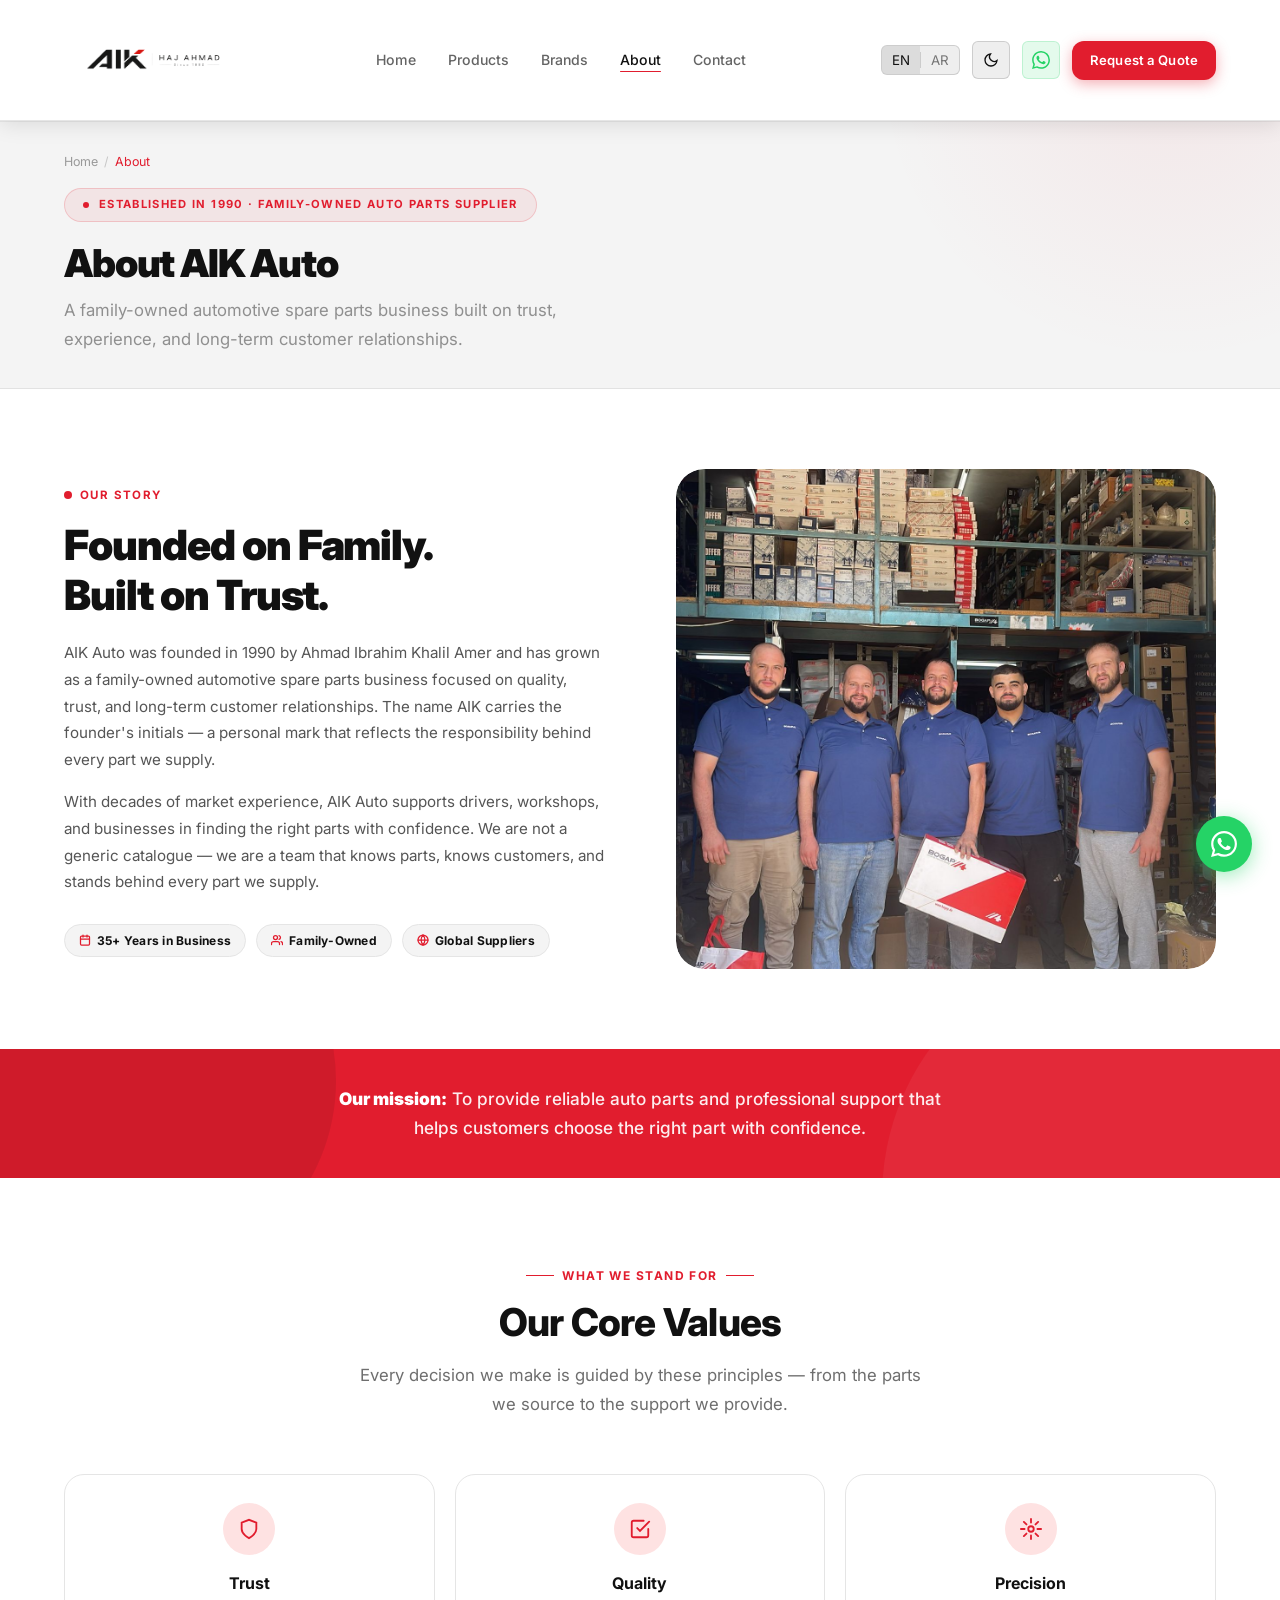
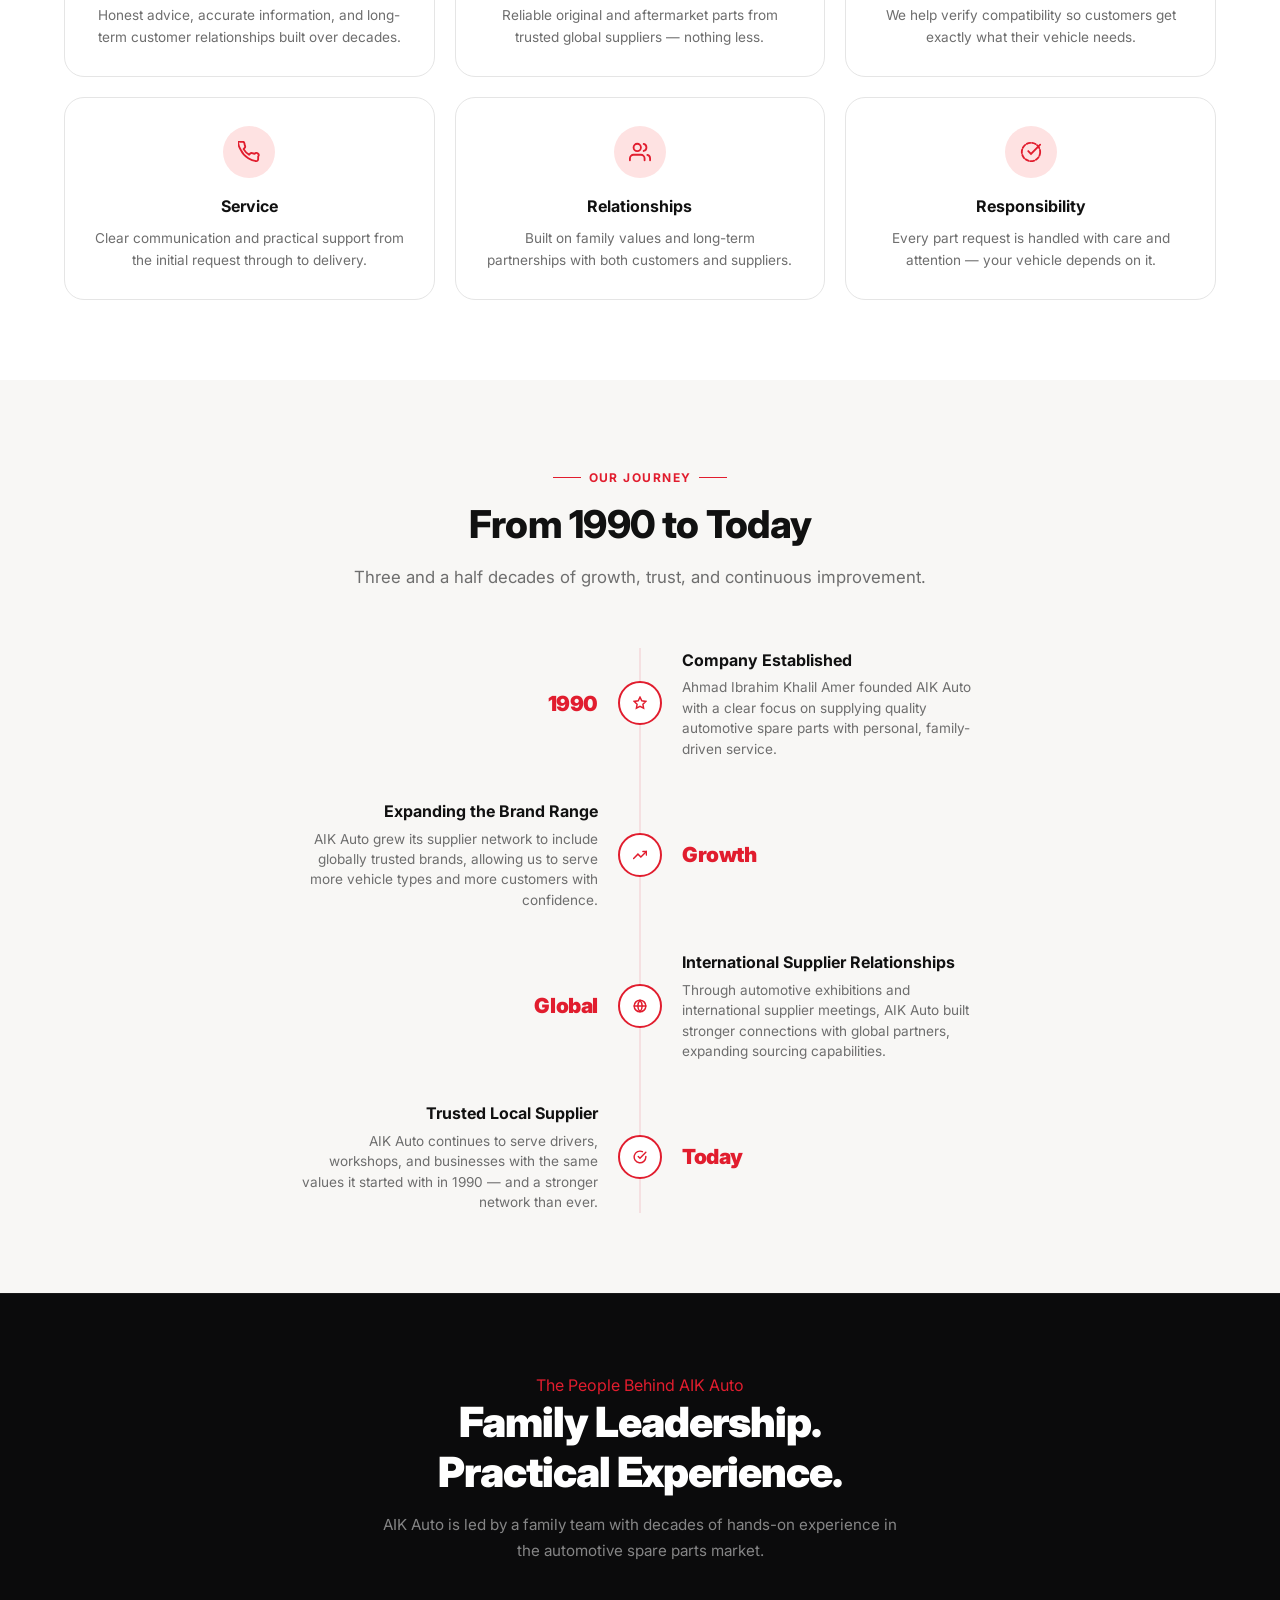
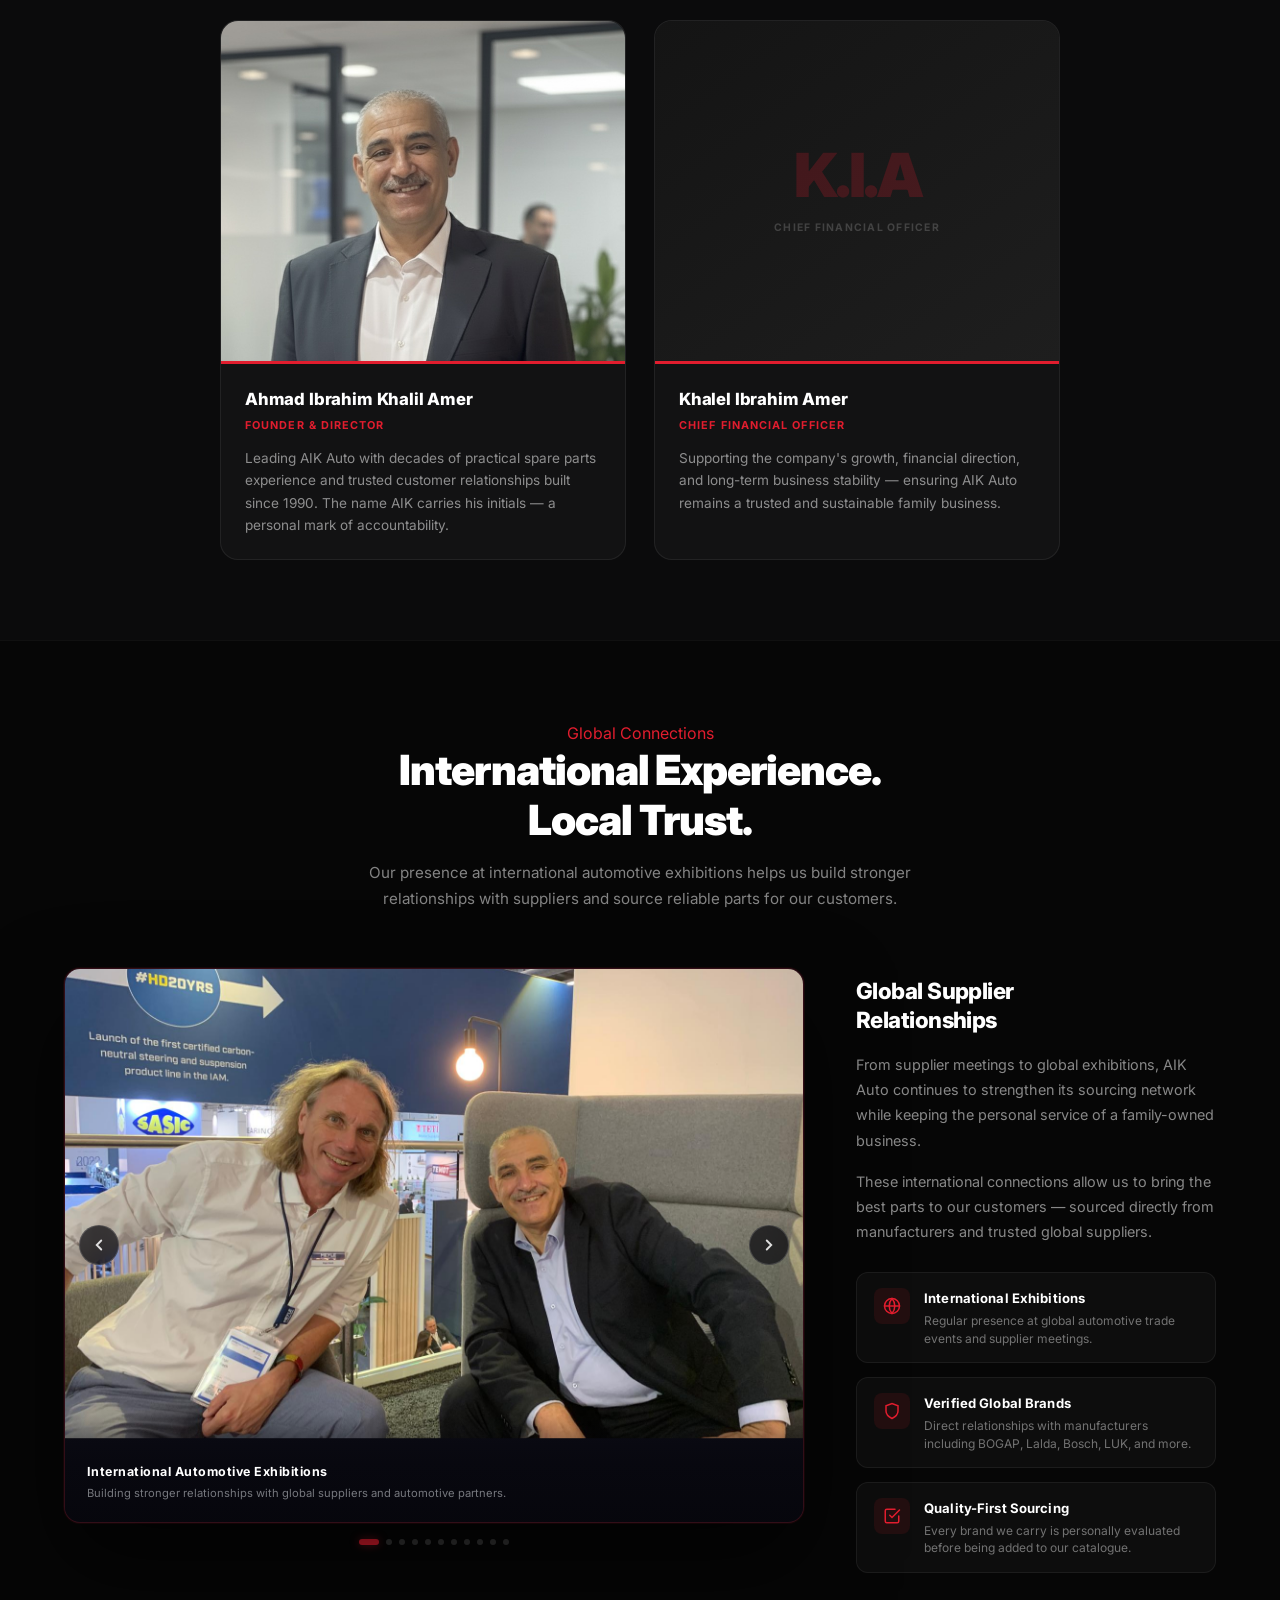
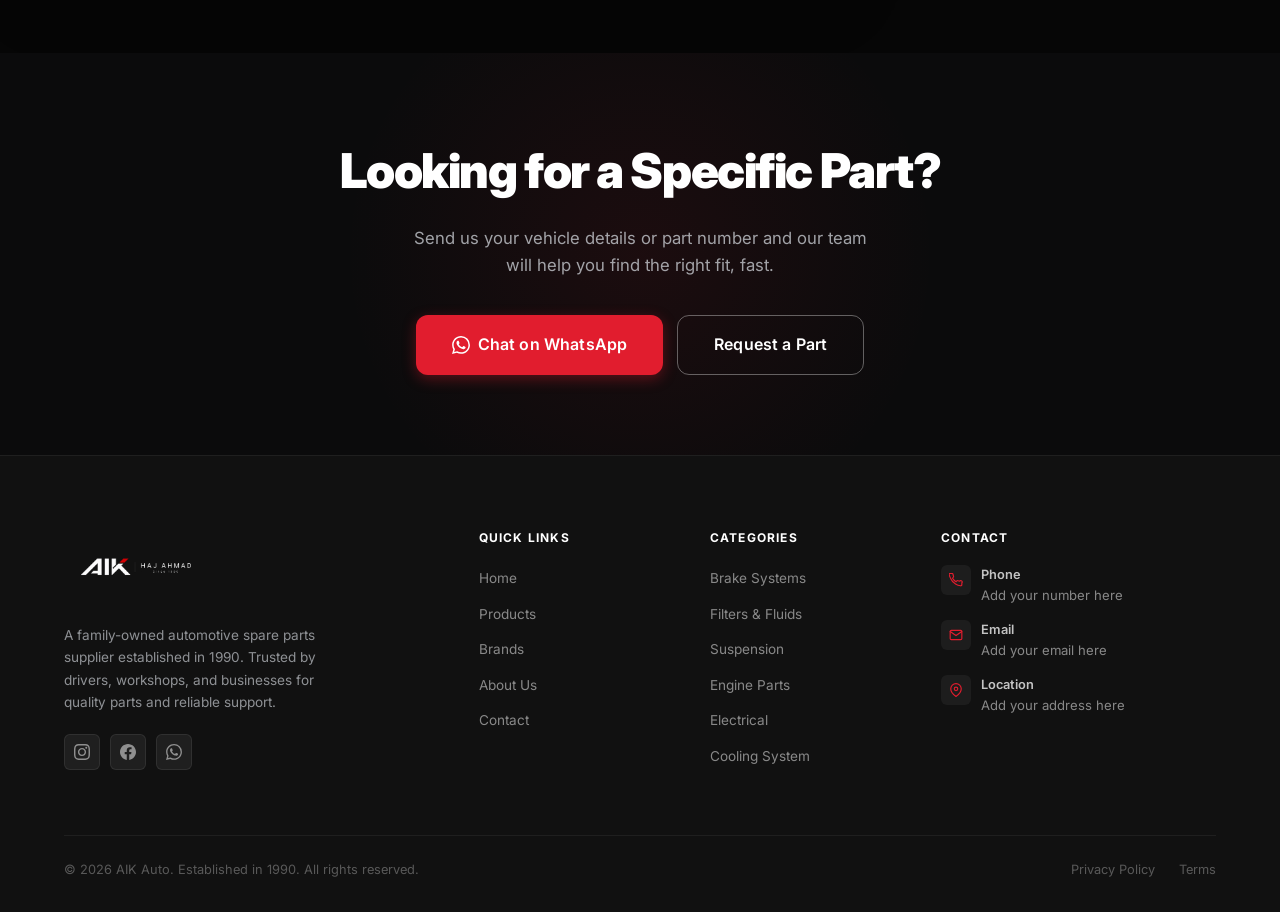
==== about.html @ 3410ae35 "Initial commit" ====
<!DOCTYPE html>
<html lang="en">
<head>
  <meta charset="UTF-8" />
  <meta name="viewport" content="width=device-width, initial-scale=1.0" />
  <title>About AIK Auto — Family-Owned Since 1990</title>
  <meta name="description" content="Founded in 1990 by Ahmad Ibrahim Khalil Amer, AIK Auto is a family-owned automotive spare parts business built on trust, experience, and reliable service." />
  <script>
    (function(){var t=localStorage.getItem('aik-theme')||(window.matchMedia('(prefers-color-scheme:dark)').matches?'dark':'light');document.documentElement.setAttribute('data-theme',t);})();
  </script>
  <link rel="stylesheet" href="css/styles.css" />
  <link rel="preconnect" href="https://fonts.googleapis.com" />
  <link rel="preconnect" href="https://fonts.gstatic.com" crossorigin />
</head>
<body>

<!-- NAVBAR -->
<nav class="navbar scrolled" role="navigation" aria-label="Main navigation">
  <div class="container">
    <div class="nav-inner">
      <a href="index.html" class="nav-logo" aria-label="AIK Auto Home">
        <img src="assets/aikdarklogo.png" alt="AIK Auto" class="nav-logo-img logo-dark" />
        <img src="assets/aiklightlogo.png" alt="AIK Auto" class="nav-logo-img logo-light" />
      </a>
      <ul class="nav-links" role="list">
        <li><a href="index.html" data-i18n="nav.home">Home</a></li>
        <li><a href="products.html" data-i18n="nav.products">Products</a></li>
        <li><a href="brands.html" data-i18n="nav.brands">Brands</a></li>
        <li><a href="about.html" class="active" data-i18n="nav.about">About</a></li>
        <li><a href="contact.html" data-i18n="nav.contact">Contact</a></li>
      </ul>
      <div class="nav-right">
        <div class="lang-toggle" role="group" aria-label="Language selector"><button class="active">EN</button><div class="sep"></div><button>AR</button></div>
        <button class="theme-toggle" id="themeToggle" aria-label="Switch to dark mode">
          <svg class="icon-sun" width="16" height="16" viewBox="0 0 24 24" fill="none" stroke="currentColor" stroke-width="2" stroke-linecap="round"><circle cx="12" cy="12" r="5"/><line x1="12" y1="1" x2="12" y2="3"/><line x1="12" y1="21" x2="12" y2="23"/><line x1="4.22" y1="4.22" x2="5.64" y2="5.64"/><line x1="18.36" y1="18.36" x2="19.78" y2="19.78"/><line x1="1" y1="12" x2="3" y2="12"/><line x1="21" y1="12" x2="23" y2="12"/><line x1="4.22" y1="19.78" x2="5.64" y2="18.36"/><line x1="18.36" y1="5.64" x2="19.78" y2="4.22"/></svg>
          <svg class="icon-moon" width="16" height="16" viewBox="0 0 24 24" fill="none" stroke="currentColor" stroke-width="2" stroke-linecap="round"><path d="M21 12.79A9 9 0 1 1 11.21 3 7 7 0 0 0 21 12.79z"/></svg>
        </button>
        <a href="#" class="nav-wa" aria-label="WhatsApp" data-wa="Hello AIK Auto, I need help finding a spare part."><svg width="18" height="18" viewBox="0 0 24 24" fill="currentColor"><path d="M17.472 14.382c-.297-.149-1.758-.867-2.03-.967-.273-.099-.471-.148-.67.15-.197.297-.767.966-.94 1.164-.173.199-.347.223-.644.075-.297-.15-1.255-.463-2.39-1.475-.883-.788-1.48-1.761-1.653-2.059-.173-.297-.018-.458.13-.606.134-.133.298-.347.446-.52.149-.174.198-.298.298-.497.099-.198.05-.371-.025-.52-.075-.149-.669-1.612-.916-2.207-.242-.579-.487-.5-.669-.51-.173-.008-.371-.01-.57-.01-.198 0-.52.074-.792.372-.272.297-1.04 1.016-1.04 2.479 0 1.462 1.065 2.875 1.213 3.074.149.198 2.096 3.2 5.077 4.487.709.306 1.262.489 1.694.625.712.227 1.36.195 1.871.118.571-.085 1.758-.719 2.006-1.413.248-.694.248-1.289.173-1.413-.074-.124-.272-.198-.57-.347m-5.421 7.403h-.004a9.87 9.87 0 01-5.031-1.378l-.361-.214-3.741.982.998-3.648-.235-.374a9.86 9.86 0 01-1.51-5.26c.001-5.45 4.436-9.884 9.888-9.884 2.64 0 5.122 1.03 6.988 2.898a9.825 9.825 0 012.893 6.994c-.003 5.45-4.437 9.884-9.885 9.884m8.413-18.297A11.815 11.815 0 0012.05 0C5.495 0 .16 5.335.157 11.892c0 2.096.547 4.142 1.588 5.945L.057 24l6.305-1.654a11.882 11.882 0 005.683 1.448h.005c6.554 0 11.89-5.335 11.893-11.893a11.821 11.821 0 00-3.48-8.413z"/></svg></a>
        <a href="contact.html" class="btn btn-primary btn-sm" data-i18n="nav.request_quote">Request a Quote</a>
      </div>
      <button class="hamburger" aria-label="Toggle menu"><span></span><span></span><span></span></button>
    </div>
  </div>
</nav>

<div class="mobile-menu">
  <a href="index.html" data-i18n="nav.home">Home</a><a href="products.html" data-i18n="nav.products">Products</a><a href="brands.html" data-i18n="nav.brands">Brands</a><a href="about.html" data-i18n="nav.about">About</a><a href="contact.html" data-i18n="nav.contact">Contact</a>
  <div class="mobile-menu-actions"><a href="contact.html" class="btn btn-primary" data-i18n="nav.request_quote">Request a Quote</a><a href="#" class="btn btn-secondary" data-wa="Hello AIK Auto, I need a spare part." data-i18n="mob.whatsapp">WhatsApp</a></div>
</div>

<!-- ============================================================
     1. ABOUT HERO
     ============================================================ -->
<section class="page-hero" aria-labelledby="about-page-heading">
  <div class="container page-hero-content">
    <nav class="breadcrumb" aria-label="Breadcrumb">
      <a href="index.html" data-i18n="nav.home">Home</a><span class="sep">/</span><span class="current" aria-current="page" data-i18n="ab.bc">About</span>
    </nav>
    <div class="about-hero-badge">
      <span class="ahb-dot" aria-hidden="true"></span>
      <span data-i18n="ab.badge">Established in 1990 &middot; Family-Owned Auto Parts Supplier</span>
    </div>
    <h1 id="about-page-heading" data-i18n="ab.h">About AIK Auto</h1>
    <p data-i18n="ab.p">A family-owned automotive spare parts business built on trust, experience, and long-term customer relationships.</p>
  </div>
</section>

<!-- ============================================================
     2. OUR STORY — Light
     ============================================================ -->
<section class="section section-always-light about-story" aria-labelledby="story-heading">
  <div class="container">
    <div class="story-grid">

      <div class="story-content reveal">
        <span class="eyebrow" style="display:inline-flex;align-items:center;gap:8px;font-size:0.72rem;font-weight:700;letter-spacing:0.12em;text-transform:uppercase;color:var(--red);margin-bottom:16px;">
          <svg width="8" height="8" viewBox="0 0 8 8" fill="currentColor" aria-hidden="true"><circle cx="4" cy="4" r="4"/></svg>
          Our Story
        </span>
        <h2 id="story-heading" data-i18n-html="ab.s.h">Founded on Family.<br>Built on Trust.</h2>
        <p data-i18n="ab.s.p1">AIK Auto was founded in 1990 by Ahmad Ibrahim Khalil Amer and has grown as a family-owned automotive spare parts business focused on quality, trust, and long-term customer relationships. The name AIK carries the founder's initials — a personal mark that reflects the responsibility behind every part we supply.</p>
        <p data-i18n="ab.s.p2">With decades of market experience, AIK Auto supports drivers, workshops, and businesses in finding the right parts with confidence. We are not a generic catalogue — we are a team that knows parts, knows customers, and stands behind every part we supply.</p>
        <div class="about-story-pills">
          <span class="asp-pill"><svg width="12" height="12" viewBox="0 0 24 24" fill="none" stroke="currentColor" stroke-width="2.5" stroke-linecap="round" aria-hidden="true"><rect x="3" y="4" width="18" height="18" rx="2"/><line x1="16" y1="2" x2="16" y2="6"/><line x1="8" y1="2" x2="8" y2="6"/><line x1="3" y1="10" x2="21" y2="10"/></svg><span data-i18n="ab.s.pl1">35+ Years in Business</span></span>
          <span class="asp-pill"><svg width="12" height="12" viewBox="0 0 24 24" fill="none" stroke="currentColor" stroke-width="2.5" stroke-linecap="round" aria-hidden="true"><path d="M17 21v-2a4 4 0 00-4-4H5a4 4 0 00-4 4v2"/><circle cx="9" cy="7" r="4"/><path d="M23 21v-2a4 4 0 00-3-3.87"/><path d="M16 3.13a4 4 0 010 7.75"/></svg><span data-i18n="ab.s.pl2">Family-Owned</span></span>
          <span class="asp-pill"><svg width="12" height="12" viewBox="0 0 24 24" fill="none" stroke="currentColor" stroke-width="2.5" stroke-linecap="round" aria-hidden="true"><circle cx="12" cy="12" r="10"/><line x1="2" y1="12" x2="22" y2="12"/><path d="M12 2a15.3 15.3 0 010 20M12 2a15.3 15.3 0 000 20"/></svg><span data-i18n="ab.s.pl3">Global Suppliers</span></span>
        </div>
      </div>

      <div class="story-img reveal reveal-delay-2">
        <img src="assets/team-warehouse-group.jpg" alt="AIK Auto team at the warehouse" class="about-story-real-img" />
      </div>

    </div>
  </div>
</section>

<!-- ============================================================
     3. MISSION BAND — Red accent
     ============================================================ -->
<div class="about-mission-band" role="complementary">
  <div class="container">
    <div class="amb-inner">
      <p data-i18n-html="ab.mission"><strong>Our mission:</strong> To provide reliable auto parts and professional support that helps customers choose the right part with confidence.</p>
    </div>
  </div>
</div>

<!-- ============================================================
     4. CORE VALUES — Light
     ============================================================ -->
<section class="section section-always-light" aria-labelledby="values-heading">
  <div class="container">
    <div class="section-header reveal">
      <span class="eyebrow" data-i18n="ab.v.eye">What We Stand For</span>
      <h2 id="values-heading" data-i18n="ab.v.h">Our Core Values</h2>
      <p data-i18n="ab.v.p">Every decision we make is guided by these principles — from the parts we source to the support we provide.</p>
    </div>

    <div class="values-grid">

      <div class="value-card reveal">
        <div class="icon">
          <svg width="22" height="22" viewBox="0 0 24 24" fill="none" stroke="currentColor" stroke-width="2" stroke-linecap="round" aria-hidden="true"><path d="M12 22s8-4 8-10V5l-8-3-8 3v7c0 6 8 10 8 10z"/></svg>
        </div>
        <h3 data-i18n="ab.v1h">Trust</h3>
        <p data-i18n="ab.v1p">Honest advice, accurate information, and long-term customer relationships built over decades.</p>
      </div>

      <div class="value-card reveal reveal-delay-1">
        <div class="icon">
          <svg width="22" height="22" viewBox="0 0 24 24" fill="none" stroke="currentColor" stroke-width="2" stroke-linecap="round" aria-hidden="true"><polyline points="9 11 12 14 22 4"/><path d="M21 12v7a2 2 0 01-2 2H5a2 2 0 01-2-2V5a2 2 0 012-2h11"/></svg>
        </div>
        <h3 data-i18n="ab.v2h">Quality</h3>
        <p data-i18n="ab.v2p">Reliable original and aftermarket parts from trusted global suppliers — nothing less.</p>
      </div>

      <div class="value-card reveal reveal-delay-2">
        <div class="icon">
          <svg width="22" height="22" viewBox="0 0 24 24" fill="none" stroke="currentColor" stroke-width="2" stroke-linecap="round" aria-hidden="true"><circle cx="12" cy="12" r="3"/><path d="M12 1v4M12 19v4M4.22 4.22l2.83 2.83M16.95 16.95l2.83 2.83M1 12h4M19 12h4M4.22 19.78l2.83-2.83M16.95 7.05l2.83-2.83"/></svg>
        </div>
        <h3 data-i18n="ab.v3h">Precision</h3>
        <p data-i18n="ab.v3p">We help verify compatibility so customers get exactly what their vehicle needs.</p>
      </div>

      <div class="value-card reveal">
        <div class="icon">
          <svg width="22" height="22" viewBox="0 0 24 24" fill="none" stroke="currentColor" stroke-width="2" stroke-linecap="round" aria-hidden="true"><path d="M22 16.92v3a2 2 0 01-2.18 2 19.79 19.79 0 01-8.63-3.07A19.5 19.5 0 013.07 9.81a19.79 19.79 0 01-3.07-8.68A2 2 0 012 .82h3a2 2 0 012 1.72 12.84 12.84 0 00.7 2.81 2 2 0 01-.45 2.11L6.09 8.91a16 16 0 006 6l1.27-1.27a2 2 0 012.11-.45 12.84 12.84 0 002.81.7A2 2 0 0122 16.92z"/></svg>
        </div>
        <h3 data-i18n="ab.v4h">Service</h3>
        <p data-i18n="ab.v4p">Clear communication and practical support from the initial request through to delivery.</p>
      </div>

      <div class="value-card reveal reveal-delay-1">
        <div class="icon">
          <svg width="22" height="22" viewBox="0 0 24 24" fill="none" stroke="currentColor" stroke-width="2" stroke-linecap="round" aria-hidden="true"><path d="M17 21v-2a4 4 0 00-4-4H5a4 4 0 00-4 4v2"/><circle cx="9" cy="7" r="4"/><path d="M23 21v-2a4 4 0 00-3-3.87"/><path d="M16 3.13a4 4 0 010 7.75"/></svg>
        </div>
        <h3 data-i18n="ab.v5h">Relationships</h3>
        <p data-i18n="ab.v5p">Built on family values and long-term partnerships with both customers and suppliers.</p>
      </div>

      <div class="value-card reveal reveal-delay-2">
        <div class="icon">
          <svg width="22" height="22" viewBox="0 0 24 24" fill="none" stroke="currentColor" stroke-width="2" stroke-linecap="round" aria-hidden="true"><polyline points="9 11 12 14 22 4"/><circle cx="12" cy="12" r="10" stroke-dasharray="4 2"/></svg>
        </div>
        <h3 data-i18n="ab.v6h">Responsibility</h3>
        <p data-i18n="ab.v6p">Every part request is handled with care and attention — your vehicle depends on it.</p>
      </div>

    </div>
  </div>
</section>

<!-- ============================================================
     5. TIMELINE — Off-white
     ============================================================ -->
<section class="section about-timeline-section" aria-labelledby="timeline-heading">
  <div class="container">
    <div class="section-header reveal">
      <span class="eyebrow" data-i18n="ab.tl.eye">Our Journey</span>
      <h2 id="timeline-heading" data-i18n="ab.tl.h">From 1990 to Today</h2>
      <p data-i18n="ab.tl.p">Three and a half decades of growth, trust, and continuous improvement.</p>
    </div>

    <div class="timeline reveal">

      <div class="timeline-item">
        <div class="timeline-year">1990</div>
        <div class="timeline-dot">
          <svg width="14" height="14" viewBox="0 0 24 24" fill="none" stroke="currentColor" stroke-width="2.5" stroke-linecap="round" aria-hidden="true"><path d="M12 2l3.09 6.26L22 9.27l-5 4.87 1.18 6.88L12 17.77l-6.18 3.25L7 14.14 2 9.27l6.91-1.01L12 2z"/></svg>
        </div>
        <div class="timeline-body">
          <h4 data-i18n="ab.tl1h">Company Established</h4>
          <p data-i18n="ab.tl1p">Ahmad Ibrahim Khalil Amer founded AIK Auto with a clear focus on supplying quality automotive spare parts with personal, family-driven service.</p>
        </div>
      </div>

      <div class="timeline-item">
        <div class="timeline-year" data-i18n="ab.tl.gy">Growth</div>
        <div class="timeline-dot">
          <svg width="14" height="14" viewBox="0 0 24 24" fill="none" stroke="currentColor" stroke-width="2.5" stroke-linecap="round" aria-hidden="true"><polyline points="23 6 13.5 15.5 8.5 10.5 1 18"/><polyline points="17 6 23 6 23 12"/></svg>
        </div>
        <div class="timeline-body">
          <h4 data-i18n="ab.tl2h">Expanding the Brand Range</h4>
          <p data-i18n="ab.tl2p">AIK Auto grew its supplier network to include globally trusted brands, allowing us to serve more vehicle types and more customers with confidence.</p>
        </div>
      </div>

      <div class="timeline-item">
        <div class="timeline-year" data-i18n="ab.tl.glob">Global</div>
        <div class="timeline-dot">
          <svg width="14" height="14" viewBox="0 0 24 24" fill="none" stroke="currentColor" stroke-width="2.5" stroke-linecap="round" aria-hidden="true"><circle cx="12" cy="12" r="10"/><line x1="2" y1="12" x2="22" y2="12"/><path d="M12 2a15.3 15.3 0 010 20M12 2a15.3 15.3 0 000 20"/></svg>
        </div>
        <div class="timeline-body">
          <h4 data-i18n="ab.tl3h">International Supplier Relationships</h4>
          <p data-i18n="ab.tl3p">Through automotive exhibitions and international supplier meetings, AIK Auto built stronger connections with global partners, expanding sourcing capabilities.</p>
        </div>
      </div>

      <div class="timeline-item">
        <div class="timeline-year" data-i18n="ab.tl.today">Today</div>
        <div class="timeline-dot">
          <svg width="14" height="14" viewBox="0 0 24 24" fill="none" stroke="currentColor" stroke-width="2.5" stroke-linecap="round" aria-hidden="true"><path d="M22 11.08V12a10 10 0 11-5.93-9.14"/><polyline points="22 4 12 14.01 9 11.01"/></svg>
        </div>
        <div class="timeline-body">
          <h4 data-i18n="ab.tl4h">Trusted Local Supplier</h4>
          <p data-i18n="ab.tl4p">AIK Auto continues to serve drivers, workshops, and businesses with the same values it started with in 1990 — and a stronger network than ever.</p>
        </div>
      </div>

    </div>
  </div>
</section>

<!-- ============================================================
     6. LEADERSHIP / TEAM — Dark
     ============================================================ -->
<section class="about-team-section" aria-labelledby="team-heading">
  <div class="container">

    <div class="about-team-header reveal">
      <span class="eyebrow" style="color:var(--red);">The People Behind AIK Auto</span>
      <h2 id="team-heading" data-i18n-html="ab.tm.h">Family Leadership.<br>Practical Experience.</h2>
      <p data-i18n="ab.tm.p">AIK Auto is led by a family team with decades of hands-on experience in the automotive spare parts market.</p>
    </div>

    <div class="team-portraits-wrap">

      <!-- Founder -->
      <div class="team-portrait-card reveal">
        <div class="tpc-photo">
          <img src="assets/founder-portrait-ahmad.jpg" alt="Ahmad Ibrahim Khalil Amer, Founder and Director of AIK Auto" />
        </div>
        <div class="tpc-accent" aria-hidden="true"></div>
        <div class="tpc-info">
          <div class="tpc-name" data-i18n="ab.f.name">Ahmad Ibrahim Khalil Amer</div>
          <span class="tpc-role" data-i18n="ab.f.role">Founder &amp; Director</span>
          <p class="tpc-desc" data-i18n="ab.f.desc">Leading AIK Auto with decades of practical spare parts experience and trusted customer relationships built since 1990. The name AIK carries his initials — a personal mark of accountability.</p>
        </div>
      </div>

      <!-- CFO -->
      <div class="team-portrait-card reveal reveal-delay-1">
        <div class="tpc-photo">
          <div class="tpc-placeholder">
            <div class="tpc-initials">K.I.A</div>
            <span class="tpc-placeholder-label" data-i18n="ab.c.title">Chief Financial Officer</span>
          </div>
        </div>
        <div class="tpc-accent" aria-hidden="true"></div>
        <div class="tpc-info">
          <div class="tpc-name" data-i18n="ab.c.name">Khalel Ibrahim Amer</div>
          <span class="tpc-role" data-i18n="ab.c.role">Chief Financial Officer</span>
          <p class="tpc-desc" data-i18n="ab.c.desc">Supporting the company's growth, financial direction, and long-term business stability — ensuring AIK Auto remains a trusted and sustainable family business.</p>
        </div>
      </div>

    </div>

  </div>
</section>

<!-- ============================================================
     7. INTERNATIONAL EXHIBITIONS — Dark (carousel)
     ============================================================ -->
<section class="about-exh-section" aria-labelledby="exh-heading">
  <div class="container">

    <div class="about-exh-header reveal">
      <span class="eyebrow" style="color:var(--red);">Global Connections</span>
      <h2 id="exh-heading" data-i18n-html="ab.ex.h">International Experience.<br>Local Trust.</h2>
      <p data-i18n="ab.ex.p">Our presence at international automotive exhibitions helps us build stronger relationships with suppliers and source reliable parts for our customers.</p>
    </div>

    <div class="about-exh-layout">

      <!-- Carousel (left / main) -->
      <div class="story-carousel reveal">
        <div class="story-carousel-frame" id="storyCarousel" tabindex="0">
          <div class="story-slides">
            <div class="story-slide active"><img src="assets/internationalplaces/Ahmad1.jpeg"     alt="Ahmad at international automotive exhibition" /></div>
            <div class="story-slide"><img src="assets/internationalplaces/Ahmad2.jpeg"     alt="Ahmad at international automotive exhibition" /></div>
            <div class="story-slide"><img src="assets/internationalplaces/Ahmad3.jpeg"     alt="Ahmad at international automotive exhibition" /></div>
            <div class="story-slide"><img src="assets/internationalplaces/Ahmad4.jpeg"     alt="Ahmad at international automotive exhibition" /></div>
            <div class="story-slide"><img src="assets/internationalplaces/Ahmad5.jpeg"     alt="Ahmad at international automotive exhibition" /></div>
            <div class="story-slide"><img src="assets/internationalplaces/Ahmad6.jpeg"     alt="Ahmad at international automotive exhibition" /></div>
            <div class="story-slide"><img src="assets/internationalplaces/Ahmad7.jpeg"     alt="Ahmad at international automotive exhibition" /></div>
            <div class="story-slide"><img src="assets/internationalplaces/Ahmad8.jpeg"     alt="Ahmad at international automotive exhibition" /></div>
            <div class="story-slide"><img src="assets/internationalplaces/autoahmad9.jpeg" alt="Ahmad at international automotive exhibition" /></div>
            <div class="story-slide"><img src="assets/internationalplaces/Ahmad10.jpg"    alt="Ahmad at international automotive exhibition" /></div>
            <div class="story-slide"><img src="assets/internationalplaces/Ahmad11.jpg"    alt="Ahmad at international automotive exhibition" /></div>
          </div>
          <div class="story-caption" aria-live="polite">
            <p class="sc-title" data-i18n="ab.ex.ct">International Automotive Exhibitions</p>
            <p class="sc-sub" data-i18n="ab.ex.cs">Building stronger relationships with global suppliers and automotive partners.</p>
          </div>
          <button class="story-arrow story-arrow-prev" aria-label="Previous image">
            <svg width="18" height="18" viewBox="0 0 24 24" fill="none" stroke="currentColor" stroke-width="2.5" stroke-linecap="round" aria-hidden="true"><polyline points="15 18 9 12 15 6"/></svg>
          </button>
          <button class="story-arrow story-arrow-next" aria-label="Next image">
            <svg width="18" height="18" viewBox="0 0 24 24" fill="none" stroke="currentColor" stroke-width="2.5" stroke-linecap="round" aria-hidden="true"><polyline points="9 6 15 12 9 18"/></svg>
          </button>
        </div>
        <div class="story-dots" role="list" aria-label="Carousel navigation"></div>
      </div>

      <!-- Side text (right) -->
      <div class="about-exh-text reveal reveal-delay-1">
        <h3 data-i18n-html="ab.ex.th">Global Supplier<br>Relationships</h3>
        <p data-i18n="ab.ex.tp1">From supplier meetings to global exhibitions, AIK Auto continues to strengthen its sourcing network while keeping the personal service of a family-owned business.</p>
        <p data-i18n="ab.ex.tp2">These international connections allow us to bring the best parts to our customers — sourced directly from manufacturers and trusted global suppliers.</p>

        <div class="about-exh-stats">
          <div class="about-exh-stat">
            <div class="aes-icon" aria-hidden="true">
              <svg width="18" height="18" viewBox="0 0 24 24" fill="none" stroke="currentColor" stroke-width="2" stroke-linecap="round"><circle cx="12" cy="12" r="10"/><line x1="2" y1="12" x2="22" y2="12"/><path d="M12 2a15.3 15.3 0 010 20M12 2a15.3 15.3 0 000 20"/></svg>
            </div>
            <div class="aes-body">
              <span class="aes-label" data-i18n="ab.ex.s1l">International Exhibitions</span>
              <span class="aes-desc" data-i18n="ab.ex.s1d">Regular presence at global automotive trade events and supplier meetings.</span>
            </div>
          </div>
          <div class="about-exh-stat">
            <div class="aes-icon" aria-hidden="true">
              <svg width="18" height="18" viewBox="0 0 24 24" fill="none" stroke="currentColor" stroke-width="2" stroke-linecap="round"><path d="M12 22s8-4 8-10V5l-8-3-8 3v7c0 6 8 10 8 10z"/></svg>
            </div>
            <div class="aes-body">
              <span class="aes-label" data-i18n="ab.ex.s2l">Verified Global Brands</span>
              <span class="aes-desc" data-i18n="ab.ex.s2d">Direct relationships with manufacturers including BOGAP, Lalda, Bosch, LUK, and more.</span>
            </div>
          </div>
          <div class="about-exh-stat">
            <div class="aes-icon" aria-hidden="true">
              <svg width="18" height="18" viewBox="0 0 24 24" fill="none" stroke="currentColor" stroke-width="2" stroke-linecap="round"><polyline points="9 11 12 14 22 4"/><path d="M21 12v7a2 2 0 01-2 2H5a2 2 0 01-2-2V5a2 2 0 012-2h11"/></svg>
            </div>
            <div class="aes-body">
              <span class="aes-label" data-i18n="ab.ex.s3l">Quality-First Sourcing</span>
              <span class="aes-desc" data-i18n="ab.ex.s3d">Every brand we carry is personally evaluated before being added to our catalogue.</span>
            </div>
          </div>
        </div>
      </div>

    </div>
  </div>
</section>

<!-- ============================================================
     8. FINAL CTA — Dark
     ============================================================ -->
<section class="section cta-section" aria-labelledby="cta-heading">
  <div class="container">
    <h2 id="cta-heading" class="reveal" data-i18n="ab.cta.h">Looking for a Specific Part?</h2>
    <p class="reveal reveal-delay-1" data-i18n="ab.cta.p">Send us your vehicle details or part number and our team will help you find the right fit, fast.</p>
    <div class="cta-actions reveal reveal-delay-2">
      <a href="#" class="btn btn-primary btn-lg" data-wa="Hello AIK Auto, I need a spare part. My vehicle details are:">
        <svg width="18" height="18" viewBox="0 0 24 24" fill="currentColor" aria-hidden="true"><path d="M17.472 14.382c-.297-.149-1.758-.867-2.03-.967-.273-.099-.471-.148-.67.15-.197.297-.767.966-.94 1.164-.173.199-.347.223-.644.075-.297-.15-1.255-.463-2.39-1.475-.883-.788-1.48-1.761-1.653-2.059-.173-.297-.018-.458.13-.606.134-.133.298-.347.446-.52.149-.174.198-.298.298-.497.099-.198.05-.371-.025-.52-.075-.149-.669-1.612-.916-2.207-.242-.579-.487-.5-.669-.51-.173-.008-.371-.01-.57-.01-.198 0-.52.074-.792.372-.272.297-1.04 1.016-1.04 2.479 0 1.462 1.065 2.875 1.213 3.074.149.198 2.096 3.2 5.077 4.487.709.306 1.262.489 1.694.625.712.227 1.36.195 1.871.118.571-.085 1.758-.719 2.006-1.413.248-.694.248-1.289.173-1.413-.074-.124-.272-.198-.57-.347m-5.421 7.403h-.004a9.87 9.87 0 01-5.031-1.378l-.361-.214-3.741.982.998-3.648-.235-.374a9.86 9.86 0 01-1.51-5.26c.001-5.45 4.436-9.884 9.888-9.884 2.64 0 5.122 1.03 6.988 2.898a9.825 9.825 0 012.893 6.994c-.003 5.45-4.437 9.884-9.885 9.884m8.413-18.297A11.815 11.815 0 0012.05 0C5.495 0 .16 5.335.157 11.892c0 2.096.547 4.142 1.588 5.945L.057 24l6.305-1.654a11.882 11.882 0 005.683 1.448h.005c6.554 0 11.89-5.335 11.893-11.893a11.821 11.821 0 00-3.48-8.413z"/></svg>
        <span data-i18n="ab.cta.wa">Chat on WhatsApp</span>
      </a>
      <a href="contact.html" class="btn btn-secondary btn-lg" data-i18n="ab.cta.req">Request a Part</a>
    </div>
  </div>
</section>

<!-- FOOTER -->
<footer class="footer" role="contentinfo">
  <div class="container">
    <div class="footer-grid">
      <div class="footer-brand">
        <a href="index.html" class="nav-logo"><img src="assets/aikdarklogo.png" alt="AIK Auto" class="footer-logo" /></a>
        <p data-i18n="ft.tagline">A family-owned automotive spare parts supplier established in 1990. Trusted by drivers, workshops, and businesses for quality parts and reliable support.</p>
        <div class="footer-social">
          <a href="#" aria-label="Instagram"><svg width="16" height="16" viewBox="0 0 24 24" fill="currentColor"><path d="M12 2.163c3.204 0 3.584.012 4.85.07 3.252.148 4.771 1.691 4.919 4.919.058 1.265.069 1.645.069 4.849 0 3.205-.012 3.584-.069 4.849-.149 3.225-1.664 4.771-4.919 4.919-1.266.058-1.644.07-4.85.07-3.204 0-3.584-.012-4.849-.07-3.26-.149-4.771-1.699-4.919-4.92-.058-1.265-.07-1.644-.07-4.849 0-3.204.013-3.583.07-4.849.149-3.227 1.664-4.771 4.919-4.919 1.266-.057 1.645-.069 4.849-.069zm0-2.163c-3.259 0-3.667.014-4.947.072-4.358.2-6.78 2.618-6.98 6.98-.059 1.281-.073 1.689-.073 4.948 0 3.259.014 3.668.072 4.948.2 4.358 2.618 6.78 6.98 6.98 1.281.058 1.689.072 4.948.072 3.259 0 3.668-.014 4.948-.072 4.354-.2 6.782-2.618 6.979-6.98.059-1.28.073-1.689.073-4.948 0-3.259-.014-3.667-.072-4.947-.196-4.354-2.617-6.78-6.979-6.98-1.281-.059-1.69-.073-4.949-.073zm0 5.838c-3.403 0-6.162 2.759-6.162 6.162s2.759 6.163 6.162 6.163 6.162-2.759 6.162-6.163c0-3.403-2.759-6.162-6.162-6.162zm0 10.162c-2.209 0-4-1.79-4-4 0-2.209 1.791-4 4-4s4 1.791 4 4c0 2.21-1.791 4-4 4zm6.406-11.845c-.796 0-1.441.645-1.441 1.44s.645 1.44 1.441 1.44c.795 0 1.439-.645 1.439-1.44s-.644-1.44-1.439-1.44z"/></svg></a>
          <a href="#" aria-label="Facebook"><svg width="16" height="16" viewBox="0 0 24 24" fill="currentColor"><path d="M24 12.073c0-6.627-5.373-12-12-12s-12 5.373-12 12c0 5.99 4.388 10.954 10.125 11.854v-8.385H7.078v-3.47h3.047V9.43c0-3.007 1.792-4.669 4.533-4.669 1.312 0 2.686.235 2.686.235v2.953H15.83c-1.491 0-1.956.925-1.956 1.874v2.25h3.328l-.532 3.47h-2.796v8.385C19.612 23.027 24 18.062 24 12.073z"/></svg></a>
          <a href="#" aria-label="WhatsApp" data-wa="Hello AIK Auto!"><svg width="16" height="16" viewBox="0 0 24 24" fill="currentColor"><path d="M17.472 14.382c-.297-.149-1.758-.867-2.03-.967-.273-.099-.471-.148-.67.15-.197.297-.767.966-.94 1.164-.173.199-.347.223-.644.075-.297-.15-1.255-.463-2.39-1.475-.883-.788-1.48-1.761-1.653-2.059-.173-.297-.018-.458.13-.606.134-.133.298-.347.446-.52.149-.174.198-.298.298-.497.099-.198.05-.371-.025-.52-.075-.149-.669-1.612-.916-2.207-.242-.579-.487-.5-.669-.51-.173-.008-.371-.01-.57-.01-.198 0-.52.074-.792.372-.272.297-1.04 1.016-1.04 2.479 0 1.462 1.065 2.875 1.213 3.074.149.198 2.096 3.2 5.077 4.487.709.306 1.262.489 1.694.625.712.227 1.36.195 1.871.118.571-.085 1.758-.719 2.006-1.413.248-.694.248-1.289.173-1.413-.074-.124-.272-.198-.57-.347m-5.421 7.403h-.004a9.87 9.87 0 01-5.031-1.378l-.361-.214-3.741.982.998-3.648-.235-.374a9.86 9.86 0 01-1.51-5.26c.001-5.45 4.436-9.884 9.888-9.884 2.64 0 5.122 1.03 6.988 2.898a9.825 9.825 0 012.893 6.994c-.003 5.45-4.437 9.884-9.885 9.884m8.413-18.297A11.815 11.815 0 0012.05 0C5.495 0 .16 5.335.157 11.892c0 2.096.547 4.142 1.588 5.945L.057 24l6.305-1.654a11.882 11.882 0 005.683 1.448h.005c6.554 0 11.89-5.335 11.893-11.893a11.821 11.821 0 00-3.48-8.413z"/></svg></a>
        </div>
      </div>
      <div class="footer-col"><h4 data-i18n="ft.quick">Quick Links</h4><ul><li><a href="index.html" data-i18n="nav.home">Home</a></li><li><a href="products.html" data-i18n="nav.products">Products</a></li><li><a href="brands.html" data-i18n="nav.brands">Brands</a></li><li><a href="about.html" data-i18n="ft.about_us">About Us</a></li><li><a href="contact.html" data-i18n="nav.contact">Contact</a></li></ul></div>
      <div class="footer-col"><h4 data-i18n="ft.categories">Categories</h4><ul><li><a href="products.html" data-i18n="ft.brakes">Brake Systems</a></li><li><a href="products.html" data-i18n="ft.filters">Filters &amp; Fluids</a></li><li><a href="products.html" data-i18n="ft.susp">Suspension</a></li><li><a href="products.html" data-i18n="ft.engine">Engine Parts</a></li><li><a href="products.html" data-i18n="ft.elec">Electrical</a></li><li><a href="products.html" data-i18n="ft.cooling">Cooling System</a></li></ul></div>
      <div class="footer-col"><h4 data-i18n="ft.contact">Contact</h4>
        <div class="footer-contact-item"><div class="fc-icon"><svg width="14" height="14" viewBox="0 0 24 24" fill="none" stroke="currentColor" stroke-width="2" stroke-linecap="round"><path d="M22 16.92v3a2 2 0 01-2.18 2 19.79 19.79 0 01-8.63-3.07A19.5 19.5 0 013.07 9.81a19.79 19.79 0 01-3.07-8.68A2 2 0 012 .82h3a2 2 0 012 1.72 12.84 12.84 0 00.7 2.81 2 2 0 01-.45 2.11L6.09 8.91a16 16 0 006 6l1.27-1.27a2 2 0 012.11-.45 12.84 12.84 0 002.81.7A2 2 0 0122 16.92z"/></svg></div><p><strong data-i18n="ft.phone_lbl">Phone</strong>Add your number here</p></div>
        <div class="footer-contact-item"><div class="fc-icon"><svg width="14" height="14" viewBox="0 0 24 24" fill="none" stroke="currentColor" stroke-width="2" stroke-linecap="round"><path d="M4 4h16c1.1 0 2 .9 2 2v12c0 1.1-.9 2-2 2H4c-1.1 0-2-.9-2-2V6c0-1.1.9-2 2-2z"/><polyline points="22,6 12,13 2,6"/></svg></div><p><strong data-i18n="ft.email_lbl">Email</strong>Add your email here</p></div>
        <div class="footer-contact-item"><div class="fc-icon"><svg width="14" height="14" viewBox="0 0 24 24" fill="none" stroke="currentColor" stroke-width="2" stroke-linecap="round"><path d="M21 10c0 7-9 13-9 13s-9-6-9-13a9 9 0 0118 0z"/><circle cx="12" cy="10" r="3"/></svg></div><p><strong data-i18n="ft.loc_lbl">Location</strong>Add your address here</p></div>
      </div>
    </div>
    <div class="footer-bottom">
      <p>© 2026 AIK Auto. Established in 1990. All rights reserved.</p>
      <div class="footer-bottom-links"><a href="#">Privacy Policy</a><a href="#">Terms</a></div>
    </div>
  </div>
</footer>

<div class="wa-float">
  <span class="wa-float-tooltip">Chat with us on WhatsApp</span>
  <a href="#" class="wa-float-btn" aria-label="Chat on WhatsApp" data-wa="Hello AIK Auto, I need help finding a spare part."><svg width="26" height="26" viewBox="0 0 24 24" fill="currentColor"><path d="M17.472 14.382c-.297-.149-1.758-.867-2.03-.967-.273-.099-.471-.148-.67.15-.197.297-.767.966-.94 1.164-.173.199-.347.223-.644.075-.297-.15-1.255-.463-2.39-1.475-.883-.788-1.48-1.761-1.653-2.059-.173-.297-.018-.458.13-.606.134-.133.298-.347.446-.52.149-.174.198-.298.298-.497.099-.198.05-.371-.025-.52-.075-.149-.669-1.612-.916-2.207-.242-.579-.487-.5-.669-.51-.173-.008-.371-.01-.57-.01-.198 0-.52.074-.792.372-.272.297-1.04 1.016-1.04 2.479 0 1.462 1.065 2.875 1.213 3.074.149.198 2.096 3.2 5.077 4.487.709.306 1.262.489 1.694.625.712.227 1.36.195 1.871.118.571-.085 1.758-.719 2.006-1.413.248-.694.248-1.289.173-1.413-.074-.124-.272-.198-.57-.347m-5.421 7.403h-.004a9.87 9.87 0 01-5.031-1.378l-.361-.214-3.741.982.998-3.648-.235-.374a9.86 9.86 0 01-1.51-5.26c.001-5.45 4.436-9.884 9.888-9.884 2.64 0 5.122 1.03 6.988 2.898a9.825 9.825 0 012.893 6.994c-.003 5.45-4.437 9.884-9.885 9.884m8.413-18.297A11.815 11.815 0 0012.05 0C5.495 0 .16 5.335.157 11.892c0 2.096.547 4.142 1.588 5.945L.057 24l6.305-1.654a11.882 11.882 0 005.683 1.448h.005c6.554 0 11.89-5.335 11.893-11.893a11.821 11.821 0 00-3.48-8.413z"/></svg></a>
</div>

<script src="js/translations.js"></script>
<script src="js/main.js"></script>
</body>
</html>
---- css/styles.css ----
/* ============================================
   AIK AUTO — GLOBAL STYLES
   ============================================ */

@import url('https://fonts.googleapis.com/css2?family=Inter:wght@300;400;500;600;700;800;900&family=Manrope:wght@300;400;500;600;700;800&family=Cairo:wght@300;400;500;600;700;800;900&display=swap');

/* ---- Arabic / RTL ---- */
html[lang="ar"] {
  font-family: 'Cairo', 'Inter', system-ui, sans-serif;
}
html[dir="rtl"] body { direction: rtl; text-align: right; }
html[dir="rtl"] .nav-inner { flex-direction: row-reverse; }
html[dir="rtl"] .nav-links { flex-direction: row-reverse; }
html[dir="rtl"] .nav-right { flex-direction: row-reverse; }
html[dir="rtl"] .hero-content { text-align: right; }
html[dir="rtl"] .hero-actions { flex-direction: row-reverse; }
html[dir="rtl"] .hero-trust { flex-direction: row-reverse; flex-wrap: wrap; }
html[dir="rtl"] .hero-float-card { left: auto; right: 2%; }
html[dir="rtl"] .section-header { text-align: right; }
html[dir="rtl"] .section-header .eyebrow { justify-content: flex-start; }
html[dir="rtl"] .footer-grid { direction: rtl; }
html[dir="rtl"] .footer-col ul { padding: 0; }
html[dir="rtl"] .footer-bottom { flex-direction: row-reverse; }
html[dir="rtl"] .footer-contact-item { flex-direction: row-reverse; text-align: right; }
html[dir="rtl"] .breadcrumb { flex-direction: row-reverse; }
html[dir="rtl"] .why-split { direction: rtl; }
html[dir="rtl"] .leadership-split { flex-direction: row-reverse; }
html[dir="rtl"] .process-card { flex-direction: row-reverse; }
html[dir="rtl"] .contact-grid { direction: rtl; }
html[dir="rtl"] .form-row { direction: rtl; }
html[dir="rtl"] input, html[dir="rtl"] textarea, html[dir="rtl"] select { text-align: right; direction: rtl; }
html[dir="rtl"] .mobile-menu { direction: rtl; text-align: right; }
html[dir="rtl"] .about-exh-layout { direction: rtl; }
html[dir="rtl"] .story-grid { direction: rtl; }
html[dir="rtl"] .timeline-item { flex-direction: row-reverse; text-align: right; }
html[dir="rtl"] .wc-body { text-align: right; }
html[dir="rtl"] .why-card { flex-direction: row-reverse; }
html[dir="rtl"] .lt-item { flex-direction: row-reverse; }
html[dir="rtl"] .leadership-trust { padding: 0; }
html[dir="rtl"] .leadership-cta { flex-direction: row-reverse; }
html[dir="rtl"] .btn svg:last-child { transform: scaleX(-1); }
html[dir="rtl"] .leadership-cta svg { transform: scaleX(-1); }
html[dir="rtl"] .process-eyebrow-wrap { flex-direction: row-reverse; }
html[dir="rtl"] .pc-left { order: 2; }
html[dir="rtl"] .pc-body { order: 1; text-align: right; }
html[dir="rtl"] .pc-image { order: 0; }
html[dir="rtl"] .team-portraits-wrap { direction: rtl; }
html[dir="rtl"] .tpc-info { text-align: right; }
html[dir="rtl"] .about-exh-text { text-align: right; }
html[dir="rtl"] .about-exh-stat { flex-direction: row-reverse; text-align: right; }
html[dir="rtl"] .contact-info-item { flex-direction: row-reverse; text-align: right; }
html[dir="rtl"] .ci-text { text-align: right; }
html[dir="rtl"] .about-story-pills { justify-content: flex-start; flex-direction: row-reverse; flex-wrap: wrap; }
html[dir="rtl"] .hero-badge .badge { flex-direction: row-reverse; }
html[dir="rtl"] .fgc-body { text-align: right; }
html[dir="rtl"] .fgc-portrait-overlay { text-align: right; }
html[dir="rtl"] .wa-contact-card { text-align: right; }
html[dir="rtl"] .about-team-header { text-align: right; }
html[dir="rtl"] .about-exh-header { text-align: right; }

/* ---- Reset & Base ---- */
*, *::before, *::after {
  box-sizing: border-box;
  margin: 0;
  padding: 0;
}

:root {
  --black:     #0B0B0C;
  --charcoal:  #111111;
  --charcoal2: #1c1c1c;
  --gray-dark: #3d3d3d;
  --gray-mid:  #6e6e6e;
  --gray-light:#D1D5DB;
  --gray-pale: #f4f4f4;
  --white:     #FFFFFF;
  --red:       #E11D2E;
  --red-dark:  #B91C1C;
  --red-light: #FEE2E2;

  --font-main: 'Inter', 'Manrope', system-ui, sans-serif;

  --radius-sm: 6px;
  --radius-md: 12px;
  --radius-lg: 20px;
  --radius-xl: 28px;

  --shadow-sm:  0 1px 3px rgba(0,0,0,.12), 0 1px 2px rgba(0,0,0,.08);
  --shadow-md:  0 4px 16px rgba(0,0,0,.12);
  --shadow-lg:  0 12px 40px rgba(0,0,0,.18);
  --shadow-card:0 2px 12px rgba(0,0,0,.07), 0 1px 3px rgba(0,0,0,.05);

  --transition: 0.22s cubic-bezier(0.4,0,0.2,1);
  --transition-slow: 0.38s cubic-bezier(0.4,0,0.2,1);

  --max-w: 1200px;
  --section-py: 80px;

  /* ---- Theme tokens (light = default) ---- */
  --t-bg:               #FFFFFF;
  --t-bg-alt:           #f4f4f4;
  --t-card:             #FFFFFF;
  --t-card-border:      #e5e5e5;
  --t-h:                #111111;
  --t-p:                #6e6e6e;
  --t-input:            #f4f4f4;
  --t-input-border:     #e5e5e5;
  --t-input-text:       #111111;
  --t-tag:              #f4f4f4;
  --t-tag-text:         #6e6e6e;
  --t-chip:             #FFFFFF;
  --t-chip-border:      #e5e5e5;
  --t-chip-text:        #3d3d3d;
  --t-strip-bg:         #111111;
  --t-strip-top:        rgba(255,255,255,.06);
  --t-strip-bot:        rgba(255,255,255,.06);
  --t-strip-h:          #FFFFFF;
  --t-strip-p:          rgba(255,255,255,.65);
  --t-strip-sep:        rgba(255,255,255,.08);
  --t-strip-icon:       rgba(225,29,46,.1);
  --t-strip-icon-b:     rgba(225,29,46,.2);
  --t-nav:              rgba(255,255,255,.97);
  --t-nav-border:       rgba(17,17,17,.1);
  --t-nav-shadow:       0 1px 0 rgba(0,0,0,.06), 0 4px 20px rgba(0,0,0,.1);
  --t-nav-link:         rgba(17,17,17,.65);
  --t-nav-link-hover:   #111111;
  --t-nav-logo:         #111111;
  --t-ctrl-bg:          rgba(17,17,17,.07);
  --t-ctrl-border:      rgba(17,17,17,.15);
  --t-ctrl-text:        rgba(17,17,17,.55);
  --t-ctrl-active:      #111111;
  --t-ctrl-hover:       rgba(17,17,17,.08);
  --t-ham:              #111111;
  --t-map:              #111111;
  --t-map-border:       rgba(255,255,255,.08);
  --t-hours-border:     #e5e5e5;
  --t-brand-ph:         #f4f4f4;
  --t-brand-ph-border:  #e5e5e5;
  --t-brand-ph-text:    #6e6e6e;
  --t-divider:          #e5e5e5;
  --t-footer-link:      rgba(255,255,255,.5);
  --t-mob-link:         rgba(255,255,255,.75);
  /* hero */
  --t-hero-bg:          #f5f5f5;
  --t-hero-img:         linear-gradient(125deg, #f5f5f5 0%, #ebebeb 40%, #fafafa 70%, #f5f5f5 100%);
  --t-hero-overlay:     linear-gradient(to top, rgba(255,255,255,.82) 0%, transparent 18%), linear-gradient(90deg, rgba(255,255,255,.96) 0%, rgba(255,255,255,.88) 38%, rgba(255,255,255,.68) 55%, rgba(255,255,255,.16) 78%, transparent 100%);
  --t-hero-ph:          linear-gradient(135deg, #cccccc 0%, #9a9a9a 50%, #cccccc 100%);
  --t-hero-ph-fade:     linear-gradient(90deg, rgba(255,255,255,.98) 0%, rgba(255,255,255,.72) 22%, rgba(255,255,255,.28) 42%, transparent 62%);
  --t-hero-h:           #111111;
  --t-hero-sub:         #555555;
  --t-hero-trust:       rgba(17,17,17,.5);
  --t-hero-card:        rgba(255,255,255,.97);
  --t-hero-card-b:      rgba(17,17,17,.12);
  --t-hero-card-h:      #111111;
  --t-hero-card-p:      #6e6e6e;
  /* page-hero */
  --t-ph-bg:            #f4f4f4;
  --t-ph-sep:           rgba(17,17,17,.08);
  --t-ph-h:             #111111;
  --t-ph-p:             #6e6e6e;
  --t-ph-bc:            rgba(17,17,17,.4);
  --t-ph-bc-sep:        rgba(17,17,17,.2);
}

/* ---- Dark theme overrides ---- */
html[data-theme="dark"] {
  --t-bg:               #0B0B0C;
  --t-bg-alt:           #111111;
  --t-card:             #1c1c1c;
  --t-card-border:      rgba(255,255,255,.08);
  --t-h:                #F9FAFB;
  --t-p:                #9d9d9d;
  --t-input:            #111111;
  --t-input-border:     rgba(255,255,255,.1);
  --t-input-text:       #F9FAFB;
  --t-tag:              rgba(255,255,255,.07);
  --t-tag-text:         #9d9d9d;
  --t-chip:             #1c1c1c;
  --t-chip-border:      rgba(255,255,255,.1);
  --t-chip-text:        #D1D5DB;
  --t-strip-bg:         #0B0B0C;
  --t-strip-top:        rgba(255,255,255,.06);
  --t-strip-bot:        rgba(255,255,255,.06);
  --t-strip-h:          #F9FAFB;
  --t-strip-p:          rgba(255,255,255,.5);
  --t-strip-sep:        rgba(255,255,255,.06);
  --t-strip-icon:       rgba(225,29,46,.1);
  --t-strip-icon-b:     rgba(225,29,46,.2);
  --t-nav:              rgba(11,11,12,.97);
  --t-nav-border:       rgba(255,255,255,.06);
  --t-nav-shadow:       0 1px 0 rgba(255,255,255,.05), 0 8px 28px rgba(0,0,0,.55);
  --t-nav-link:         rgba(255,255,255,.72);
  --t-nav-link-hover:   #FFFFFF;
  --t-nav-logo:         #FFFFFF;
  --t-ctrl-bg:          rgba(255,255,255,.06);
  --t-ctrl-border:      rgba(255,255,255,.1);
  --t-ctrl-text:        rgba(255,255,255,.5);
  --t-ctrl-active:      #FFFFFF;
  --t-ctrl-hover:       rgba(255,255,255,.1);
  --t-ham:              #FFFFFF;
  --t-map:              #1c1c1c;
  --t-map-border:       rgba(255,255,255,.08);
  --t-hours-border:     rgba(255,255,255,.08);
  --t-brand-ph:         rgba(255,255,255,.05);
  --t-brand-ph-border:  rgba(255,255,255,.08);
  --t-brand-ph-text:    #9d9d9d;
  --t-divider:          rgba(255,255,255,.07);
  --t-footer-link:      rgba(255,255,255,.45);
  --t-mob-link:         rgba(255,255,255,.75);
  /* hero */
  --t-hero-bg:          #0B0B0C;
  --t-hero-img:         linear-gradient(125deg, #0B0B0C 0%, #111111 40%, #1a1a1a 70%, #0B0B0C 100%);
  --t-hero-overlay:     linear-gradient(to top, rgba(11,11,12,.75) 0%, transparent 18%), linear-gradient(90deg, rgba(11,11,12,.95) 0%, rgba(11,11,12,.70) 50%, rgba(11,11,12,.40) 100%);
  --t-hero-ph:          linear-gradient(135deg, #1a1a1a 0%, #1e1e1e 50%, #1a1a1a 100%);
  --t-hero-ph-fade:     linear-gradient(90deg, #0B0B0C 0%, transparent 40%);
  --t-hero-h:           #FFFFFF;
  --t-hero-sub:         #D1D5DB;
  --t-hero-trust:       rgba(255,255,255,.55);
  --t-hero-card:        rgba(28,28,28,.9);
  --t-hero-card-b:      rgba(255,255,255,.1);
  --t-hero-card-h:      #FFFFFF;
  --t-hero-card-p:      #D1D5DB;
  /* page-hero */
  --t-ph-bg:            #111111;
  --t-ph-sep:           rgba(255,255,255,.06);
  --t-ph-h:             #FFFFFF;
  --t-ph-p:             #D1D5DB;
  --t-ph-bc:            rgba(255,255,255,.4);
  --t-ph-bc-sep:        rgba(255,255,255,.2);
}

html { scroll-behavior: smooth; font-size: 16px; }

/* ============================================
   ALWAYS-LIGHT SECTIONS (stay white in dark mode)
   ============================================ */
.section-always-light {
  background: #ffffff;
}

html[data-theme="dark"] .section-always-light {
  background: #ffffff;
}

/* Section header text */
html[data-theme="dark"] .section-always-light .section-header h2   { color: #111111; }
html[data-theme="dark"] .section-always-light .section-header p     { color: #6e6e6e; }
html[data-theme="dark"] .section-always-light .section-header .eyebrow { color: var(--red); }

/* Category cards */
html[data-theme="dark"] .section-always-light .category-card {
  background: #ffffff;
  border-color: #e5e5e5;
}
html[data-theme="dark"] .section-always-light .category-card-body h3 { color: #111111; }
html[data-theme="dark"] .section-always-light .category-card-body p  { color: #6e6e6e; }
html[data-theme="dark"] .section-always-light .category-card-img .cat-icon {
  background: #ffffff;
  border-color: #e5e5e5;
}

/* Product cards */
html[data-theme="dark"] .section-always-light .product-card {
  background: #ffffff;
  border-color: #e5e5e5;
}
html[data-theme="dark"] .section-always-light .product-card-body h3 { color: #111111; }
html[data-theme="dark"] .section-always-light .product-card-body p  { color: #6e6e6e; }
html[data-theme="dark"] .section-always-light .tag {
  background: #f4f4f4;
  color: #6e6e6e;
}

/* ============================================
   DARK MODE — EXPLICIT SECTION OVERRIDES
   ============================================ */

/* Partners strip: logos display in their original colors in all modes */

/* Process section (dark bg) — lock text white */
html[data-theme="dark"] .process-headline,
html[data-theme="dark"] .pc-title,
html[data-theme="dark"] .pc-text,
html[data-theme="dark"] .process-subtitle,
html[data-theme="dark"] .process-cta-text {
  color: inherit;
}

/* Why section (light bg) — force all text to stay dark in dark mode */
html[data-theme="dark"] .why-headline     { color: #111111 !important; }
html[data-theme="dark"] .why-story        { color: #555555 !important; }
html[data-theme="dark"] .why-year-meta p  { color: #6e6e6e !important; }
html[data-theme="dark"] .why-stat-num     { color: #111111 !important; }
html[data-theme="dark"] .why-stat-label   { color: #9d9d9d !important; }
html[data-theme="dark"] .wc-body h3       { color: #111111 !important; }
html[data-theme="dark"] .wc-body p        { color: #6e6e6e !important; }
html[data-theme="dark"] .why-card         { background: #ffffff !important; color: #111111 !important; }

/* Leadership section (dark bg) — lock text white */
html[data-theme="dark"] .leadership-headline { color: #ffffff !important; }
html[data-theme="dark"] .leadership-sub      { color: rgba(209,213,219,.58) !important; }
html[data-theme="dark"] .leadership-body     { color: rgba(209,213,219,.45) !important; }
html[data-theme="dark"] .lt-item             { color: rgba(209,213,219,.72) !important; }
html[data-theme="dark"] .fgc-name            { color: #ffffff !important; }
html[data-theme="dark"] .fgc-quote           { color: rgba(209,213,219,.45) !important; }

body {
  font-family: var(--font-main);
  background: var(--t-bg);
  color: var(--t-h);
  line-height: 1.6;
  -webkit-font-smoothing: antialiased;
  -moz-osx-font-smoothing: grayscale;
  overflow-x: hidden;
  transition: background 0.25s ease, color 0.25s ease;
}

a { color: inherit; text-decoration: none; }
img { display: block; max-width: 100%; }
button { cursor: pointer; border: none; background: none; font-family: inherit; }
ul, ol { list-style: none; }

/* ---- Container ---- */
.container {
  width: 100%;
  max-width: var(--max-w);
  margin-inline: auto;
  padding-inline: 24px;
}

/* ---- Section ---- */
.section { padding-block: var(--section-py); }
.section-sm { padding-block: 64px; }
.section-dark { background: var(--black); color: var(--white); }
.section-charcoal { background: var(--charcoal); color: var(--white); }
.section-light { background: var(--t-bg-alt); }

/* ---- Section Header ---- */
.section-header {
  text-align: center;
  margin-bottom: 56px;
}
.section-header .eyebrow {
  display: inline-flex;
  align-items: center;
  gap: 8px;
  font-size: 0.75rem;
  font-weight: 700;
  letter-spacing: 0.12em;
  text-transform: uppercase;
  color: var(--red);
  margin-bottom: 14px;
}
.section-header .eyebrow::before,
.section-header .eyebrow::after {
  content: '';
  display: block;
  width: 28px;
  height: 1.5px;
  background: var(--red);
  flex-shrink: 0;
}
.section-header h2 {
  font-size: clamp(1.75rem, 3vw, 2.5rem);
  font-weight: 800;
  line-height: 1.2;
  letter-spacing: -0.02em;
  margin-bottom: 16px;
}
.section-header p {
  font-size: 1.05rem;
  color: var(--t-p);
  max-width: 580px;
  margin-inline: auto;
  line-height: 1.7;
}
.section-dark .section-header p,
.section-charcoal .section-header p { color: var(--gray-light); }

/* ---- Buttons ---- */
.btn {
  display: inline-flex;
  align-items: center;
  gap: 8px;
  padding: 13px 26px;
  border-radius: var(--radius-md);
  font-size: 0.9rem;
  font-weight: 600;
  letter-spacing: 0.01em;
  transition: var(--transition);
  white-space: nowrap;
  position: relative;
  overflow: hidden;
}
.btn::after {
  content: '';
  position: absolute;
  inset: 0;
  background: rgba(255,255,255,.06);
  opacity: 0;
  transition: var(--transition);
}
.btn:hover::after { opacity: 1; }

.btn-primary {
  background: var(--red);
  color: var(--white);
  box-shadow: 0 4px 14px rgba(225,29,46,.35);
}
.btn-primary:hover {
  background: var(--red-dark);
  box-shadow: 0 6px 20px rgba(225,29,46,.45);
  transform: translateY(-1px);
}

.btn-secondary {
  background: transparent;
  color: var(--white);
  border: 1.5px solid rgba(255,255,255,.35);
}
.btn-secondary:hover {
  border-color: var(--white);
  background: rgba(255,255,255,.06);
  transform: translateY(-1px);
}

.btn-outline {
  background: transparent;
  color: var(--red);
  border: 1.5px solid var(--red);
}
.btn-outline:hover {
  background: var(--red);
  color: var(--white);
  transform: translateY(-1px);
}

.btn-dark {
  background: var(--charcoal);
  color: var(--white);
}
.btn-dark:hover {
  background: var(--charcoal2);
  transform: translateY(-1px);
}

.btn-outline-white {
  background: transparent;
  color: rgba(255,255,255,.8);
  border: 1px solid rgba(255,255,255,.25);
}
.btn-outline-white:hover {
  background: rgba(255,255,255,.08);
  color: #ffffff;
  border-color: rgba(255,255,255,.5);
  transform: translateY(-1px);
}

.btn-white {
  background: var(--white);
  color: var(--charcoal);
}
.btn-white:hover {
  background: var(--gray-light);
  transform: translateY(-1px);
}

.btn-sm { padding: 9px 18px; font-size: 0.82rem; }
.btn-lg { padding: 16px 36px; font-size: 1rem; }

/* ---- Badge ---- */
.badge {
  display: inline-flex;
  align-items: center;
  gap: 6px;
  background: rgba(225,29,46,.12);
  color: var(--red);
  border: 1px solid rgba(225,29,46,.25);
  border-radius: 100px;
  padding: 6px 14px;
  font-size: 0.78rem;
  font-weight: 600;
  letter-spacing: 0.04em;
}
.badge-dark {
  background: rgba(255,255,255,.08);
  color: var(--gray-light);
  border-color: rgba(255,255,255,.15);
}

/* ---- Placeholder Images ---- */
.placeholder-img {
  background: linear-gradient(135deg, var(--charcoal2) 0%, var(--gray-dark) 100%);
  border-radius: var(--radius-md);
  display: flex;
  flex-direction: column;
  align-items: center;
  justify-content: center;
  gap: 10px;
  color: var(--gray-mid);
  font-size: 0.78rem;
  font-weight: 500;
  letter-spacing: 0.05em;
  text-transform: uppercase;
  text-align: center;
  padding: 16px;
  position: relative;
  overflow: hidden;
}
.placeholder-img::before {
  content: '';
  position: absolute;
  inset: 0;
  background: repeating-linear-gradient(
    -45deg,
    transparent,
    transparent 8px,
    rgba(255,255,255,.015) 8px,
    rgba(255,255,255,.015) 16px
  );
}
.placeholder-img svg {
  opacity: 0.35;
  flex-shrink: 0;
}
.placeholder-img span { position: relative; z-index: 1; }

/* ---- Divider ---- */
.divider {
  width: 48px;
  height: 3px;
  background: var(--red);
  border-radius: 2px;
  margin-bottom: 20px;
}

/* ---- Tag ---- */
.tag {
  display: inline-block;
  padding: 3px 10px;
  background: var(--t-tag);
  color: var(--t-tag-text);
  border-radius: 4px;
  font-size: 0.72rem;
  font-weight: 600;
  letter-spacing: 0.06em;
  text-transform: uppercase;
}
.tag-red {
  background: var(--red-light);
  color: var(--red);
}

/* ============================================
   NAVBAR
   ============================================ */
.navbar {
  position: fixed;
  top: 0;
  left: 0;
  right: 0;
  z-index: 1000;
  transition: background var(--transition), box-shadow var(--transition), border-color var(--transition);
  padding-block: 0;
}
.navbar.transparent { background: transparent; }
.navbar.scrolled {
  background: var(--t-nav);
  backdrop-filter: blur(20px);
  -webkit-backdrop-filter: blur(20px);
  box-shadow: var(--t-nav-shadow);
  border-bottom: 1px solid var(--t-nav-border);
}

.nav-inner {
  display: flex;
  align-items: center;
  height: 120px;
  gap: 24px;
}

/* Logo */
.nav-logo {
  flex-shrink: 0;
  display: flex;
  align-items: center;
  text-decoration: none;
}
.nav-logo-img {
  height: 100px;
  width: auto;
  max-width: 320px;
  object-fit: contain;
  display: block;
  background: transparent;
  transition: opacity var(--transition);
}
.nav-logo-img:hover { opacity: 0.85; }

/* Remove baked-in logo backgrounds via blend modes */
.nav-logo-img.logo-light { mix-blend-mode: multiply; }
.nav-logo-img.logo-dark  { mix-blend-mode: screen; }

@media (max-width: 900px) {
  .nav-logo-img { height: 72px; max-width: 240px; }
  .nav-inner    { height: 96px; }
}

/* Nav links */
.nav-links {
  display: flex;
  align-items: center;
  gap: 4px;
  margin-inline: auto;
}
.nav-links a {
  padding: 8px 14px;
  border-radius: var(--radius-sm);
  font-size: 0.88rem;
  font-weight: 500;
  color: rgba(255,255,255,.75);
  transition: color var(--transition);
  position: relative;
}
/* Adapt to scrolled state theme */
.navbar.scrolled .nav-links a { color: var(--t-nav-link); }
.nav-links a::after {
  content: '';
  position: absolute;
  bottom: 4px;
  left: 14px;
  right: 14px;
  height: 1.5px;
  background: var(--red);
  transform: scaleX(0);
  transition: var(--transition);
  border-radius: 1px;
}
.nav-links a:hover,
.nav-links a.active {
  color: #FFFFFF;
}
.navbar.scrolled .nav-links a:hover,
.navbar.scrolled .nav-links a.active { color: var(--t-nav-link-hover); }
.nav-links a:hover::after,
.nav-links a.active::after {
  transform: scaleX(1);
}

/* Nav right */
.nav-right {
  display: flex;
  align-items: center;
  gap: 12px;
  flex-shrink: 0;
}

.lang-toggle {
  display: flex;
  align-items: center;
  background: var(--t-ctrl-bg);
  border: 1px solid var(--t-ctrl-border);
  border-radius: var(--radius-sm);
  overflow: hidden;
  font-size: 0.78rem;
  font-weight: 600;
}
.lang-toggle button {
  padding: 6px 10px;
  color: var(--t-ctrl-text);
  transition: var(--transition);
}
.lang-toggle button.active,
.lang-toggle button:hover {
  background: var(--t-ctrl-hover);
  color: var(--t-ctrl-active);
}
.lang-toggle .sep {
  width: 1px;
  height: 16px;
  background: var(--t-ctrl-border);
}

.nav-wa {
  display: flex;
  align-items: center;
  justify-content: center;
  width: 38px;
  height: 38px;
  border-radius: var(--radius-sm);
  background: rgba(37,211,102,.12);
  border: 1px solid rgba(37,211,102,.2);
  color: #25D366;
  transition: var(--transition);
}
.nav-wa:hover {
  background: rgba(37,211,102,.2);
  transform: translateY(-1px);
}

/* Hamburger */
.hamburger {
  display: none;
  flex-direction: column;
  gap: 5px;
  padding: 8px;
  border-radius: var(--radius-sm);
  transition: var(--transition);
}
.hamburger span {
  display: block;
  width: 22px;
  height: 2px;
  background: #FFFFFF;
  border-radius: 1px;
  transition: var(--transition);
}
.navbar.scrolled .hamburger span { background: var(--t-ham); }
.hamburger.open span:nth-child(1) { transform: translateY(7px) rotate(45deg); }
.hamburger.open span:nth-child(2) { opacity: 0; transform: scaleX(0); }
.hamburger.open span:nth-child(3) { transform: translateY(-7px) rotate(-45deg); }

/* Mobile menu */
.mobile-menu {
  display: none;
  position: fixed;
  top: 72px;
  left: 0;
  right: 0;
  background: rgba(11,11,12,.98);
  backdrop-filter: blur(20px);
  border-top: 1px solid rgba(255,255,255,.06);
  padding: 20px 24px 32px;
  z-index: 999;
  transform: translateY(-8px);
  opacity: 0;
  pointer-events: none;
  transition: var(--transition);
}
.mobile-menu.open {
  display: block;
  transform: translateY(0);
  opacity: 1;
  pointer-events: all;
}
.mobile-menu a {
  display: block;
  padding: 14px 0;
  font-size: 1.05rem;
  font-weight: 500;
  color: rgba(255,255,255,.75);
  border-bottom: 1px solid rgba(255,255,255,.06);
  transition: var(--transition);
}
.mobile-menu a:last-of-type { border-bottom: none; }
.mobile-menu a:hover { color: var(--white); padding-left: 6px; }
.mobile-menu .mobile-menu-actions {
  display: flex;
  gap: 12px;
  margin-top: 24px;
  flex-wrap: wrap;
}

/* ============================================
   HERO
   ============================================ */
.hero {
  position: relative;
  min-height: 100svh;
  min-height: 100vh;
  display: flex;
  align-items: center;
  overflow: hidden;
  background: var(--t-hero-bg);
  padding-top: 120px;
  transition: background var(--transition-slow);
}

.hero-bg {
  position: absolute;
  inset: 0;
  z-index: 0;
}
.hero-bg-img {
  width: 100%;
  height: 100%;
  background: var(--t-hero-img);
  position: relative;
  transition: background var(--transition-slow);
}
.hero-bg-img::after {
  content: '';
  position: absolute;
  inset: 0;
  background: url("data:image/svg+xml,%3Csvg width='24' height='24' viewBox='0 0 24 24' xmlns='http://www.w3.org/2000/svg'%3E%3Ccircle cx='1' cy='1' r='1.1' fill='%23111111' fill-opacity='0.028'/%3E%3C/svg%3E");
}
html[data-theme="dark"] .hero-bg-img::after {
  background: url("data:image/svg+xml,%3Csvg width='24' height='24' viewBox='0 0 24 24' xmlns='http://www.w3.org/2000/svg'%3E%3Ccircle cx='1' cy='1' r='1.1' fill='%23ffffff' fill-opacity='0.025'/%3E%3C/svg%3E");
}
.hero-bg-overlay {
  position: absolute;
  inset: 0;
  background: var(--t-hero-overlay);
  transition: background var(--transition-slow);
}

.hero-placeholder {
  position: absolute;
  top: 0;
  right: 0;
  width: 62%;
  height: 100%;
  overflow: hidden;
}
.hero-shot-img {
  width: 100%;
  height: 100%;
  object-fit: cover;
  object-position: right center;
  display: block;
}
.hero-placeholder::after {
  content: '';
  position: absolute;
  inset: 0;
  background: var(--t-hero-ph-fade);
  pointer-events: none;
}

.hero-inner {
  position: relative;
  z-index: 1;
  width: 100%;
}
.hero-content {
  max-width: 580px;
  padding-block: 48px;
}

.hero-badge {
  margin-bottom: 28px;
}

.hero-title {
  font-size: clamp(2.4rem, 5.5vw, 4.2rem);
  font-weight: 900;
  line-height: 1.08;
  letter-spacing: -0.03em;
  color: var(--t-hero-h);
  margin-bottom: 22px;
  transition: color var(--transition-slow);
}
.hero-title .accent { color: var(--red); }

.hero-sub {
  font-size: clamp(1rem, 1.6vw, 1.15rem);
  color: var(--t-hero-sub);
  line-height: 1.7;
  margin-bottom: 38px;
  max-width: 500px;
  opacity: 0.85;
  transition: color var(--transition-slow);
}

.hero-actions {
  display: flex;
  gap: 14px;
  flex-wrap: wrap;
  margin-bottom: 44px;
}

.hero-trust {
  display: flex;
  flex-wrap: wrap;
  gap: 20px;
}
.hero-trust-item {
  display: flex;
  align-items: center;
  gap: 7px;
  font-size: 0.82rem;
  color: var(--t-hero-trust);
  font-weight: 500;
  transition: color var(--transition-slow);
}
.hero-trust-item svg { color: var(--red); flex-shrink: 0; }

/* Floating card */
.hero-float-card {
  position: absolute;
  right: 48px;
  bottom: 80px;
  background: var(--t-hero-card);
  backdrop-filter: blur(20px);
  border: 1px solid var(--t-hero-card-b);
  border-radius: var(--radius-lg);
  padding: 20px 24px;
  max-width: 260px;
  z-index: 2;
  transition: background var(--transition-slow), border-color var(--transition-slow);
}
.hero-float-card .card-label {
  font-size: 0.72rem;
  font-weight: 700;
  letter-spacing: 0.1em;
  text-transform: uppercase;
  color: var(--red);
  margin-bottom: 6px;
}
.hero-float-card h4 {
  font-size: 0.95rem;
  font-weight: 700;
  color: var(--t-hero-card-h);
  margin-bottom: 6px;
  transition: color var(--transition-slow);
}
.hero-float-card p {
  font-size: 0.8rem;
  color: var(--t-hero-card-p);
  line-height: 1.5;
  margin-bottom: 14px;
  opacity: 0.8;
  transition: color var(--transition-slow);
}
.hero-float-card .btn { width: 100%; justify-content: center; }

/* ============================================
   TRUST STRIP
   ============================================ */
.trust-strip {
  background: var(--t-strip-bg);
  border-top: 1px solid var(--t-strip-top);
  border-bottom: 1px solid var(--t-strip-bot);
  padding-block: 48px;
  transition: background 0.25s ease;
}
.trust-strip-grid {
  display: grid;
  grid-template-columns: repeat(4, 1fr);
  gap: 0;
}
.trust-strip-item {
  display: flex;
  flex-direction: column;
  align-items: center;
  text-align: center;
  padding: 24px 20px;
  position: relative;
}
.trust-strip-item + .trust-strip-item::before {
  content: '';
  position: absolute;
  left: 0;
  top: 20%;
  height: 60%;
  width: 1px;
  background: var(--t-strip-sep);
}
.trust-strip-item .icon-wrap {
  width: 48px;
  height: 48px;
  border-radius: var(--radius-md);
  background: var(--t-strip-icon);
  border: 1px solid var(--t-strip-icon-b);
  display: flex;
  align-items: center;
  justify-content: center;
  margin-bottom: 14px;
  color: var(--red);
  flex-shrink: 0;
}
.trust-strip-item h3 {
  font-size: 1.15rem;
  font-weight: 800;
  color: var(--t-strip-h);
  margin-bottom: 4px;
  letter-spacing: -0.01em;
}
.trust-strip-item p {
  font-size: 0.8rem;
  color: var(--t-strip-p);
  font-weight: 500;
}

/* ============================================
   BRANDS SECTION
   ============================================ */
/* ---- Partners Strip (directly under hero) ---- */
.partners-strip {
  background: var(--charcoal);
  padding-block: 72px;
  border-bottom: 1px solid rgba(255,255,255,.06);
}

/* Text inside the always-dark partners strip */
.partners-strip .section-header h2 { color: #ffffff; }
.partners-strip .section-header p   { color: rgba(255,255,255,.5); }
.partners-strip .section-header .eyebrow { color: var(--red); }
.partners-strip .section-header .eyebrow::after { background: var(--red); }

/* ---- Brands Carousel ---- */
.brands-carousel-wrap {
  overflow: hidden;
  -webkit-mask-image: linear-gradient(90deg, transparent 0%, #000 8%, #000 92%, transparent 100%);
  mask-image: linear-gradient(90deg, transparent 0%, #000 8%, #000 92%, transparent 100%);
  margin-bottom: 40px;
}
.brands-carousel-track {
  display: flex;
  gap: 18px;
  width: max-content;
  animation: brand-scroll 40s linear infinite;
}
.brands-carousel-track:hover { animation-play-state: paused; }
@keyframes brand-scroll {
  0%   { transform: translateX(0); }
  100% { transform: translateX(-50%); }
}
.brand-cc {
  position: relative;
  flex-shrink: 0;
  width: 240px;
  height: 150px;
  background: #ffffff;
  border: 1px solid #e5e5e5;
  border-radius: var(--radius-xl);
  display: flex;
  align-items: center;
  justify-content: center;
  padding: 24px 28px;
  transition: transform var(--transition), box-shadow var(--transition);
  overflow: hidden;
}
.brand-cc:hover {
  transform: translateY(-4px);
  background: #f9f9f9;
  box-shadow: 0 8px 28px rgba(0,0,0,.15);
  border-color: #d1d1d1;
}
.brand-cc img {
  height: 90px;
  width: auto;
  max-width: 190px;
  object-fit: contain;
}

/* Exclusive — gold glitter */
.brand-cc.exclusive {
  border-color: #c9a227;
  box-shadow: 0 0 0 1px rgba(201,162,39,.3), 0 4px 20px rgba(201,162,39,.2);
}
.brand-cc.exclusive::before {
  content: '';
  position: absolute;
  inset: 0;
  background: linear-gradient(
    115deg,
    transparent 35%,
    rgba(255,215,0,.18) 47%,
    rgba(255,255,255,.25) 50%,
    rgba(255,215,0,.18) 53%,
    transparent 65%
  );
  background-size: 250% 250%;
  animation: gold-shimmer 2.8s ease-in-out infinite;
  pointer-events: none;
}
@keyframes gold-shimmer {
  0%   { background-position: 200% 50%; }
  100% { background-position: -200% 50%; }
}
.excl-badge {
  position: absolute;
  top: 9px;
  right: 9px;
  background: linear-gradient(135deg, #b8860b 0%, #ffd700 50%, #b8860b 100%);
  background-size: 200% 200%;
  animation: gold-badge 3s linear infinite;
  color: #000;
  font-size: 0.58rem;
  font-weight: 800;
  letter-spacing: 0.1em;
  text-transform: uppercase;
  padding: 3px 8px;
  border-radius: 100px;
  z-index: 1;
}
@keyframes gold-badge {
  0%   { background-position: 0% 50%; }
  50%  { background-position: 100% 50%; }
  100% { background-position: 0% 50%; }
}

.brands-grid {
  display: grid;
  grid-template-columns: repeat(6, 1fr);
  gap: 12px;
  margin-bottom: 40px;
}
.brand-card {
  background: var(--t-card);
  border: 1px solid var(--t-card-border);
  border-radius: var(--radius-md);
  padding: 20px 12px;
  display: flex;
  flex-direction: column;
  align-items: center;
  justify-content: center;
  gap: 10px;
  transition: var(--transition);
  cursor: pointer;
  min-height: 90px;
}
.brand-card:hover {
  border-color: var(--red);
  box-shadow: 0 4px 20px rgba(225,29,46,.1);
  transform: translateY(-2px);
}
.brand-card .brand-logo {
  width: auto;
  height: 48px;
  max-width: 110px;
  object-fit: contain;
}
.brand-card span {
  font-size: 0.72rem;
  font-weight: 600;
  color: var(--t-h);
  letter-spacing: 0.04em;
  text-align: center;
}

/* ============================================
   PRODUCT CATEGORIES
   ============================================ */
.categories-grid {
  display: grid;
  grid-template-columns: repeat(4, 1fr);
  gap: 20px;
}
.category-card {
  background: var(--t-card);
  border: 1px solid var(--t-card-border);
  border-radius: var(--radius-lg);
  overflow: hidden;
  transition: var(--transition-slow);
  position: relative;
  group: true;
}
.category-card:hover {
  border-color: transparent;
  box-shadow: var(--shadow-lg);
  transform: translateY(-4px);
}
.category-card-img {
  height: 180px;
  position: relative;
  overflow: hidden;
  border-radius: var(--radius-md) var(--radius-md) 0 0;
}
.cat-photo {
  width: 100%;
  height: 100%;
  object-fit: cover;
  display: block;
  transition: transform 0.5s ease;
}
.category-card:hover .cat-photo { transform: scale(1.05); }

/* Accessories — charcoal blur + "Coming Soon" */
.cat-soon .cat-photo {
  filter: blur(3px) brightness(0.45) grayscale(0.3);
  transform: scale(1.06);
}
.cat-soon:hover .cat-photo {
  filter: blur(3px) brightness(0.45) grayscale(0.3);
  transform: scale(1.06);
}
.soon-overlay {
  position: absolute;
  inset: 0;
  display: flex;
  align-items: center;
  justify-content: center;
  background: linear-gradient(
    135deg,
    rgba(17,17,17,.6) 0%,
    rgba(28,28,28,.4) 50%,
    rgba(17,17,17,.6) 100%
  );
  background-size: 200% 200%;
  animation: charcoal-shimmer 4s ease-in-out infinite;
}
@keyframes charcoal-shimmer {
  0%   { background-position: 0% 50%; }
  50%  { background-position: 100% 50%; }
  100% { background-position: 0% 50%; }
}
.soon-badge {
  background: linear-gradient(135deg, #3d3d3d 0%, #6e6e6e 40%, #9d9d9d 60%, #6e6e6e 80%, #3d3d3d 100%);
  background-size: 200% 200%;
  animation: silver-glitter 2.5s linear infinite;
  color: #fff;
  font-size: 0.75rem;
  font-weight: 800;
  letter-spacing: 0.14em;
  text-transform: uppercase;
  padding: 8px 20px;
  border-radius: 100px;
  border: 1px solid rgba(255,255,255,.25);
  box-shadow: 0 0 20px rgba(156,163,175,.3), 0 0 40px rgba(156,163,175,.1);
}
@keyframes silver-glitter {
  0%   { background-position: 200% 50%; }
  100% { background-position: -200% 50%; }
}

.category-card-img .placeholder-img {
  height: 100%;
  border-radius: 0;
}
.category-card-img .cat-icon {
  position: absolute;
  bottom: -14px;
  left: 20px;
  width: 44px;
  height: 44px;
  background: var(--t-card);
  border-radius: var(--radius-md);
  border: 1px solid var(--t-card-border);
  display: flex;
  align-items: center;
  justify-content: center;
  color: var(--red);
  box-shadow: var(--shadow-sm);
  z-index: 1;
}
.category-card-body {
  padding: 28px 20px 20px;
}
.category-card-body h3 {
  font-size: 1rem;
  font-weight: 700;
  color: var(--t-h);
  margin-bottom: 6px;
}
.category-card-body p {
  font-size: 0.82rem;
  color: var(--t-p);
  line-height: 1.55;
  margin-bottom: 16px;
}
.category-card-body .btn { font-size: 0.8rem; padding: 9px 16px; }

/* ============================================
   HOW IT WORKS
   ============================================ */
/* ============================================
   THE PROCESS — PREMIUM SECTION
   ============================================ */
.process-section {
  position: relative;
  background: #050505;
  padding-block: 80px 72px;
  overflow: hidden;
  isolation: isolate;
}

.process-section::before {
  content: '';
  position: absolute;
  top: 0;
  left: 50%;
  transform: translateX(-50%);
  width: 800px;
  height: 420px;
  background: radial-gradient(ellipse, rgba(225,29,46,.055) 0%, transparent 68%);
  pointer-events: none;
  z-index: 0;
}

.process-bg-layer {
  position: absolute;
  inset: 0;
  background-image:
    linear-gradient(rgba(225,29,46,.022) 1px, transparent 1px),
    linear-gradient(90deg, rgba(225,29,46,.022) 1px, transparent 1px);
  background-size: 48px 48px;
  z-index: 0;
  pointer-events: none;
}

.process-bg-layer::after {
  content: '';
  position: absolute;
  inset: 0;
  background: radial-gradient(ellipse 90% 75% at 50% 50%, transparent 15%, #050505 100%);
}

.process-section > .container {
  position: relative;
  z-index: 1;
}

/* ---- Header ---- */
.process-top {
  text-align: center;
  margin-bottom: 48px;
}

.process-eyebrow-wrap {
  display: flex;
  align-items: center;
  justify-content: center;
  gap: 16px;
  margin-bottom: 22px;
}

.process-rule {
  height: 1px;
  width: 56px;
  background: linear-gradient(90deg, transparent, rgba(225,29,46,.7), transparent);
}

.process-label {
  font-size: 0.68rem;
  font-weight: 700;
  letter-spacing: 0.26em;
  color: var(--red);
  text-transform: uppercase;
}

.process-headline {
  font-size: clamp(1.85rem, 3.5vw, 2.7rem);
  font-weight: 800;
  color: #ffffff;
  letter-spacing: -0.03em;
  line-height: 1.15;
  margin-bottom: 12px;
}

.process-subtitle {
  font-size: 0.92rem;
  color: rgba(209,213,219,.48);
  max-width: 460px;
  margin: 0 auto;
  line-height: 1.7;
}

/* ---- Cards grid ---- */
.process-cards {
  display: grid;
  grid-template-columns: repeat(3, 1fr);
  gap: 14px;
  margin-bottom: 48px;
}

/* Horizontal 3-column panel card */
.process-card {
  position: relative;
  overflow: hidden;
  background: rgba(8, 8, 8, 0.96);
  border: 1px solid rgba(225,29,46,.18);
  clip-path: polygon(0 0, calc(100% - 18px) 0, 100% 18px, 100% 100%, 0 100%);
  height: 186px;
  display: grid;
  grid-template-columns: 72px 1fr 165px;
  align-items: center;
  transition: transform 0.35s ease, box-shadow 0.35s ease, border-color 0.35s ease;
}

/* Top-right angled corner accent */
.process-card::after {
  content: '';
  position: absolute;
  top: 0;
  right: 0;
  width: 18px;
  height: 18px;
  background: linear-gradient(135deg, transparent 50%, rgba(225,29,46,.4) 50%);
  z-index: 4;
  pointer-events: none;
}

/* Bottom red glow line */
.process-card::before {
  content: '';
  position: absolute;
  bottom: 0;
  left: 10%;
  right: 10%;
  height: 1px;
  background: linear-gradient(90deg, transparent, rgba(225,29,46,.4), transparent);
  z-index: 3;
  pointer-events: none;
}

.process-card:hover {
  transform: translateY(-5px);
  border-color: rgba(225,29,46,.42);
  box-shadow:
    0 0 0 1px rgba(225,29,46,.1),
    0 18px 50px rgba(225,29,46,.1),
    0 6px 24px rgba(0,0,0,.5);
}

/* Column 1: step number */
.pc-left {
  display: flex;
  align-items: center;
  justify-content: center;
  height: 100%;
  position: relative;
  z-index: 2;
}

/* Thin red vertical separator */
.pc-left::after {
  content: '';
  position: absolute;
  right: 0;
  top: 18%;
  bottom: 18%;
  width: 1px;
  background: linear-gradient(to bottom, transparent, rgba(225,29,46,.32), transparent);
}

.pc-num {
  font-size: 1.95rem;
  font-weight: 900;
  color: var(--red);
  letter-spacing: -0.04em;
  text-shadow: 0 0 28px rgba(225,29,46,.7), 0 0 6px rgba(225,29,46,.3);
  line-height: 1;
}

/* Column 2: text */
.pc-body {
  padding: 0 14px 0 20px;
  position: relative;
  z-index: 2;
}

.pc-title {
  font-size: 0.9rem;
  font-weight: 700;
  color: #ffffff;
  margin-bottom: 8px;
  letter-spacing: -0.01em;
}

.pc-text {
  font-size: 0.77rem;
  color: rgba(209,213,219,.52);
  line-height: 1.6;
}

/* Column 3: image with diagonal mask */
.pc-image {
  height: 100%;
  position: relative;
  z-index: 1;
  overflow: hidden;
  -webkit-mask-image: linear-gradient(
    130deg,
    transparent 0%,
    transparent 12%,
    rgba(0,0,0,.18) 28%,
    rgba(0,0,0,.72) 44%,
    rgba(0,0,0,1) 58%
  );
  mask-image: linear-gradient(
    130deg,
    transparent 0%,
    transparent 12%,
    rgba(0,0,0,.18) 28%,
    rgba(0,0,0,.72) 44%,
    rgba(0,0,0,1) 58%
  );
}

/* Soft red radial glow behind image */
.pc-image::before {
  content: '';
  position: absolute;
  inset: 0;
  background: radial-gradient(ellipse 78% 65% at 62% 50%, rgba(225,29,46,.13) 0%, transparent 65%);
  z-index: 0;
  pointer-events: none;
}

.pc-image img {
  width: 100%;
  height: 100%;
  object-fit: cover;
  object-position: center;
  position: relative;
  z-index: 1;
  filter: brightness(1.18) contrast(1.12) saturate(0.9) drop-shadow(0 4px 18px rgba(225,29,46,.22));
  transition: transform 0.5s cubic-bezier(0.4,0,0.2,1), filter 0.5s ease;
  animation: pc-float 5s ease-in-out infinite;
}

@keyframes pc-float {
  0%, 100% { transform: translateY(0px); }
  50%       { transform: translateY(-7px); }
}

.process-card:hover .pc-image img {
  animation: none;
  transform: scale(1.06) translateX(-4px);
  filter: brightness(1.28) contrast(1.12) saturate(0.95) drop-shadow(0 6px 26px rgba(225,29,46,.38));
}

/* Legacy fallback */
.pc-glow-line { display: none; }

/* ---- Divider with glowing center dot ---- */
.process-divider {
  display: flex;
  align-items: center;
  margin-bottom: 40px;
}

.pd-line {
  flex: 1;
  height: 1px;
  background: rgba(255,255,255,.05);
}

.pd-node {
  width: 32px;
  height: 32px;
  display: flex;
  align-items: center;
  justify-content: center;
  flex-shrink: 0;
}

.pd-dot {
  width: 6px;
  height: 6px;
  border-radius: 50%;
  background: var(--red);
  box-shadow: 0 0 0 4px rgba(225,29,46,.14), 0 0 18px rgba(225,29,46,.5);
  animation: dot-pulse 2.6s ease-in-out infinite;
}

@keyframes dot-pulse {
  0%, 100% { box-shadow: 0 0 0 4px rgba(225,29,46,.14), 0 0 18px rgba(225,29,46,.5); }
  50%       { box-shadow: 0 0 0 9px rgba(225,29,46,.07), 0 0 30px rgba(225,29,46,.7); }
}

/* ---- CTA ---- */
.process-cta {
  text-align: center;
}

.process-cta-text {
  font-size: 0.9rem;
  color: rgba(209,213,219,.46);
  margin-bottom: 22px;
  letter-spacing: 0.01em;
}

.process-wa-btn {
  display: inline-flex;
  align-items: center;
  gap: 10px;
  padding: 13px 36px;
  border: none;
  background: linear-gradient(
    90deg,
    #7a0a14 0%,
    #c0162a 18%,
    #E11D2E 32%,
    #ff4560 46%,
    #fff0f1 52%,
    #ff4560 58%,
    #E11D2E 72%,
    #c0162a 86%,
    #7a0a14 100%
  );
  background-size: 300% 100%;
  animation: wa-glitter 3.5s ease-in-out infinite;
  color: #ffffff;
  font-size: 0.88rem;
  font-weight: 700;
  letter-spacing: 0.06em;
  text-transform: uppercase;
  text-decoration: none;
  text-shadow: 0 1px 4px rgba(0,0,0,.4);
  clip-path: polygon(0 0, calc(100% - 13px) 0, 100% 13px, 100% 100%, 0 100%);
  box-shadow: 0 0 18px rgba(225,29,46,.45), 0 4px 24px rgba(225,29,46,.3);
  transition: transform 0.28s ease, box-shadow 0.28s ease;
  position: relative;
}

/* Shimmer sweep overlay */
.process-wa-btn::before {
  content: '';
  position: absolute;
  inset: 0;
  background: linear-gradient(
    110deg,
    transparent 25%,
    rgba(255,255,255,.22) 45%,
    rgba(255,255,255,.08) 50%,
    transparent 65%
  );
  background-size: 200% 100%;
  animation: wa-sweep 2.4s ease-in-out infinite;
  pointer-events: none;
}

@keyframes wa-glitter {
  0%   { background-position: 0% 50%; }
  50%  { background-position: 100% 50%; }
  100% { background-position: 0% 50%; }
}

@keyframes wa-sweep {
  0%   { background-position: 200% 0; }
  100% { background-position: -200% 0; }
}

.process-wa-btn:hover {
  transform: translateY(-2px) scale(1.02);
  box-shadow: 0 0 32px rgba(225,29,46,.65), 0 6px 32px rgba(225,29,46,.4);
}

/* ============================================
   WHY CHOOSE — PREMIUM LIGHT SECTION
   ============================================ */
.why-section {
  position: relative;
  background: linear-gradient(135deg, #F9F8F6 0%, #F3F2EF 55%, #F8F6F3 100%);
  padding-block: 80px;
  overflow: hidden;
  isolation: isolate;
}

/* Subtle dot-grid background */
.why-section-bg {
  position: absolute;
  inset: 0;
  background-image: radial-gradient(circle, rgba(17,17,17,.055) 1px, transparent 1px);
  background-size: 28px 28px;
  pointer-events: none;
  z-index: 0;
}

.why-section-bg::after {
  content: '';
  position: absolute;
  inset: 0;
  background: radial-gradient(ellipse 88% 72% at 50% 50%, transparent 18%, #F3F2EF 100%);
}

.why-section > .container {
  position: relative;
  z-index: 1;
}

/* ---- Split layout ---- */
.why-split {
  display: grid;
  grid-template-columns: 390px 1fr;
  gap: 72px;
  align-items: start;
}

/* ---- Left feature block ---- */
.why-feature { position: relative; }

.why-eyebrow-wrap {
  display: flex;
  align-items: center;
  gap: 8px;
  margin-bottom: 20px;
}

.why-eyebrow-dot {
  width: 6px;
  height: 6px;
  border-radius: 50%;
  background: var(--red);
  flex-shrink: 0;
  box-shadow: 0 0 8px rgba(225,29,46,.4);
}

.why-eyebrow-label {
  font-size: 0.68rem;
  font-weight: 700;
  letter-spacing: 0.22em;
  color: var(--red);
  text-transform: uppercase;
}

.why-headline {
  font-size: clamp(1.9rem, 3vw, 2.55rem);
  font-weight: 800;
  color: #111111;
  letter-spacing: -0.03em;
  line-height: 1.18;
  margin-bottom: 18px;
}

.why-story {
  font-size: 0.92rem;
  color: #555555;
  line-height: 1.72;
  max-width: 340px;
  margin-bottom: 36px;
}

/* Large "1990" outline year */
.why-year-block {
  padding: 22px 0;
  border-top: 1px solid rgba(17,17,17,.1);
  border-bottom: 1px solid rgba(17,17,17,.1);
  margin-bottom: 32px;
}

.why-year {
  display: block;
  font-size: 5.2rem;
  font-weight: 900;
  letter-spacing: -0.07em;
  line-height: 0.85;
  background: linear-gradient(
    90deg,
    #7a0a14 0%,
    #c0162a 12%,
    #E11D2E 24%,
    #ff4560 34%,
    #ffd0d6 42%,
    #ffffff 48%,
    #ffd0d6 54%,
    #ff4560 62%,
    #E11D2E 74%,
    #c0162a 88%,
    #7a0a14 100%
  );
  background-size: 300% 100%;
  -webkit-background-clip: text;
  background-clip: text;
  -webkit-text-fill-color: transparent;
  color: transparent;
  animation: year-glitter 4s ease-in-out infinite;
  margin-bottom: 18px;
  user-select: none;
}

@keyframes year-glitter {
  0%   { background-position: 0% 50%; }
  50%  { background-position: 100% 50%; }
  100% { background-position: 0% 50%; }
}

.why-year-meta {
  display: flex;
  align-items: flex-start;
  gap: 14px;
}

.why-year-rule {
  width: 3px;
  min-height: 44px;
  background: var(--red);
  border-radius: 2px;
  flex-shrink: 0;
  margin-top: 2px;
}

.why-year-meta p {
  font-size: 0.81rem;
  color: #6e6e6e;
  line-height: 1.65;
}

/* Stats row */
.why-stats {
  display: flex;
  align-items: center;
  gap: 24px;
}

.why-stat {
  display: flex;
  flex-direction: column;
  gap: 2px;
}

.why-stat-num {
  font-size: 1.75rem;
  font-weight: 900;
  color: #111111;
  letter-spacing: -0.04em;
  line-height: 1;
}

.why-stat-label {
  font-size: 0.7rem;
  color: #9d9d9d;
  letter-spacing: 0.06em;
  text-transform: uppercase;
  font-weight: 500;
}

.why-stat-sep {
  width: 1px;
  height: 34px;
  background: rgba(17,17,17,.12);
  flex-shrink: 0;
}

/* ---- Right cards (2×3 grid) ---- */
.why-cards {
  display: grid;
  grid-template-columns: 1fr 1fr;
  gap: 12px;
  align-content: start;
  padding-top: 4px;
}

.why-card {
  background: #ffffff;
  border: 1px solid rgba(17,17,17,.07);
  border-radius: 10px;
  padding: 18px 18px 18px 22px;
  display: flex;
  align-items: flex-start;
  gap: 13px;
  position: relative;
  overflow: hidden;
  box-shadow: 0 1px 3px rgba(0,0,0,.04), 0 2px 8px rgba(0,0,0,.04);
  transition: transform 0.25s ease, box-shadow 0.25s ease, border-color 0.25s ease;
}

/* Red left bar grows in on hover */
.why-card::before {
  content: '';
  position: absolute;
  left: 0;
  top: 0;
  bottom: 0;
  width: 3px;
  background: var(--red);
  border-radius: 0 2px 2px 0;
  transform: scaleY(0);
  transform-origin: bottom;
  transition: transform 0.3s ease;
}

.why-card:hover::before { transform: scaleY(1); }

.why-card:hover {
  transform: translateY(-3px);
  border-color: rgba(225,29,46,.16);
  box-shadow: 0 4px 20px rgba(0,0,0,.07), 0 2px 8px rgba(225,29,46,.06);
}

/* Small red icon box */
.wc-icon {
  width: 34px;
  height: 34px;
  border-radius: 8px;
  background: rgba(225,29,46,.06);
  border: 1px solid rgba(225,29,46,.1);
  display: flex;
  align-items: center;
  justify-content: center;
  color: var(--red);
  flex-shrink: 0;
  transition: background 0.25s ease, border-color 0.25s ease, box-shadow 0.25s ease;
}

.why-card:hover .wc-icon {
  background: rgba(225,29,46,.1);
  border-color: rgba(225,29,46,.22);
  box-shadow: 0 0 10px rgba(225,29,46,.14);
}

.wc-body h3 {
  font-size: 0.84rem;
  font-weight: 700;
  color: #111111;
  margin-bottom: 4px;
  letter-spacing: -0.01em;
}

.wc-body p {
  font-size: 0.75rem;
  color: #6e6e6e;
  line-height: 1.55;
}

/* ============================================
   FAMILY LEADERSHIP
   ============================================ */
.leadership-section {
  position: relative;
  background: linear-gradient(155deg, #050505 0%, #0a0a0a 50%, #050505 100%);
  padding-block: 80px;
  overflow: hidden;
  isolation: isolate;
}

/* Diagonal line texture */
.leadership-bg {
  position: absolute;
  inset: 0;
  background-image: repeating-linear-gradient(
    -55deg,
    transparent,
    transparent 60px,
    rgba(225,29,46,.013) 60px,
    rgba(225,29,46,.013) 61px
  );
  pointer-events: none;
  z-index: 0;
}
.leadership-bg::before {
  content: '';
  position: absolute;
  inset: 0;
  background: radial-gradient(ellipse 70% 60% at 72% 50%, rgba(225,29,46,.055) 0%, transparent 58%);
}
.leadership-bg::after {
  content: '';
  position: absolute;
  inset: 0;
  background: radial-gradient(ellipse 90% 85% at 50% 50%, transparent 10%, #050505 100%);
}

.leadership-section > .container {
  position: relative;
  z-index: 1;
}

/* ---- Split ---- */
.leadership-split {
  display: grid;
  grid-template-columns: 1fr 420px;
  gap: 72px;
  align-items: center;
}

/* ---- Left ---- */
.leadership-content { position: relative; }

.leadership-eyebrow-wrap {
  display: flex;
  align-items: center;
  gap: 12px;
  margin-bottom: 24px;
}
.leadership-eyebrow-line {
  width: 28px;
  height: 1px;
  background: var(--red);
  flex-shrink: 0;
}
.leadership-eyebrow-label {
  font-size: 0.66rem;
  font-weight: 700;
  letter-spacing: 0.26em;
  color: var(--red);
  text-transform: uppercase;
}

.leadership-headline {
  font-size: clamp(1.9rem, 3vw, 2.65rem);
  font-weight: 800;
  color: #ffffff;
  letter-spacing: -0.03em;
  line-height: 1.16;
  margin-bottom: 16px;
}

.leadership-sub {
  font-size: 0.93rem;
  color: rgba(209,213,219,.58);
  line-height: 1.75;
  margin-bottom: 14px;
  max-width: 440px;
}

.leadership-body {
  font-size: 0.88rem;
  color: rgba(209,213,219,.45);
  line-height: 1.72;
  margin-bottom: 32px;
  max-width: 440px;
}

/* Trust bullets */
.leadership-trust {
  list-style: none;
  display: flex;
  flex-direction: column;
  gap: 11px;
  margin-bottom: 28px;
}
.lt-item {
  display: flex;
  align-items: center;
  gap: 10px;
  font-size: 0.86rem;
  color: rgba(209,213,219,.72);
  font-weight: 500;
}
.lt-dot {
  width: 5px;
  height: 5px;
  border-radius: 50%;
  background: var(--red);
  flex-shrink: 0;
  box-shadow: 0 0 8px rgba(225,29,46,.55);
}

/* Global hint teaser */
.leadership-global-hint {
  font-size: 0.81rem;
  color: rgba(255,255,255,.32);
  font-style: italic;
  line-height: 1.55;
  margin-bottom: 24px;
  padding-left: 14px;
  border-left: 2px solid rgba(225,29,46,.32);
}

/* CTA link */
.leadership-cta {
  display: inline-flex;
  align-items: center;
  gap: 8px;
  padding: 11px 26px;
  border: 1px solid rgba(255,255,255,.13);
  background: transparent;
  color: rgba(255,255,255,.78);
  font-size: 0.85rem;
  font-weight: 600;
  text-decoration: none;
  border-radius: 6px;
  letter-spacing: 0.01em;
  transition: border-color 0.25s ease, color 0.25s ease, background 0.25s ease;
}
.leadership-cta:hover {
  border-color: rgba(225,29,46,.5);
  color: #ffffff;
  background: rgba(225,29,46,.08);
}

/* ---- Right: single founder showcase ---- */
.founder-showcase {
  position: relative;
  display: flex;
  justify-content: center;
  align-items: center;
}

.fgc-glow {
  position: absolute;
  inset: -50px;
  background: radial-gradient(ellipse 75% 65% at 50% 48%, rgba(225,29,46,.13) 0%, transparent 62%);
  pointer-events: none;
  z-index: 0;
}

.founder-glass-card {
  position: relative;
  z-index: 1;
  width: 100%;
  max-width: 400px;
  border-radius: 20px;
  overflow: hidden;
  background: rgba(255,255,255,.028);
  backdrop-filter: blur(14px);
  -webkit-backdrop-filter: blur(14px);
  border: 1px solid rgba(255,255,255,.075);
  box-shadow:
    0 0 0 1px rgba(225,29,46,.14),
    0 32px 72px rgba(0,0,0,.65),
    inset 0 1px 0 rgba(255,255,255,.055);
  transition: transform 0.4s cubic-bezier(0.4,0,0.2,1), box-shadow 0.4s ease;
}
.founder-glass-card:hover {
  transform: translateY(-10px);
  box-shadow:
    0 0 0 1px rgba(225,29,46,.35),
    0 44px 88px rgba(0,0,0,.7),
    0 0 64px rgba(225,29,46,.1),
    inset 0 1px 0 rgba(255,255,255,.055);
}

/* Top red accent line */
.founder-glass-card::before {
  content: '';
  position: absolute;
  top: 0;
  left: 12%;
  right: 12%;
  height: 1px;
  background: linear-gradient(90deg, transparent, rgba(225,29,46,.75), transparent);
  z-index: 3;
  pointer-events: none;
}

/* Portrait */
.fgc-portrait {
  position: relative;
  height: 400px;
  overflow: hidden;
}
.fgc-portrait img {
  width: 100%;
  height: 100%;
  object-fit: cover;
  object-position: top center;
  display: block;
  filter: brightness(1.04) contrast(1.04) saturate(0.95);
  transition: transform 0.65s cubic-bezier(0.4,0,0.2,1);
}
.founder-glass-card:hover .fgc-portrait img { transform: scale(1.04); }

/* Gradient overlay at bottom of portrait */
.fgc-portrait::after {
  content: '';
  position: absolute;
  bottom: 0;
  left: 0;
  right: 0;
  height: 62%;
  background: linear-gradient(to bottom, transparent 0%, rgba(5,5,5,.96) 100%);
  z-index: 1;
  pointer-events: none;
}

/* Name / role overlay */
.fgc-portrait-overlay {
  position: absolute;
  bottom: 0;
  left: 0;
  right: 0;
  padding: 22px 24px;
  z-index: 2;
}
.fgc-name {
  display: block;
  font-size: 1.08rem;
  font-weight: 700;
  color: #ffffff;
  letter-spacing: -0.01em;
  margin-bottom: 5px;
}
.fgc-role {
  font-size: 0.68rem;
  font-weight: 700;
  color: var(--red);
  text-transform: uppercase;
  letter-spacing: 0.13em;
}

/* Card body */
.fgc-body {
  padding: 18px 24px 22px;
  background: rgba(255,255,255,.018);
  border-top: 1px solid rgba(255,255,255,.05);
}
.fgc-quote {
  font-size: 0.81rem;
  color: rgba(209,213,219,.45);
  line-height: 1.68;
  font-style: italic;
}

/* ---- Responsive ---- */
@media (max-width: 1024px) {
  .leadership-split { grid-template-columns: 1fr 360px; gap: 52px; }
}
@media (max-width: 860px) {
  .leadership-split { grid-template-columns: 1fr; gap: 52px; }
  .leadership-section { padding-block: 64px; }
  .founder-showcase { justify-content: flex-start; }
  .founder-glass-card { max-width: 380px; }
}
@media (max-width: 480px) {
  .leadership-section { padding-block: 48px; }
  .founder-glass-card { max-width: 100%; border-radius: 14px; }
  .fgc-portrait { height: 340px; }
}

/* ============================================
   SHOP COMING SOON OVERLAY
   ============================================ */

/* Wrapper that holds the grid + overlay */
.shop-preview-wrap {
  position: relative;
  border-radius: 16px;
  overflow: hidden;
}

/* Dim and slightly fade the grid behind the overlay */
.shop-preview-wrap .products-grid,
.shop-browse-row {
  opacity: 0.45;
  pointer-events: none;
  user-select: none;
}

.shop-browse-row {
  text-align: center;
  margin-top: 48px;
}

/* Full overlay — backdrop-filter blurs the cards underneath */
.shop-coming-overlay {
  position: absolute;
  inset: 0;
  display: flex;
  align-items: center;
  justify-content: center;
  backdrop-filter: blur(6px);
  -webkit-backdrop-filter: blur(6px);
  background: rgba(250,249,247,.18);
  padding: 24px;
  z-index: 10;
}

/* Frosted glass panel */
.sco-panel {
  background: rgba(255,255,255,.92);
  border: 1px solid rgba(225,29,46,.18);
  border-radius: 18px;
  padding: 44px 52px;
  text-align: center;
  max-width: 480px;
  width: 100%;
  box-shadow:
    0 2px 0 0 rgba(225,29,46,.1) inset,
    0 12px 48px rgba(0,0,0,.1),
    0 0 0 1px rgba(255,255,255,.6);
}

/* "COMING SOON" badge */
.sco-badge {
  display: inline-block;
  font-size: 0.68rem;
  font-weight: 800;
  letter-spacing: 0.3em;
  text-transform: uppercase;
  color: var(--red);
  background: rgba(225,29,46,.07);
  border: 1px solid rgba(225,29,46,.2);
  border-radius: 100px;
  padding: 6px 18px;
  margin-bottom: 20px;
}

/* Descriptive text */
.sco-desc {
  font-size: 0.9rem;
  color: #555555;
  line-height: 1.7;
  margin-bottom: 28px;
  max-width: 360px;
  margin-inline: auto;
}

/* WhatsApp CTA button */
.sco-btn {
  display: inline-flex;
  align-items: center;
  gap: 9px;
  padding: 12px 28px;
  background: var(--red);
  color: #ffffff;
  font-size: 0.88rem;
  font-weight: 700;
  border-radius: 8px;
  text-decoration: none;
  letter-spacing: 0.01em;
  cursor: pointer;
  transition: background 0.22s ease, transform 0.22s ease, box-shadow 0.22s ease;
  box-shadow: 0 4px 18px rgba(225,29,46,.32);
}
.sco-btn:hover {
  background: #c9182a;
  transform: translateY(-2px);
  box-shadow: 0 8px 28px rgba(225,29,46,.42);
}

/* Responsive */
@media (max-width: 640px) {
  .sco-panel {
    padding: 32px 24px;
    border-radius: 14px;
  }
  .sco-badge { font-size: 0.62rem; letter-spacing: 0.22em; }
  .sco-desc { font-size: 0.85rem; }
  .sco-btn { font-size: 0.84rem; padding: 11px 22px; }
}

/* ============================================
   FOUNDER STORY & GLOBAL PRESENCE
   ============================================ */
.story-section {
  position: relative;
  background: #060606;
  padding-block: 80px;
  overflow: hidden;
  isolation: isolate;
}

/* Blueprint grid bg */
.story-bg-layer {
  position: absolute;
  inset: 0;
  background-image:
    linear-gradient(rgba(225,29,46,.018) 1px, transparent 1px),
    linear-gradient(90deg, rgba(225,29,46,.018) 1px, transparent 1px);
  background-size: 52px 52px;
  z-index: 0;
  pointer-events: none;
}
.story-bg-layer::before {
  content: '';
  position: absolute;
  inset: 0;
  background: radial-gradient(ellipse 75% 60% at 20% 50%, rgba(225,29,46,.05) 0%, transparent 65%);
}
.story-bg-layer::after {
  content: '';
  position: absolute;
  inset: 0;
  background: radial-gradient(ellipse 90% 80% at 50% 50%, transparent 10%, #060606 100%);
}

.story-section > .container {
  position: relative;
  z-index: 1;
}

/* ---- Split layout ---- */
.story-split {
  display: grid;
  grid-template-columns: 1fr 1fr;
  gap: 64px;
  align-items: center;
}

/* ---- Left content ---- */
.story-content { position: relative; }

.story-eyebrow-wrap {
  display: flex;
  align-items: center;
  gap: 12px;
  margin-bottom: 24px;
}

.story-eyebrow-line {
  width: 32px;
  height: 1px;
  background: var(--red);
  flex-shrink: 0;
}

.story-eyebrow-label {
  font-size: 0.66rem;
  font-weight: 700;
  letter-spacing: 0.26em;
  color: var(--red);
  text-transform: uppercase;
}

.story-headline {
  font-size: clamp(1.9rem, 3vw, 2.6rem);
  font-weight: 800;
  color: #ffffff;
  letter-spacing: -0.03em;
  line-height: 1.18;
  margin-bottom: 18px;
}

.story-para {
  font-size: 0.92rem;
  color: rgba(209,213,219,.6);
  line-height: 1.75;
  margin-bottom: 36px;
  max-width: 440px;
}

/* Founder card */
.story-founder-card {
  display: flex;
  align-items: center;
  gap: 16px;
  background: rgba(255,255,255,.04);
  border: 1px solid rgba(255,255,255,.08);
  border-radius: 12px;
  padding: 14px 18px;
  margin-bottom: 28px;
  backdrop-filter: blur(8px);
  max-width: 360px;
  transition: border-color 0.3s ease;
}
.story-founder-card:hover { border-color: rgba(225,29,46,.3); }

.story-founder-img {
  width: 52px;
  height: 52px;
  border-radius: 50%;
  overflow: hidden;
  border: 2px solid rgba(225,29,46,.4);
  flex-shrink: 0;
  box-shadow: 0 0 14px rgba(225,29,46,.2);
}
.story-founder-img img {
  width: 100%;
  height: 100%;
  object-fit: cover;
  object-position: top center;
}

.story-founder-name {
  display: block;
  font-size: 0.88rem;
  font-weight: 700;
  color: #ffffff;
  letter-spacing: -0.01em;
  margin-bottom: 2px;
}
.story-founder-role {
  font-size: 0.73rem;
  color: rgba(209,213,219,.5);
  letter-spacing: 0.01em;
}

/* Stat list */
.story-stats {
  list-style: none;
  display: flex;
  flex-direction: column;
  gap: 10px;
}

.story-stat {
  display: flex;
  align-items: center;
  gap: 10px;
  font-size: 0.83rem;
  color: rgba(209,213,219,.65);
}

.sstat-icon {
  width: 28px;
  height: 28px;
  border-radius: 6px;
  background: rgba(225,29,46,.08);
  border: 1px solid rgba(225,29,46,.15);
  display: flex;
  align-items: center;
  justify-content: center;
  color: var(--red);
  flex-shrink: 0;
}

/* ---- Right carousel ---- */
.story-carousel { position: relative; }

.story-carousel-frame {
  position: relative;
  border-radius: 16px;
  overflow: hidden;
  border: 1px solid rgba(225,29,46,.2);
  box-shadow: 0 0 0 1px rgba(225,29,46,.08), 0 24px 60px rgba(0,0,0,.6);
  background: #0b0b14;
  aspect-ratio: 4 / 3;
  transition: border-color 0.35s ease, box-shadow 0.35s ease;
}
.story-carousel-frame:hover {
  border-color: rgba(225,29,46,.4);
  box-shadow: 0 0 0 1px rgba(225,29,46,.15), 0 24px 60px rgba(0,0,0,.7), 0 0 40px rgba(225,29,46,.08);
}

/* Slides container */
.story-slides {
  position: absolute;
  inset: 0;
}

.story-slide {
  position: absolute;
  inset: 0;
  opacity: 0;
  transition: opacity 0.7s cubic-bezier(0.4,0,0.2,1);
  pointer-events: none;
}
.story-slide.active {
  opacity: 1;
  pointer-events: auto;
}

.story-slide img {
  width: 100%;
  height: 100%;
  object-fit: cover;
  object-position: center;
  transition: transform 6s ease;
  transform: scale(1);
}
.story-slide.active img { transform: scale(1.04); }

/* Bottom gradient caption overlay */
.story-caption {
  position: absolute;
  bottom: 0;
  left: 0;
  right: 0;
  padding: 48px 22px 20px;
  background: linear-gradient(to top, rgba(6,6,12,.92) 0%, rgba(6,6,12,.6) 55%, transparent 100%);
  z-index: 3;
}
.sc-title {
  font-size: 0.78rem;
  font-weight: 700;
  color: #ffffff;
  letter-spacing: 0.04em;
  margin-bottom: 3px;
}
.sc-sub {
  font-size: 0.7rem;
  color: rgba(209,213,219,.55);
  line-height: 1.5;
}

/* Arrow buttons */
.story-arrow {
  position: absolute;
  top: 50%;
  transform: translateY(-50%);
  z-index: 4;
  width: 40px;
  height: 40px;
  border-radius: 50%;
  border: 1px solid rgba(255,255,255,.15);
  background: rgba(6,6,12,.7);
  color: rgba(255,255,255,.85);
  display: flex;
  align-items: center;
  justify-content: center;
  cursor: pointer;
  backdrop-filter: blur(8px);
  transition: border-color 0.25s ease, background 0.25s ease, color 0.25s ease;
}
.story-arrow-prev { left: 14px; }
.story-arrow-next { right: 14px; }
.story-arrow:hover {
  border-color: rgba(225,29,46,.6);
  background: rgba(225,29,46,.15);
  color: #ffffff;
}

/* Dot pagination */
.story-dots {
  display: flex;
  justify-content: center;
  gap: 7px;
  margin-top: 16px;
  flex-wrap: wrap;
}
.story-dot {
  width: 6px;
  height: 6px;
  border-radius: 50%;
  background: rgba(255,255,255,.2);
  border: none;
  cursor: pointer;
  padding: 0;
  transition: background 0.25s ease, transform 0.25s ease, width 0.25s ease;
}
.story-dot.active {
  background: var(--red);
  width: 20px;
  border-radius: 3px;
  box-shadow: 0 0 8px rgba(225,29,46,.5);
}

/* ---- Responsive ---- */
@media (max-width: 900px) {
  .story-split { grid-template-columns: 1fr; gap: 48px; }
  .story-section { padding-block: 60px; }
}
@media (max-width: 640px) {
  .story-section { padding-block: 48px; }
  .story-headline { font-size: 1.85rem; }
}

/* ============================================
   PRODUCTS SECTION
   ============================================ */
.products-grid {
  display: grid;
  grid-template-columns: repeat(4, 1fr);
  gap: 20px;
}
.product-card {
  background: var(--t-card);
  border: 1px solid var(--t-card-border);
  border-radius: var(--radius-lg);
  overflow: hidden;
  transition: var(--transition-slow);
}
.product-card:hover {
  box-shadow: var(--shadow-lg);
  transform: translateY(-4px);
  border-color: transparent;
}
.product-card-img {
  height: 160px;
  position: relative;
}
.product-card-img .placeholder-img {
  height: 100%;
  border-radius: 0;
  background: linear-gradient(135deg, #f8f9fa 0%, #e9ecef 100%);
}
.product-card-img .placeholder-img svg { color: var(--gray-dark); opacity: 0.2; }
.product-card-img .placeholder-img span { color: var(--gray-mid); }
.product-card-body {
  padding: 18px;
}
.product-card-body .tag { margin-bottom: 8px; }
.product-card-body h3 {
  font-size: 0.95rem;
  font-weight: 700;
  color: var(--t-h);
  margin-bottom: 6px;
}
.product-card-body p {
  font-size: 0.8rem;
  color: var(--t-p);
  line-height: 1.55;
  margin-bottom: 14px;
}
.product-card-actions { display: flex; gap: 8px; flex-wrap: wrap; }
.product-card-actions .btn { flex: 1; justify-content: center; font-size: 0.78rem; padding: 9px 10px; }

/* ============================================
   ABOUT PREVIEW
   ============================================ */
.about-preview {
  display: grid;
  grid-template-columns: 1fr 1fr;
  gap: 72px;
  align-items: center;
}
.about-preview-content .eyebrow {
  display: inline-flex;
  align-items: center;
  gap: 8px;
  font-size: 0.75rem;
  font-weight: 700;
  letter-spacing: 0.12em;
  text-transform: uppercase;
  color: var(--red);
  margin-bottom: 16px;
}
.about-preview-content h2 {
  font-size: clamp(1.7rem, 3vw, 2.4rem);
  font-weight: 800;
  letter-spacing: -0.02em;
  line-height: 1.2;
  margin-bottom: 20px;
  color: var(--t-h);
}
.about-preview-content p {
  font-size: 0.95rem;
  color: var(--t-p);
  line-height: 1.75;
  margin-bottom: 32px;
}
.about-preview-img {
  height: 440px;
  border-radius: var(--radius-xl);
  overflow: hidden;
  position: relative;
}
.about-preview-img .placeholder-img {
  height: 100%;
  border-radius: 0;
}
.about-preview-img::before {
  content: '';
  position: absolute;
  inset: -12px;
  border: 2px solid rgba(225,29,46,.15);
  border-radius: calc(var(--radius-xl) + 12px);
  pointer-events: none;
  z-index: -1;
}

/* ============================================
   CTA SECTION
   ============================================ */
.cta-section {
  background: var(--black);
  position: relative;
  overflow: hidden;
  text-align: center;
}
.cta-section::before {
  content: '';
  position: absolute;
  top: 50%;
  left: 50%;
  transform: translate(-50%, -50%);
  width: 600px;
  height: 600px;
  border-radius: 50%;
  background: radial-gradient(circle, rgba(225,29,46,.08) 0%, transparent 70%);
  pointer-events: none;
}
.cta-section h2 {
  font-size: clamp(2rem, 4vw, 3rem);
  font-weight: 900;
  letter-spacing: -0.03em;
  color: var(--white);
  margin-bottom: 16px;
  position: relative;
}
.cta-section > .container > p {
  font-size: 1.05rem;
  color: var(--gray-light);
  max-width: 480px;
  margin: 0 auto 36px;
  opacity: 0.75;
  position: relative;
}
.cta-actions {
  display: flex;
  gap: 14px;
  justify-content: center;
  flex-wrap: wrap;
  position: relative;
}

/* ============================================
   FOOTER
   ============================================ */
.footer {
  background: var(--charcoal);
  border-top: 1px solid rgba(255,255,255,.06);
  padding-top: 72px;
  padding-bottom: 32px;
}
.footer-grid {
  display: grid;
  grid-template-columns: 2fr 1fr 1fr 1.5fr;
  gap: 48px;
  margin-bottom: 56px;
}
.footer-brand .nav-logo { margin-bottom: 16px; }
.footer-logo { height: 80px; width: auto; max-width: 220px; object-fit: contain; display: block; }
.footer-brand p {
  font-size: 0.85rem;
  color: var(--gray-light);
  opacity: 0.65;
  line-height: 1.65;
  margin-bottom: 20px;
  max-width: 280px;
}
.footer-social {
  display: flex;
  gap: 10px;
}
.footer-social a {
  width: 36px;
  height: 36px;
  border-radius: var(--radius-sm);
  background: rgba(255,255,255,.06);
  border: 1px solid rgba(255,255,255,.08);
  display: flex;
  align-items: center;
  justify-content: center;
  color: rgba(255,255,255,.5);
  font-size: 0.8rem;
  transition: var(--transition);
}
.footer-social a:hover {
  background: var(--red);
  border-color: var(--red);
  color: var(--white);
  transform: translateY(-2px);
}
.footer-col h4 {
  font-size: 0.75rem;
  font-weight: 700;
  letter-spacing: 0.1em;
  text-transform: uppercase;
  color: var(--white);
  margin-bottom: 18px;
}
.footer-col ul li {
  margin-bottom: 10px;
}
.footer-col ul li a {
  font-size: 0.85rem;
  color: rgba(255,255,255,.5);
  transition: var(--transition);
}
.footer-col ul li a:hover {
  color: var(--white);
  padding-left: 4px;
}
.footer-contact-item {
  display: flex;
  align-items: flex-start;
  gap: 10px;
  margin-bottom: 14px;
}
.footer-contact-item .fc-icon {
  width: 30px;
  height: 30px;
  background: rgba(255,255,255,.05);
  border-radius: var(--radius-sm);
  display: flex;
  align-items: center;
  justify-content: center;
  color: var(--red);
  flex-shrink: 0;
}
.footer-contact-item p {
  font-size: 0.82rem;
  color: rgba(255,255,255,.5);
  line-height: 1.5;
}
.footer-contact-item p strong {
  display: block;
  color: rgba(255,255,255,.75);
  font-weight: 600;
  font-size: 0.8rem;
  margin-bottom: 2px;
}
.footer-bottom {
  border-top: 1px solid rgba(255,255,255,.06);
  padding-top: 24px;
  display: flex;
  align-items: center;
  justify-content: space-between;
  flex-wrap: wrap;
  gap: 12px;
}
.footer-bottom p {
  font-size: 0.8rem;
  color: rgba(255,255,255,.3);
}
.footer-bottom-links {
  display: flex;
  gap: 24px;
}
.footer-bottom-links a {
  font-size: 0.8rem;
  color: rgba(255,255,255,.3);
  transition: var(--transition);
}
.footer-bottom-links a:hover { color: rgba(255,255,255,.6); }

/* ============================================
   WHATSAPP FLOAT
   ============================================ */
.wa-float {
  position: fixed;
  bottom: 28px;
  right: 28px;
  z-index: 999;
  display: flex;
  flex-direction: column;
  align-items: flex-end;
  gap: 10px;
}
.wa-float-btn {
  width: 56px;
  height: 56px;
  border-radius: 50%;
  background: #25D366;
  box-shadow: 0 4px 20px rgba(37,211,102,.45);
  display: flex;
  align-items: center;
  justify-content: center;
  color: var(--white);
  transition: var(--transition);
  animation: waFloat 3s ease-in-out infinite;
}
.wa-float-btn:hover {
  transform: scale(1.1);
  box-shadow: 0 6px 30px rgba(37,211,102,.55);
}
@keyframes waFloat {
  0%, 100% { transform: translateY(0); }
  50% { transform: translateY(-5px); }
}
.wa-float-tooltip {
  background: var(--charcoal);
  color: var(--white);
  border: 1px solid rgba(255,255,255,.1);
  padding: 6px 14px;
  border-radius: var(--radius-md);
  font-size: 0.78rem;
  font-weight: 500;
  white-space: nowrap;
  opacity: 0;
  transform: translateX(8px);
  transition: var(--transition);
  pointer-events: none;
}
.wa-float:hover .wa-float-tooltip {
  opacity: 1;
  transform: translateX(0);
}

/* ============================================
   PAGE HERO (inner pages)
   ============================================ */
.page-hero {
  background: var(--t-ph-bg);
  padding-top: calc(120px + 32px);
  padding-bottom: 36px;
  position: relative;
  overflow: hidden;
  transition: background var(--transition-slow);
}
.page-hero::before {
  content: '';
  position: absolute;
  top: -60%;
  right: -15%;
  width: 600px;
  height: 600px;
  border-radius: 50%;
  background: radial-gradient(circle, rgba(225,29,46,.06) 0%, transparent 70%);
}
.page-hero::after {
  content: '';
  position: absolute;
  bottom: 0;
  left: 0;
  right: 0;
  height: 1px;
  background: var(--t-ph-sep);
  transition: background var(--transition-slow);
}
.page-hero-content { position: relative; z-index: 1; }
.breadcrumb {
  display: flex;
  align-items: center;
  gap: 6px;
  font-size: 0.78rem;
  color: var(--t-ph-bc);
  margin-bottom: 16px;
  transition: color var(--transition-slow);
}
.breadcrumb a { color: var(--t-ph-bc); transition: var(--transition); }
.breadcrumb a:hover { color: var(--t-ph-h); }
.breadcrumb .sep { color: var(--t-ph-bc-sep); }
.breadcrumb .current { color: var(--red); }
.page-hero h1 {
  font-size: clamp(1.7rem, 3.5vw, 2.4rem);
  font-weight: 900;
  letter-spacing: -0.03em;
  color: var(--t-ph-h);
  margin-bottom: 12px;
  line-height: 1.1;
  transition: color var(--transition-slow);
}
.page-hero p {
  font-size: 1.05rem;
  color: var(--t-ph-p);
  max-width: 540px;
  line-height: 1.7;
  opacity: 0.75;
  transition: color var(--transition-slow);
}

/* ============================================
   PRODUCTS PAGE
   ============================================ */
.search-filter-bar {
  background: var(--t-card);
  border: 1px solid var(--t-card-border);
  border-radius: var(--radius-lg);
  padding: 20px 24px;
  margin-bottom: 40px;
  display: flex;
  gap: 16px;
  align-items: center;
  flex-wrap: wrap;
  box-shadow: var(--shadow-sm);
}
.search-input-wrap {
  flex: 1;
  min-width: 200px;
  position: relative;
}
.search-input-wrap input {
  width: 100%;
  padding: 12px 16px 12px 44px;
  border: 1.5px solid var(--t-input-border);
  border-radius: var(--radius-md);
  font-size: 0.9rem;
  font-family: var(--font-main);
  color: var(--t-input-text);
  background: var(--t-input);
  transition: var(--transition);
  outline: none;
}
.search-input-wrap input:focus {
  border-color: var(--red);
  background: var(--t-card);
}
.search-input-wrap svg {
  position: absolute;
  left: 14px;
  top: 50%;
  transform: translateY(-50%);
  color: var(--t-p);
  pointer-events: none;
}
.filter-chips {
  display: flex;
  gap: 8px;
  flex-wrap: wrap;
}
.filter-chip {
  padding: 8px 16px;
  border-radius: 100px;
  border: 1.5px solid var(--t-chip-border);
  font-size: 0.82rem;
  font-weight: 500;
  color: var(--t-chip-text);
  background: var(--t-chip);
  cursor: pointer;
  transition: var(--transition);
  white-space: nowrap;
}
.filter-chip:hover,
.filter-chip.active {
  border-color: var(--red);
  color: var(--red);
  background: rgba(225,29,46,.05);
}

.products-full-grid {
  display: grid;
  grid-template-columns: repeat(3, 1fr);
  gap: 24px;
}
.product-cat-card {
  background: var(--t-card);
  border: 1px solid var(--t-card-border);
  border-radius: var(--radius-lg);
  overflow: hidden;
  transition: var(--transition-slow);
}
.product-cat-card:hover {
  box-shadow: var(--shadow-lg);
  transform: translateY(-4px);
  border-color: transparent;
}
.product-cat-img {
  height: 200px;
  position: relative;
  overflow: hidden;
  background: #f4f4f4;
}
.product-cat-photo {
  width: 100%;
  height: 100%;
  object-fit: cover;
  object-position: center;
  display: block;
  transition: transform 0.45s cubic-bezier(0.4,0,0.2,1);
}
.product-cat-card:hover .product-cat-photo {
  transform: scale(1.05);
}
.product-cat-body {
  padding: 22px;
}
.product-cat-body h3 {
  font-size: 1.05rem;
  font-weight: 700;
  color: var(--t-h);
  margin-bottom: 8px;
}
.product-cat-body p {
  font-size: 0.85rem;
  color: var(--t-p);
  line-height: 1.6;
  margin-bottom: 18px;
}
.product-unavailable {
  background: linear-gradient(135deg, var(--charcoal) 0%, var(--charcoal2) 100%);
  border-radius: var(--radius-xl);
  padding: 48px;
  text-align: center;
  margin-top: 64px;
  border: 1px solid rgba(255,255,255,.06);
}
.product-unavailable h3 {
  font-size: 1.4rem;
  font-weight: 700;
  color: var(--white);
  margin-bottom: 10px;
}
.product-unavailable p {
  color: var(--gray-light);
  opacity: 0.7;
  margin-bottom: 24px;
  font-size: 0.95rem;
}
.product-unavailable .actions { display: flex; gap: 14px; justify-content: center; flex-wrap: wrap; }

/* ============================================
   BRANDS PAGE
   ============================================ */
.brands-full-grid {
  display: grid;
  grid-template-columns: repeat(4, 1fr);
  gap: 20px;
}
.brand-full-card {
  background: #ffffff;
  border: 1px solid #e5e5e5;
  border-radius: var(--radius-lg);
  padding: 28px 20px;
  text-align: center;
  transition: var(--transition);
  cursor: pointer;
}
.brand-full-card:hover {
  border-color: var(--red);
  box-shadow: 0 4px 20px rgba(225,29,46,.1);
  transform: translateY(-3px);
}
.brand-logo-ph {
  width: 120px;
  height: 70px;
  background: transparent;
  border-radius: var(--radius-md);
  display: flex;
  align-items: center;
  justify-content: center;
  margin: 0 auto 14px;
}
.brand-full-logo {
  width: auto;
  height: 56px;
  max-width: 110px;
  object-fit: contain;
}
.brand-full-card h3 {
  font-size: 0.95rem;
  font-weight: 700;
  color: #111111;
  margin-bottom: 6px;
}
.brand-full-card p {
  font-size: 0.78rem;
  color: #6e6e6e;
  line-height: 1.5;
  margin-bottom: 16px;
}
.brand-full-card .btn { width: 100%; justify-content: center; }
.brand-full-card { position: relative; overflow: hidden; }
.brand-full-card.exclusive {
  border-color: #c9a227;
  box-shadow: 0 0 0 1px rgba(201,162,39,.3), 0 6px 28px rgba(201,162,39,.18);
}
.brand-full-card.exclusive::before {
  content: '';
  position: absolute;
  inset: 0;
  background: linear-gradient(
    115deg,
    transparent 35%,
    rgba(255,215,0,.13) 47%,
    rgba(255,255,255,.2) 50%,
    rgba(255,215,0,.13) 53%,
    transparent 65%
  );
  background-size: 250% 250%;
  animation: gold-shimmer 2.8s ease-in-out infinite;
  pointer-events: none;
  z-index: 0;
}
.brand-full-card.exclusive > * { position: relative; z-index: 1; }

/* ============================================
   ABOUT PAGE
   ============================================ */
.story-grid {
  display: grid;
  grid-template-columns: 1fr 1fr;
  gap: 72px;
  align-items: center;
}
.story-content h2 {
  font-size: clamp(1.8rem, 3.5vw, 2.6rem);
  font-weight: 800;
  letter-spacing: -0.02em;
  color: var(--t-h);
  margin-bottom: 20px;
  line-height: 1.2;
}
.story-content p {
  font-size: 0.95rem;
  color: var(--t-p);
  line-height: 1.75;
  margin-bottom: 16px;
}
.story-img {
  height: 500px;
  border-radius: var(--radius-xl);
  overflow: hidden;
}
.story-img .placeholder-img { height: 100%; border-radius: 0; }

.values-grid {
  display: grid;
  grid-template-columns: repeat(3, 1fr);
  gap: 20px;
}
.value-card {
  background: var(--t-card);
  border: 1px solid var(--t-card-border);
  border-radius: var(--radius-lg);
  padding: 28px;
  text-align: center;
  transition: var(--transition);
}
.value-card:hover {
  box-shadow: var(--shadow-md);
  transform: translateY(-2px);
}
.value-card .icon {
  width: 52px;
  height: 52px;
  background: var(--red-light);
  border-radius: 50%;
  display: flex;
  align-items: center;
  justify-content: center;
  color: var(--red);
  margin: 0 auto 16px;
}
.value-card h3 {
  font-size: 1rem;
  font-weight: 700;
  color: var(--t-h);
  margin-bottom: 8px;
}
.value-card p {
  font-size: 0.85rem;
  color: var(--t-p);
  line-height: 1.6;
}

.timeline {
  position: relative;
  max-width: 680px;
  margin-inline: auto;
}
.timeline::before {
  content: '';
  position: absolute;
  left: 50%;
  top: 0;
  bottom: 0;
  width: 1px;
  background: rgba(225,29,46,.2);
  transform: translateX(-50%);
}
.timeline-item {
  display: grid;
  grid-template-columns: 1fr 44px 1fr;
  gap: 20px;
  align-items: center;
  margin-bottom: 40px;
}
.timeline-item:last-child { margin-bottom: 0; }
.timeline-year {
  font-size: 1.3rem;
  font-weight: 900;
  color: var(--red);
  letter-spacing: -0.02em;
  text-align: right;
}
.timeline-dot {
  width: 44px;
  height: 44px;
  background: var(--white);
  border: 2px solid var(--red);
  border-radius: 50%;
  display: flex;
  align-items: center;
  justify-content: center;
  color: var(--red);
  z-index: 1;
  flex-shrink: 0;
}
.timeline-body h4 {
  font-size: 1rem;
  font-weight: 700;
  color: var(--t-h);
  margin-bottom: 4px;
}
.timeline-body p {
  font-size: 0.85rem;
  color: var(--t-p);
  line-height: 1.5;
}
.timeline-item:nth-child(even) .timeline-year { text-align: left; order: 3; }
.timeline-item:nth-child(even) .timeline-dot { order: 2; }
.timeline-item:nth-child(even) .timeline-body { order: 1; text-align: right; }

/* ============================================
   CONTACT PAGE
   ============================================ */
.contact-grid {
  display: grid;
  grid-template-columns: 1.6fr 1fr;
  gap: 48px;
  align-items: start;
}
.contact-form-card {
  background: var(--t-card);
  border: 1px solid var(--t-card-border);
  border-radius: var(--radius-xl);
  padding: 40px;
  box-shadow: var(--shadow-card);
}
.contact-form-card h2 {
  font-size: 1.5rem;
  font-weight: 800;
  color: var(--t-h);
  margin-bottom: 8px;
  letter-spacing: -0.01em;
}
.contact-form-card > p {
  font-size: 0.88rem;
  color: var(--t-p);
  margin-bottom: 28px;
  line-height: 1.6;
}
.form-row {
  display: grid;
  grid-template-columns: 1fr 1fr;
  gap: 14px;
}
.form-group {
  margin-bottom: 16px;
}
.form-group label {
  display: block;
  font-size: 0.8rem;
  font-weight: 600;
  color: var(--t-h);
  margin-bottom: 6px;
  letter-spacing: 0.02em;
}
.form-group label .required { color: var(--red); margin-left: 2px; }
.form-group input,
.form-group select,
.form-group textarea {
  width: 100%;
  padding: 12px 16px;
  border: 1.5px solid var(--t-input-border);
  border-radius: var(--radius-md);
  font-size: 0.9rem;
  font-family: var(--font-main);
  color: var(--t-input-text);
  background: var(--t-input);
  transition: var(--transition);
  outline: none;
  appearance: none;
}
.form-group input:focus,
.form-group select:focus,
.form-group textarea:focus {
  border-color: var(--red);
  background: var(--t-card);
  box-shadow: 0 0 0 3px rgba(225,29,46,.08);
}
.form-group textarea { resize: vertical; min-height: 110px; line-height: 1.55; }
.form-group select { cursor: pointer; }
.form-submit { width: 100%; justify-content: center; margin-top: 8px; }

.contact-sidebar {
  display: flex;
  flex-direction: column;
  gap: 16px;
}
.contact-info-card {
  background: var(--t-card);
  border: 1px solid var(--t-card-border);
  border-radius: var(--radius-lg);
  padding: 24px;
  box-shadow: var(--shadow-card);
}
.contact-info-card h3 {
  font-size: 0.95rem;
  font-weight: 700;
  color: var(--t-h);
  margin-bottom: 16px;
  padding-bottom: 12px;
  border-bottom: 1px solid var(--t-divider);
}
.contact-info-item {
  display: flex;
  align-items: flex-start;
  gap: 12px;
  margin-bottom: 14px;
}
.contact-info-item:last-child { margin-bottom: 0; }
.ci-icon {
  width: 36px;
  height: 36px;
  background: var(--red-light);
  border-radius: var(--radius-sm);
  display: flex;
  align-items: center;
  justify-content: center;
  color: var(--red);
  flex-shrink: 0;
}
.ci-text strong {
  display: block;
  font-size: 0.82rem;
  font-weight: 600;
  color: var(--t-h);
  margin-bottom: 2px;
}
.ci-text p, .ci-text a {
  font-size: 0.85rem;
  color: var(--t-p);
  line-height: 1.5;
  transition: var(--transition);
}
.ci-text a:hover { color: var(--red); }

.wa-contact-card {
  background: linear-gradient(135deg, #075e54, #128c7e);
  border-radius: var(--radius-lg);
  padding: 24px;
  color: var(--white);
  text-align: center;
}
.wa-contact-card .wa-icon {
  width: 52px;
  height: 52px;
  background: rgba(255,255,255,.15);
  border-radius: 50%;
  display: flex;
  align-items: center;
  justify-content: center;
  margin: 0 auto 12px;
}
.wa-contact-card h3 {
  font-size: 1rem;
  font-weight: 700;
  margin-bottom: 6px;
}
.wa-contact-card p {
  font-size: 0.82rem;
  opacity: 0.8;
  margin-bottom: 16px;
  line-height: 1.5;
}
.wa-contact-card .btn {
  width: 100%;
  justify-content: center;
  background: var(--white);
  color: #075e54;
  font-weight: 700;
}
.wa-contact-card .btn:hover { background: rgba(255,255,255,.9); }

.map-placeholder {
  background: var(--t-map);
  border-radius: var(--radius-lg);
  height: 180px;
  display: flex;
  flex-direction: column;
  align-items: center;
  justify-content: center;
  gap: 8px;
  color: var(--t-p);
  font-size: 0.82rem;
  border: 1px solid var(--t-map-border);
  opacity: 0.85;
}
.map-placeholder svg { opacity: 0.4; }

.hours-list { list-style: none; }
.hours-list li {
  display: flex;
  justify-content: space-between;
  padding: 8px 0;
  border-bottom: 1px solid var(--t-hours-border);
  font-size: 0.82rem;
  color: var(--t-p);
}
.hours-list li:last-child { border-bottom: none; }
.hours-list li .day { font-weight: 600; color: var(--t-h); }
.hours-list li .time { color: var(--green, #16a34a); font-weight: 500; }
.hours-list li.closed .time { color: var(--red); }

/* ============================================
   RESPONSIVE
   ============================================ */
@media (max-width: 1100px) {
  .categories-grid { grid-template-columns: repeat(3, 1fr); }
  .brands-grid { grid-template-columns: repeat(4, 1fr); }
  .products-grid { grid-template-columns: repeat(3, 1fr); }
  .footer-grid { grid-template-columns: 1fr 1fr; gap: 36px; }
}

@media (max-width: 900px) {
  :root { --section-py: 56px; }
  .page-hero { padding-top: calc(96px + 28px); padding-bottom: 28px; }
  .nav-links { display: none; }
  .nav-wa, .lang-toggle { display: none; }
  .hamburger { display: flex; }
  .hero-placeholder { display: none; }
  .hero-float-card { display: none; }
  .hero-bg-overlay { background: var(--t-hero-overlay); }
  .hero-content { max-width: 100%; }
  .trust-strip-grid { grid-template-columns: repeat(2, 1fr); }
  .trust-strip-item:nth-child(3)::before { display: none; }
  .why-split { grid-template-columns: 1fr; gap: 48px; }
  .why-year { font-size: 4rem; }
  .why-section { padding-block: 60px; }
  .products-grid { grid-template-columns: repeat(2, 1fr); }
  .about-preview { grid-template-columns: 1fr; gap: 40px; }
  .about-preview-img { height: 280px; }
  .contact-grid { grid-template-columns: 1fr; }
  .story-grid { grid-template-columns: 1fr; gap: 40px; }
  .story-img { height: 300px; }
  .values-grid { grid-template-columns: repeat(2, 1fr); }
  .brands-full-grid { grid-template-columns: repeat(3, 1fr); }
  .products-full-grid { grid-template-columns: repeat(2, 1fr); }
  .process-cards { grid-template-columns: 1fr; gap: 12px; }
  .process-section { padding-block: 64px; }
  .process-card { height: auto; min-height: 130px; grid-template-columns: 64px 1fr 140px; clip-path: polygon(0 0, calc(100% - 14px) 0, 100% 14px, 100% 100%, 0 100%); }
  .categories-grid { grid-template-columns: repeat(2, 1fr); }
}

@media (max-width: 640px) {
  :root { --section-py: 48px; }
  .page-hero { padding-top: calc(96px + 20px); padding-bottom: 20px; }
  .categories-grid { grid-template-columns: 1fr 1fr; }
  .brands-grid { grid-template-columns: repeat(3, 1fr); }
  .why-cards { grid-template-columns: 1fr; }
  .why-section { padding-block: 48px; }
  .why-year { font-size: 3.5rem; }
  .products-grid { grid-template-columns: 1fr 1fr; }
  .process-section { padding-block: 48px; }
  .process-top { margin-bottom: 36px; }
  .process-card { grid-template-columns: 56px 1fr 100px; }
  .pc-num { font-size: 1.6rem; }
  .trust-strip-grid { grid-template-columns: repeat(2, 1fr); }
  .brands-full-grid { grid-template-columns: repeat(2, 1fr); }
  .products-full-grid { grid-template-columns: 1fr; }
  .values-grid { grid-template-columns: 1fr; }
  .footer-grid { grid-template-columns: 1fr; }
  .form-row { grid-template-columns: 1fr; }
  .hero-actions { flex-direction: column; }
  .hero-actions .btn { width: 100%; justify-content: center; }
  .timeline::before { left: 22px; }
  .timeline-item { grid-template-columns: 44px 1fr; grid-template-rows: auto auto; }
  .timeline-year { order: 1 !important; grid-column: 2; text-align: left !important; font-size: 1rem; }
  .timeline-dot { order: 0 !important; grid-row: span 2; }
  .timeline-body { order: 2 !important; text-align: left !important; grid-column: 2; }
  .hero-trust { gap: 14px; }
  .contact-form-card { padding: 24px; }
  .cta-section h2 { font-size: 1.8rem; }
}

@media (max-width: 420px) {
  .brands-grid { grid-template-columns: repeat(2, 1fr); }
  .categories-grid { grid-template-columns: 1fr; }
  .products-grid { grid-template-columns: 1fr; }
}

/* ============================================
   ANIMATIONS
   ============================================ */
@keyframes fadeInUp {
  from { opacity: 0; transform: translateY(24px); }
  to   { opacity: 1; transform: translateY(0); }
}
.fade-in-up {
  animation: fadeInUp 0.6s var(--transition) both;
}
.delay-1 { animation-delay: 0.1s; }
.delay-2 { animation-delay: 0.2s; }
.delay-3 { animation-delay: 0.3s; }
.delay-4 { animation-delay: 0.4s; }

/* Scroll reveal */
.reveal {
  opacity: 0;
  transform: translateY(28px);
  transition: opacity 0.65s ease, transform 0.65s ease;
}
.reveal.visible {
  opacity: 1;
  transform: translateY(0);
}
.reveal-delay-1 { transition-delay: 0.1s; }
.reveal-delay-2 { transition-delay: 0.2s; }
.reveal-delay-3 { transition-delay: 0.3s; }

/* Mission strip */
.mission-strip {
  background: var(--red);
  padding: 18px 0;
  text-align: center;
}
.mission-strip p {
  color: var(--white);
  font-size: 0.9rem;
  font-weight: 600;
  letter-spacing: 0.02em;
}
.mission-strip strong { font-weight: 800; }

/* Stat highlight */
.stat-highlight {
  display: flex;
  flex-direction: column;
  gap: 4px;
  padding: 20px 0;
}
.stat-highlight .num {
  font-size: 2.8rem;
  font-weight: 900;
  letter-spacing: -0.04em;
  color: var(--white);
  line-height: 1;
}
.stat-highlight .label {
  font-size: 0.8rem;
  color: var(--gray-light);
  opacity: 0.6;
  font-weight: 500;
  text-transform: uppercase;
  letter-spacing: 0.08em;
}

/* Section with side image */
.split-section {
  display: grid;
  grid-template-columns: 1fr 1fr;
  min-height: 480px;
}
.split-section-content {
  display: flex;
  flex-direction: column;
  justify-content: center;
  padding: 72px 56px;
}
.split-section-visual {
  position: relative;
  overflow: hidden;
}
.split-section-visual .placeholder-img {
  height: 100%;
  border-radius: 0;
}

@media (max-width: 900px) {
  .split-section { grid-template-columns: 1fr; }
  .split-section-visual { min-height: 260px; }
  .split-section-content { padding: 48px 24px; }
}

/* ============================================
   THEME TOGGLE BUTTON
   ============================================ */
.theme-toggle {
  display: flex;
  align-items: center;
  justify-content: center;
  width: 38px;
  height: 38px;
  border-radius: var(--radius-sm);
  background: var(--t-ctrl-bg);
  border: 1px solid var(--t-ctrl-border);
  color: var(--t-ctrl-active);
  transition: var(--transition);
  flex-shrink: 0;
}
.theme-toggle:hover {
  background: var(--t-ctrl-hover);
  transform: translateY(-1px);
}
.theme-toggle .icon-sun,
.theme-toggle .icon-moon { display: none; pointer-events: none; }

/* Light mode: show moon (click to go dark) */
html:not([data-theme="dark"]) .theme-toggle .icon-moon { display: block; }
/* Dark mode: show sun (click to go light) */
html[data-theme="dark"] .theme-toggle .icon-sun { display: block; }

/* ============================================
   LOGO SWITCHING (light vs dark logo)
   ============================================ */

/* Light theme (default) → light logo (aiklightlogo.png) */
.nav-logo-img.logo-light { display: block; }
.nav-logo-img.logo-dark  { display: none; }

/* Dark theme → dark logo (aikdarklogo.png) */
html[data-theme="dark"] .nav-logo-img.logo-light { display: none; }
html[data-theme="dark"] .nav-logo-img.logo-dark  { display: block; }

/* Transparent navbar in dark mode — use dark logo */
html[data-theme="dark"] .navbar.transparent .nav-logo-img.logo-light { display: none; }
html[data-theme="dark"] .navbar.transparent .nav-logo-img.logo-dark  { display: block; }

/* ============================================
   SMOOTH THEME TRANSITIONS
   ============================================ */
.trust-strip,
.brand-card,
.category-card,
.why-card,
.product-card,
.product-cat-card,
.brand-full-card,
.value-card,
.contact-form-card,
.contact-info-card,
.search-filter-bar,
.filter-chip,
.map-placeholder {
  transition: background 0.25s ease, border-color 0.25s ease, color 0.25s ease;
}

/* ============================================
   MOBILE — hide theme toggle label on small screens
   ============================================ */
@media (max-width: 900px) {
  .theme-toggle { display: flex; }
}

/* ============================================
   HERO — LIGHT MODE REFINEMENTS
   ============================================ */

/* Navbar transparent state: dark links in light mode */
html[data-theme="light"] .navbar.transparent .nav-links a {
  color: rgba(17,17,17,.68);
}
html[data-theme="light"] .navbar.transparent .nav-links a:hover,
html[data-theme="light"] .navbar.transparent .nav-links a.active {
  color: #111111;
}
html[data-theme="light"] .navbar.transparent .nav-wa { color: rgba(17,17,17,.6); }
html[data-theme="light"] .navbar.transparent .lang-toggle button { color: rgba(17,17,17,.6); }
html[data-theme="light"] .navbar.transparent .lang-toggle .sep { background: rgba(17,17,17,.25); }
html[data-theme="light"] .navbar.transparent .hamburger span { background: #111111; }
html[data-theme="light"] .navbar.transparent .theme-toggle { color: rgba(17,17,17,.65); }

/* Browse Products secondary button — readable on light hero */
html[data-theme="light"] .hero .btn-secondary {
  color: #111111;
  border-color: rgba(17,17,17,.22);
  background: rgba(255,255,255,.6);
}
html[data-theme="light"] .hero .btn-secondary:hover {
  background: rgba(255,255,255,.9);
  border-color: rgba(17,17,17,.4);
  color: #111111;
}

/* ============================================
   BRAND CARDS — ALWAYS WHITE (light & dark modes)
   ============================================ */
html[data-theme="dark"] .brand-full-card {
  background: #ffffff !important;
  border-color: #e5e5e5 !important;
}
html[data-theme="dark"] .brand-full-card h3  { color: #111111 !important; }
html[data-theme="dark"] .brand-full-card p   { color: #6e6e6e !important; }
html[data-theme="dark"] .brand-full-card .btn-outline {
  color: #111111 !important;
  border-color: rgba(17,17,17,.25) !important;
}
html[data-theme="dark"] .brand-full-card .btn-outline:hover {
  background: var(--red) !important;
  color: #ffffff !important;
  border-color: var(--red) !important;
}
html[data-theme="dark"] .brand-full-card.exclusive {
  border-color: #c9a227 !important;
}

/* ============================================
   ABOUT PAGE — FULL REDESIGN
   ============================================ */

/* 1. Hero badge */
.about-hero-badge {
  display: inline-flex;
  align-items: center;
  gap: 10px;
  background: rgba(225,29,46,.07);
  border: 1px solid rgba(225,29,46,.18);
  color: var(--red);
  font-size: 0.7rem;
  font-weight: 700;
  letter-spacing: 0.12em;
  text-transform: uppercase;
  padding: 7px 18px;
  border-radius: 100px;
  margin-bottom: 20px;
}
.ahb-dot {
  width: 6px;
  height: 6px;
  border-radius: 50%;
  background: var(--red);
  display: inline-block;
  flex-shrink: 0;
}

/* 2. Story section */
.about-story .story-content h2 {
  font-size: clamp(1.8rem, 3.5vw, 2.6rem);
  font-weight: 900;
  letter-spacing: -0.025em;
  color: #111111;
  margin-bottom: 20px;
  line-height: 1.2;
}
.about-story .story-content p {
  font-size: 0.95rem;
  color: #555555;
  line-height: 1.75;
  margin-bottom: 16px;
}
.about-story-real-img {
  width: 100%;
  height: 100%;
  object-fit: cover;
  object-position: center;
  display: block;
  border-radius: var(--radius-xl);
  box-shadow: 0 20px 60px rgba(0,0,0,.1);
}
.about-story-pills {
  display: flex;
  flex-wrap: wrap;
  gap: 10px;
  margin-top: 28px;
}
.asp-pill {
  display: inline-flex;
  align-items: center;
  gap: 6px;
  font-size: 0.75rem;
  font-weight: 700;
  color: #111111;
  background: #f4f4f4;
  border: 1px solid #e5e5e5;
  border-radius: 100px;
  padding: 6px 14px;
  letter-spacing: 0.02em;
}
.asp-pill svg { color: var(--red); flex-shrink: 0; }

/* 3. Mission Band */
.about-mission-band {
  background: var(--red);
  padding: 36px 0;
  position: relative;
  overflow: hidden;
}
.about-mission-band::before {
  content: '';
  position: absolute;
  right: -8%;
  top: -80%;
  width: 500px;
  height: 500px;
  border-radius: 50%;
  background: rgba(255,255,255,.05);
  pointer-events: none;
}
.about-mission-band::after {
  content: '';
  position: absolute;
  left: -5%;
  bottom: -80%;
  width: 400px;
  height: 400px;
  border-radius: 50%;
  background: rgba(0,0,0,.08);
  pointer-events: none;
}
.amb-inner {
  position: relative;
  z-index: 1;
  text-align: center;
  display: flex;
  flex-direction: column;
  align-items: center;
  gap: 12px;
}
.amb-quote-mark {
  font-size: 5rem;
  font-weight: 900;
  color: rgba(255,255,255,.15);
  line-height: 0.6;
  font-family: Georgia, serif;
  margin-bottom: 8px;
}
.about-mission-band p {
  font-size: 1.08rem;
  font-weight: 500;
  color: rgba(255,255,255,.92);
  max-width: 620px;
  margin: 0;
  line-height: 1.65;
}
.about-mission-band strong { font-weight: 900; color: #fff; }

/* dark mode overrides for always-light about sections */
html[data-theme="dark"] .about-story .story-content h2 { color: #111111 !important; }
html[data-theme="dark"] .about-story .story-content p   { color: #555555 !important; }
html[data-theme="dark"] .asp-pill { color: #111111 !important; background: #f0f0f0 !important; border-color: #e0e0e0 !important; }
html[data-theme="dark"] .value-card { background: #ffffff !important; border-color: #e5e5e5 !important; }
html[data-theme="dark"] .value-card h3 { color: #111111 !important; }
html[data-theme="dark"] .value-card p  { color: #555555 !important; }
html[data-theme="dark"] .value-card .icon { background: rgba(225,29,46,.07) !important; }

/* 4. Timeline section */
.about-timeline-section { background: #f8f7f5; }
html[data-theme="dark"] .about-timeline-section { background: #141414; }
html[data-theme="dark"] .about-timeline-section .section-header h2   { color: #f0f0f0; }
html[data-theme="dark"] .about-timeline-section .section-header p     { color: #9d9d9d; }
html[data-theme="dark"] .about-timeline-section .section-header .eyebrow { color: var(--red); }
html[data-theme="dark"] .about-timeline-section .timeline-dot { background: #1c1c1c; }
html[data-theme="dark"] .about-timeline-section .timeline-body h4 { color: #f0f0f0; }
html[data-theme="dark"] .about-timeline-section .timeline-body p  { color: #9d9d9d; }

/* 5. Leadership / Team — Dark section */
.about-team-section {
  background: #0b0b0c;
  padding-block: 80px;
  position: relative;
}
.about-team-section::before {
  content: '';
  position: absolute;
  top: 0;
  left: 0;
  right: 0;
  height: 1px;
  background: rgba(255,255,255,.06);
}
.about-team-header {
  text-align: center;
  margin-bottom: 56px;
}
.about-team-header h2 {
  font-size: clamp(1.8rem, 3.5vw, 2.6rem);
  font-weight: 900;
  color: #ffffff;
  letter-spacing: -0.025em;
  line-height: 1.2;
  margin-bottom: 14px;
}
.about-team-header p {
  font-size: 0.95rem;
  color: rgba(255,255,255,.5);
  max-width: 520px;
  margin: 0 auto;
  line-height: 1.7;
}

/* Portrait cards */
.team-portraits-wrap {
  display: grid;
  grid-template-columns: 1fr 1fr;
  gap: 28px;
  max-width: 840px;
  margin: 0 auto;
}
.team-portrait-card {
  border-radius: 18px;
  overflow: hidden;
  background: rgba(255,255,255,.03);
  border: 1px solid rgba(255,255,255,.07);
  transition: border-color .35s, box-shadow .35s, transform .35s;
}
.team-portrait-card:hover {
  border-color: rgba(225,29,46,.28);
  box-shadow: 0 0 0 1px rgba(225,29,46,.12), 0 28px 64px rgba(0,0,0,.55);
  transform: translateY(-4px);
}
.tpc-photo {
  height: 340px;
  overflow: hidden;
  position: relative;
  background: #111111;
}
.tpc-photo img {
  width: 100%;
  height: 100%;
  object-fit: cover;
  object-position: top center;
  display: block;
  transition: transform .55s cubic-bezier(.25,.46,.45,.94);
}
.team-portrait-card:hover .tpc-photo img { transform: scale(1.04); }
.tpc-placeholder {
  width: 100%;
  height: 100%;
  display: flex;
  flex-direction: column;
  align-items: center;
  justify-content: center;
  background: linear-gradient(145deg, #141414 0%, #1e1e1e 100%);
}
.tpc-initials {
  font-size: 3.8rem;
  font-weight: 900;
  color: rgba(225,29,46,.22);
  letter-spacing: -0.04em;
  line-height: 1;
  margin-bottom: 14px;
}
.tpc-placeholder-label {
  font-size: 0.65rem;
  font-weight: 700;
  letter-spacing: 0.12em;
  text-transform: uppercase;
  color: rgba(255,255,255,.18);
}
.tpc-accent {
  height: 3px;
  background: var(--red);
  flex-shrink: 0;
}
.tpc-info { padding: 22px 24px; }
.tpc-name {
  font-size: 1.05rem;
  font-weight: 800;
  color: #ffffff;
  letter-spacing: -0.01em;
  margin-bottom: 5px;
}
.tpc-role {
  display: block;
  font-size: 0.68rem;
  font-weight: 700;
  letter-spacing: 0.1em;
  text-transform: uppercase;
  color: var(--red);
  margin-bottom: 12px;
}
.tpc-desc {
  font-size: 0.85rem;
  color: rgba(255,255,255,.52);
  line-height: 1.65;
}

/* Team group photo */
.team-group-showcase {
  max-width: 840px;
  margin: 0 auto;
  border-radius: 18px;
  overflow: hidden;
  height: 280px;
  position: relative;
  border: 1px solid rgba(255,255,255,.06);
}
.team-group-showcase img {
  width: 100%;
  height: 100%;
  object-fit: cover;
  object-position: center;
  display: block;
  transition: transform .6s ease;
}
.team-group-showcase:hover img { transform: scale(1.03); }
.team-group-overlay {
  position: absolute;
  inset: 0;
  background: linear-gradient(to top, rgba(0,0,0,.72) 0%, rgba(0,0,0,.1) 50%, transparent 100%);
  display: flex;
  align-items: flex-end;
  padding: 22px 26px;
}
.team-group-label {
  font-size: 0.82rem;
  font-weight: 600;
  color: rgba(255,255,255,.82);
  letter-spacing: 0.02em;
}

/* 6. Exhibitions — Dark section */
.about-exh-section {
  background: #060606;
  padding-block: 80px;
  border-top: 1px solid rgba(255,255,255,.04);
}
.about-exh-header {
  text-align: center;
  margin-bottom: 56px;
}
.about-exh-header h2 {
  font-size: clamp(1.8rem, 3.5vw, 2.6rem);
  font-weight: 900;
  color: #ffffff;
  letter-spacing: -0.025em;
  line-height: 1.2;
  margin-bottom: 14px;
}
.about-exh-header p {
  font-size: 0.95rem;
  color: rgba(255,255,255,.5);
  max-width: 580px;
  margin: 0 auto;
  line-height: 1.7;
}

.about-exh-layout {
  display: grid;
  grid-template-columns: 1fr 360px;
  gap: 52px;
  align-items: start;
}

/* Exhibition carousel: reuse story-carousel classes, just override sizes */
.about-exh-section .story-carousel-frame {
  border: 1px solid rgba(225,29,46,.18);
  box-shadow: 0 0 0 1px rgba(225,29,46,.07), 0 40px 90px rgba(0,0,0,.65);
}
.about-exh-section .story-slides { height: 460px; }

/* Side text panel */
.about-exh-text { padding-top: 8px; }
.about-exh-text h3 {
  font-size: 1.4rem;
  font-weight: 800;
  color: #ffffff;
  letter-spacing: -0.025em;
  line-height: 1.3;
  margin-bottom: 18px;
}
.about-exh-text p {
  font-size: 0.9rem;
  color: rgba(255,255,255,.52);
  line-height: 1.75;
  margin-bottom: 16px;
}
.about-exh-stats {
  display: flex;
  flex-direction: column;
  gap: 14px;
  margin-top: 28px;
}
.about-exh-stat {
  display: flex;
  align-items: flex-start;
  gap: 14px;
  padding: 15px 17px;
  background: rgba(255,255,255,.03);
  border: 1px solid rgba(255,255,255,.06);
  border-radius: 12px;
  transition: border-color .25s;
}
.about-exh-stat:hover { border-color: rgba(225,29,46,.2); }
.aes-icon {
  width: 36px;
  height: 36px;
  background: rgba(225,29,46,.1);
  border-radius: 8px;
  display: flex;
  align-items: center;
  justify-content: center;
  color: var(--red);
  flex-shrink: 0;
}
.aes-body { display: flex; flex-direction: column; gap: 3px; }
.aes-label {
  font-size: 0.82rem;
  font-weight: 700;
  color: #ffffff;
  letter-spacing: 0.01em;
}
.aes-desc {
  font-size: 0.75rem;
  color: rgba(255,255,255,.42);
  line-height: 1.45;
}

/* 7. Trust cards — light */
.about-trust-grid {
  display: grid;
  grid-template-columns: repeat(3, 1fr);
  gap: 20px;
  margin-top: 8px;
}
.about-trust-card {
  background: #ffffff;
  border: 1px solid #e5e5e5;
  border-radius: 14px;
  padding: 28px 24px;
  transition: box-shadow .25s, transform .25s, border-color .25s;
}
.about-trust-card:hover {
  box-shadow: 0 10px 32px rgba(0,0,0,.08);
  transform: translateY(-3px);
  border-color: rgba(225,29,46,.18);
}
.about-trust-icon {
  width: 48px;
  height: 48px;
  background: rgba(225,29,46,.07);
  border-radius: 12px;
  display: flex;
  align-items: center;
  justify-content: center;
  color: var(--red);
  margin-bottom: 16px;
}
.about-trust-card h3 {
  font-size: 0.95rem;
  font-weight: 800;
  color: #111111;
  margin-bottom: 8px;
}
.about-trust-card p {
  font-size: 0.82rem;
  color: #555555;
  line-height: 1.65;
}
html[data-theme="dark"] .about-trust-card   { background: #ffffff !important; border-color: #e5e5e5 !important; }
html[data-theme="dark"] .about-trust-card h3 { color: #111111 !important; }
html[data-theme="dark"] .about-trust-card p  { color: #555555 !important; }

/* ============================================
   ABOUT PAGE — RESPONSIVE
   ============================================ */
@media (max-width: 1024px) {
  .about-exh-layout { grid-template-columns: 1fr 300px; gap: 36px; }
}
@media (max-width: 880px) {
  .about-exh-layout { grid-template-columns: 1fr; gap: 40px; }
  .about-exh-section .story-slides { height: 320px; }
  .team-portraits-wrap { grid-template-columns: 1fr; max-width: 440px; }
  .about-trust-grid { grid-template-columns: repeat(2, 1fr); }
  .about-exh-text { padding-top: 0; }
}
@media (max-width: 600px) {
  .about-team-section { padding-block: 56px; }
  .about-exh-section  { padding-block: 56px; }
  .team-portraits-wrap { max-width: 100%; }
  .about-exh-section .story-slides { height: 240px; }
  .about-mission-band { padding: 28px 0; }
  .about-mission-band p { font-size: 0.95rem; }
  .story-grid { grid-template-columns: 1fr !important; gap: 40px !important; }
  .story-img { height: 280px; }
}
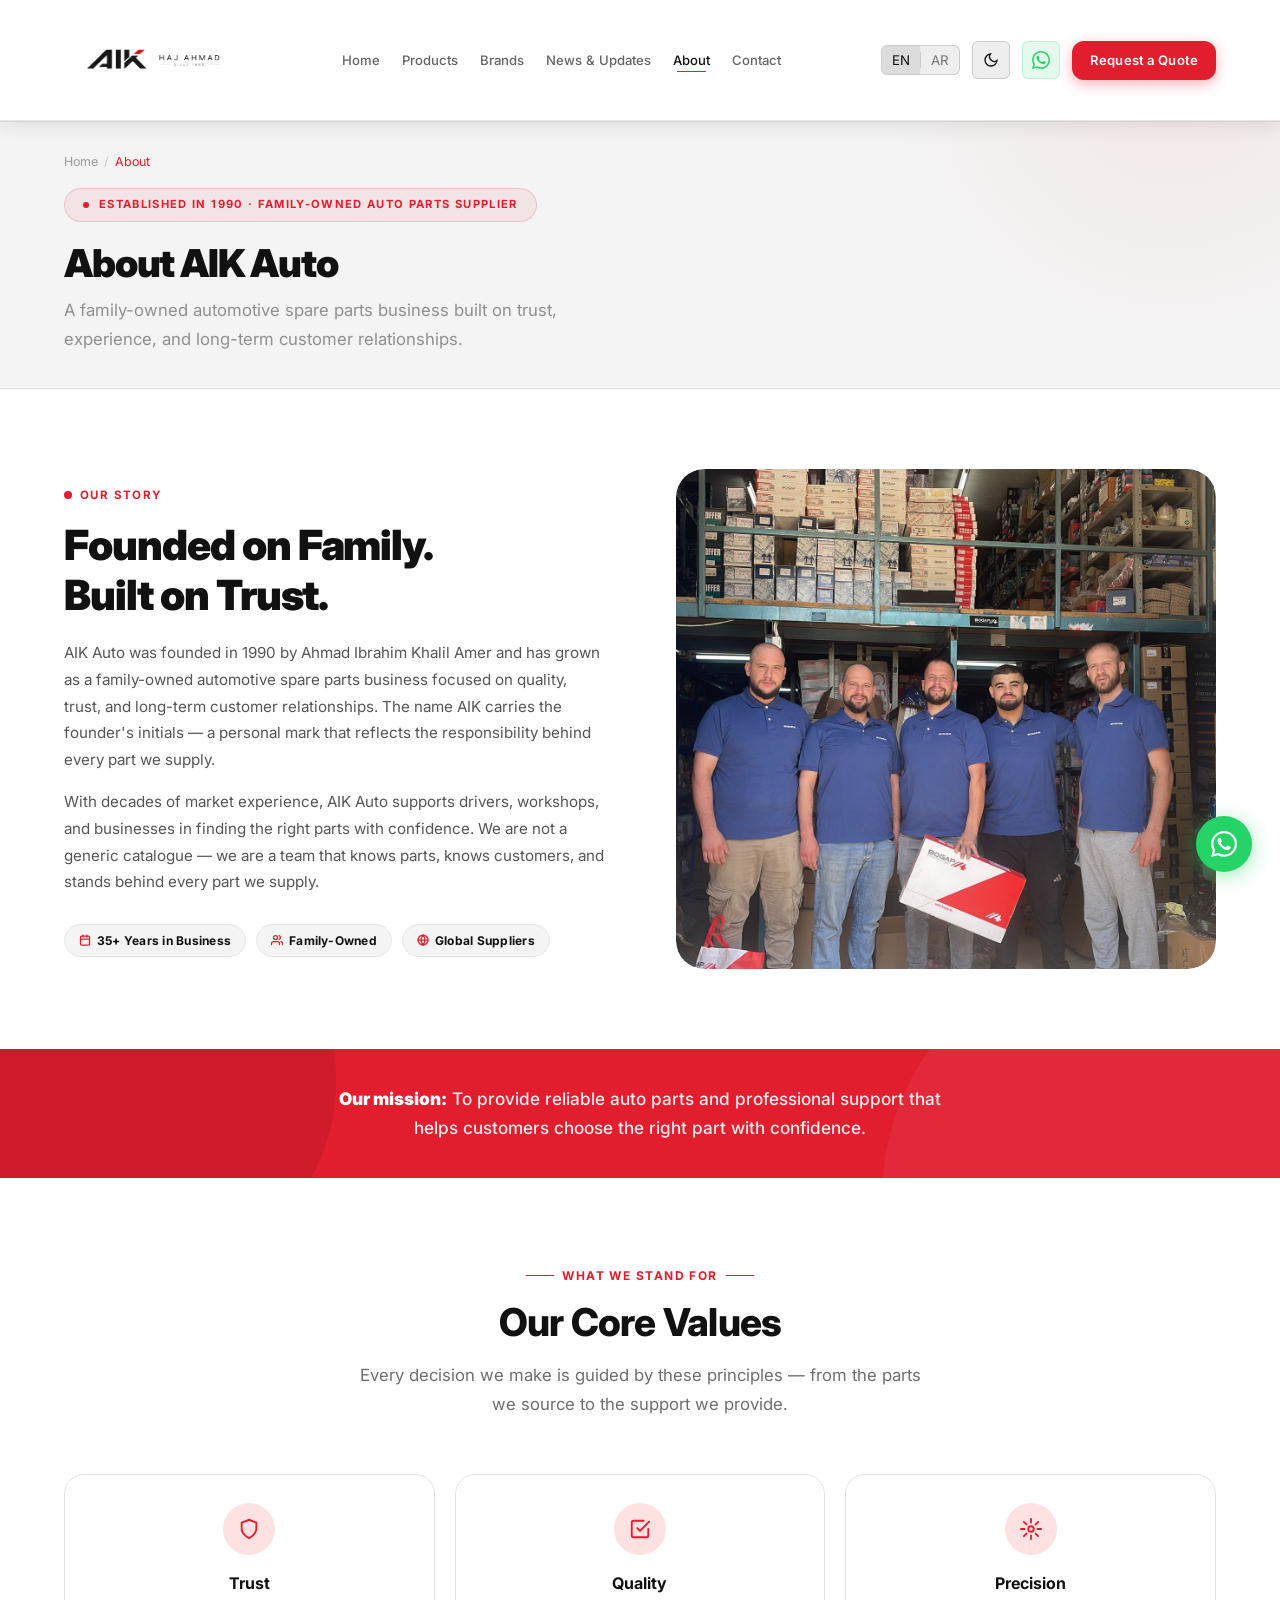
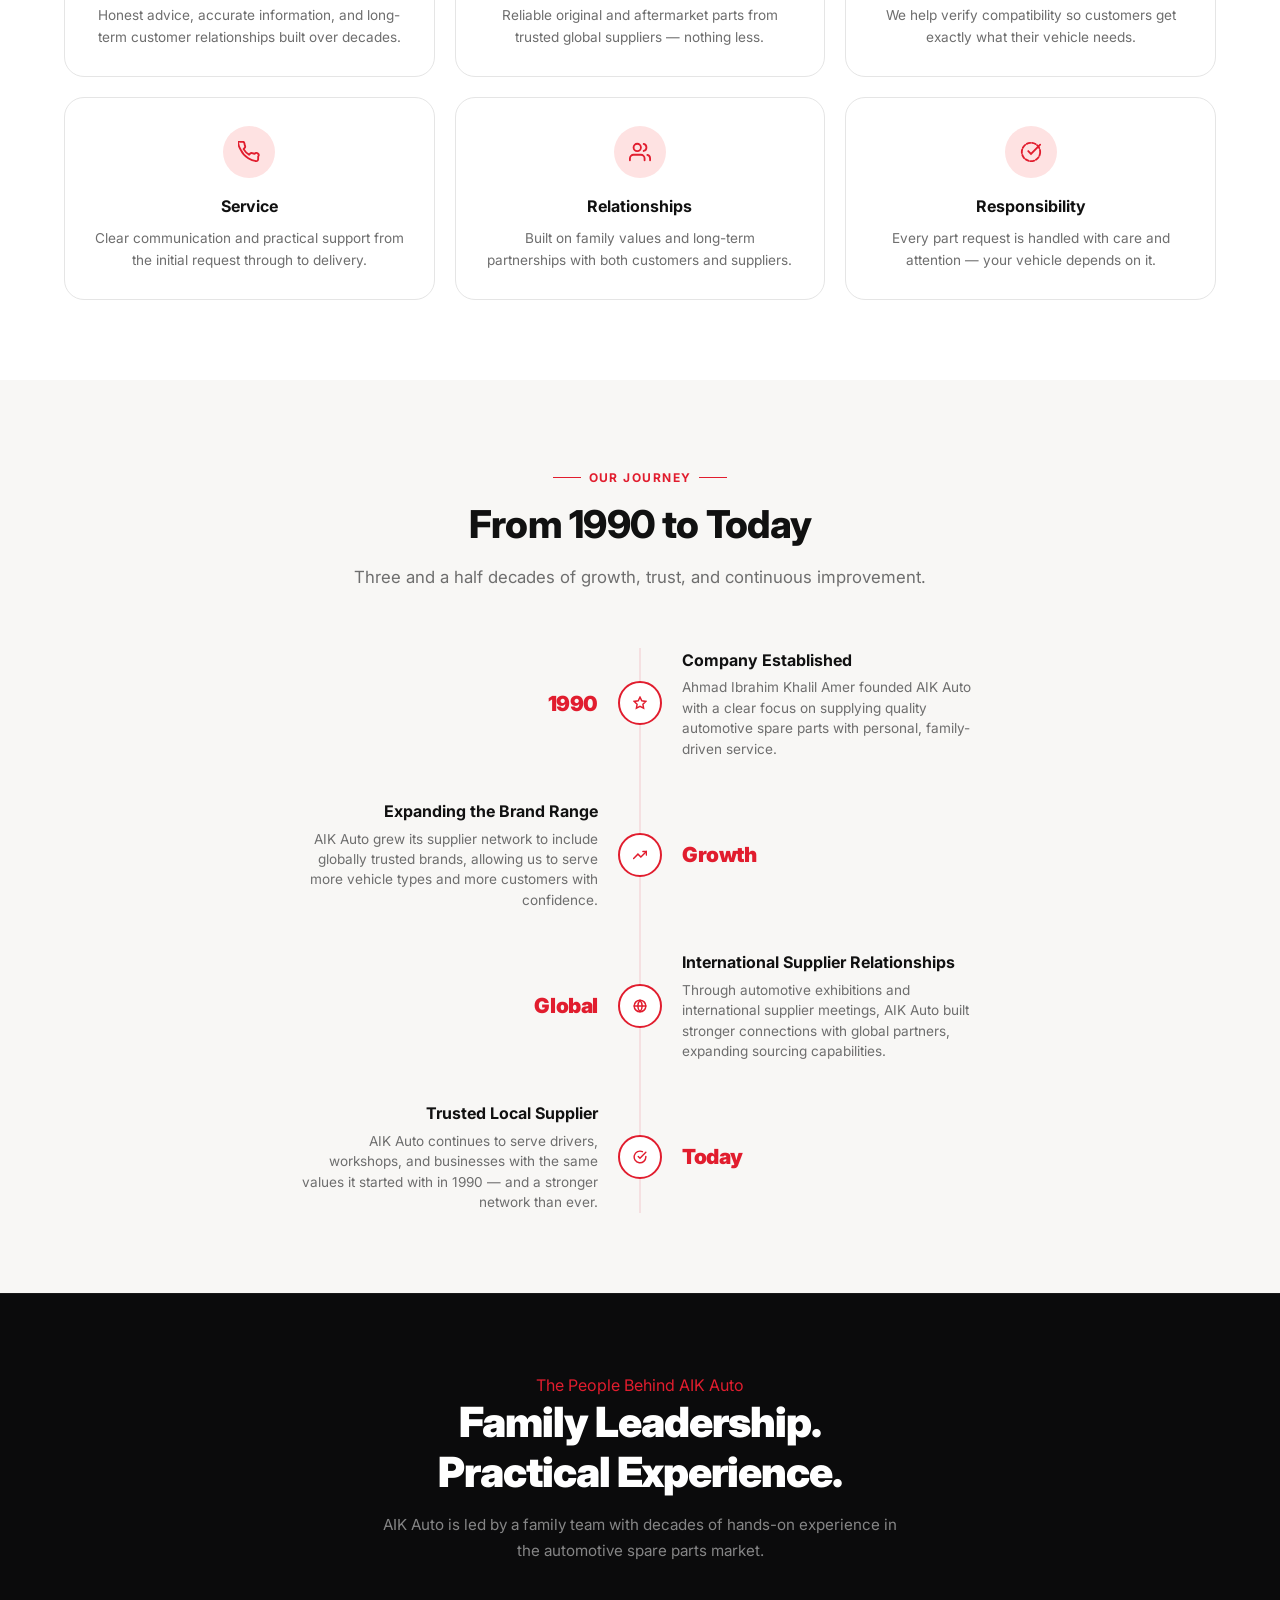
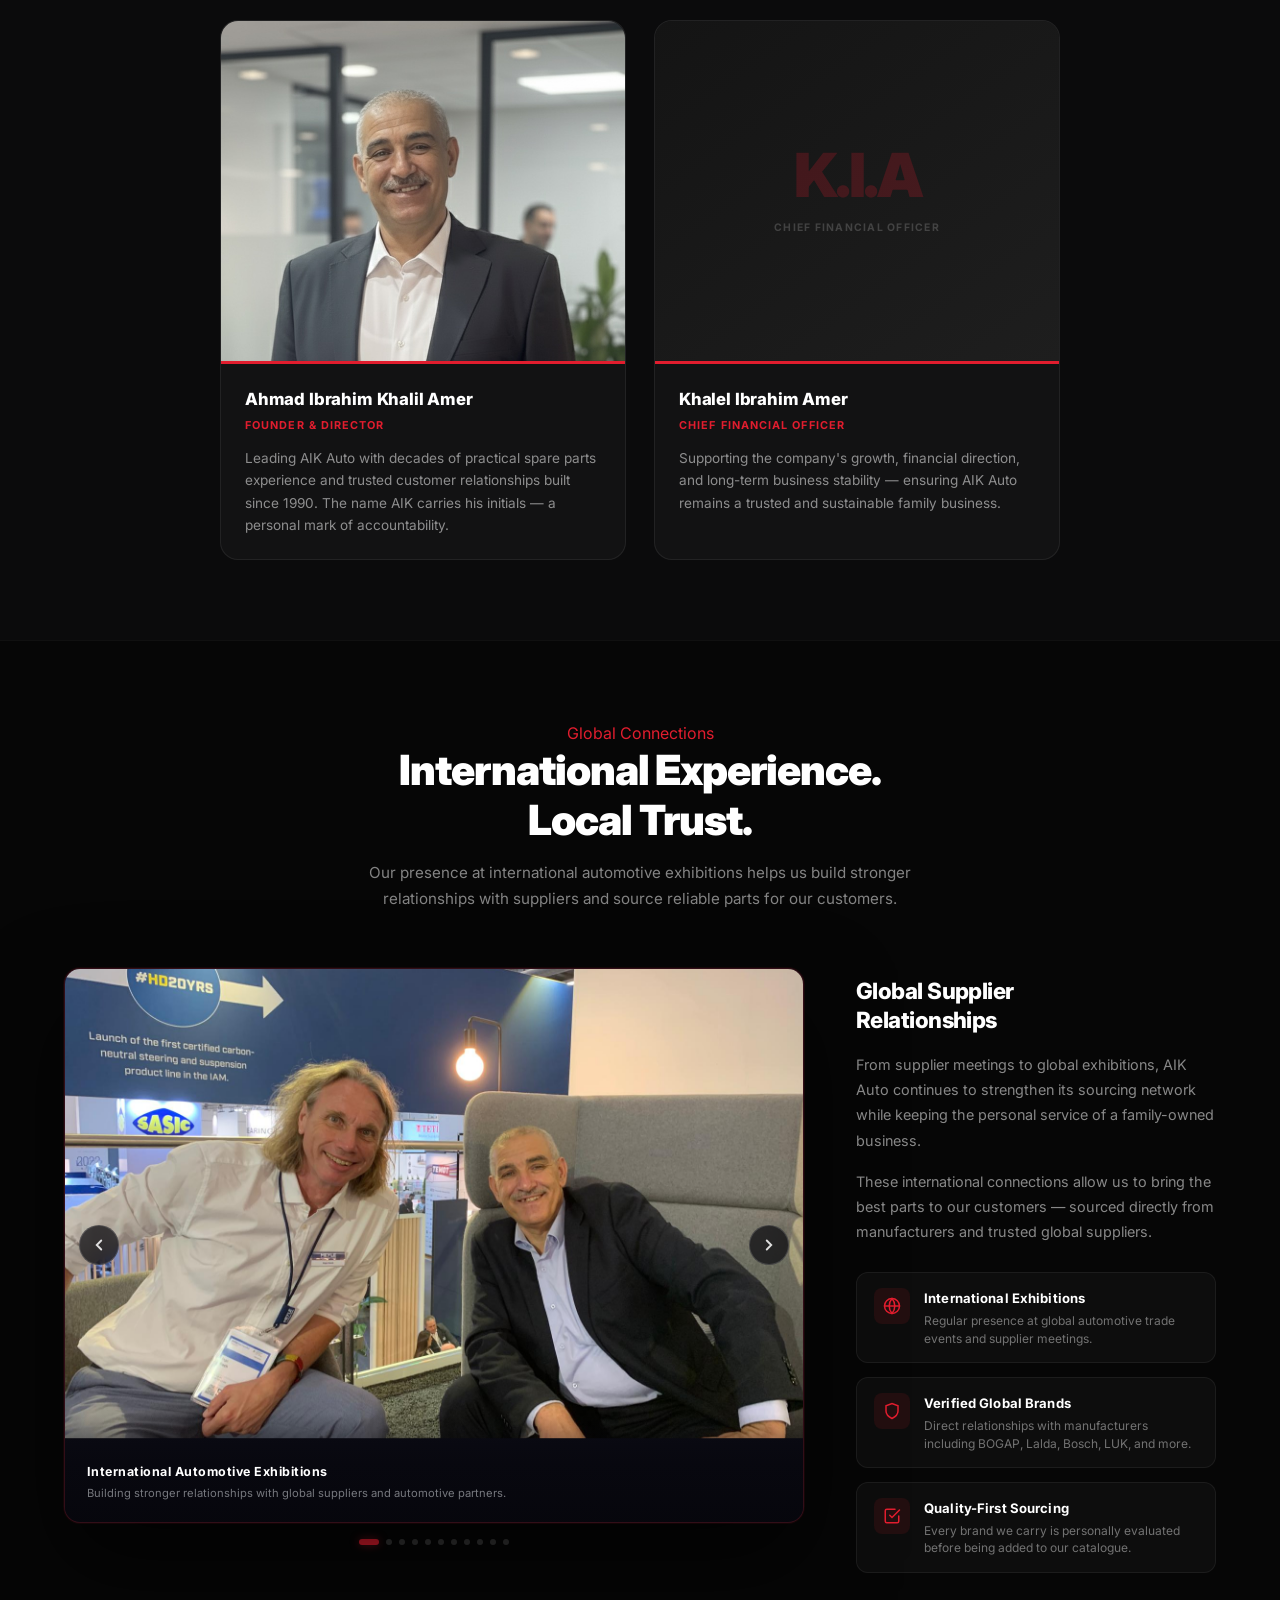
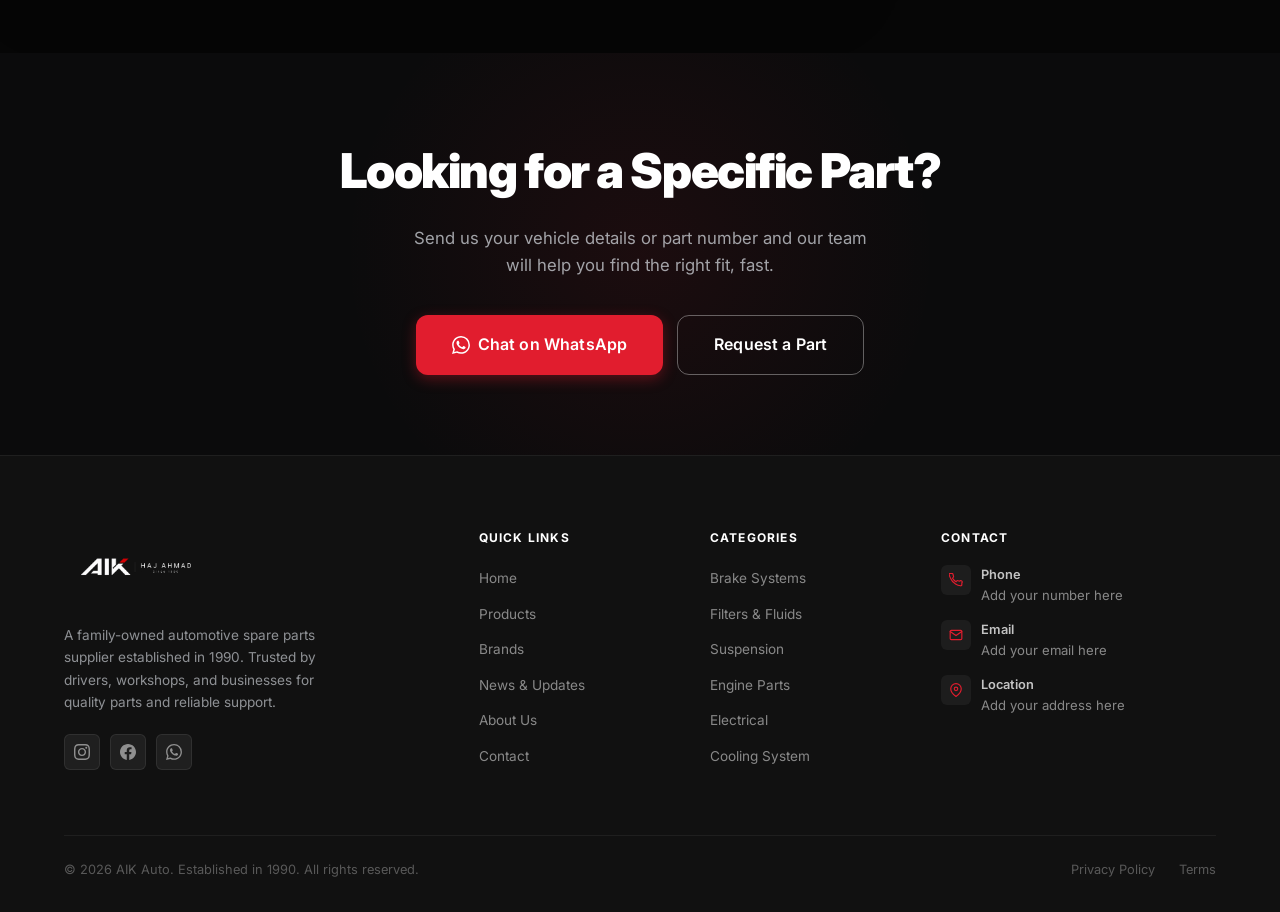
==== commit c7c24e4d: "Add News & Updates page, fix navbar for 6 items, fix Arabic hero layout" ====
--- a/about.html
+++ b/about.html
@@ -26,6 +26,7 @@
         <li><a href="index.html" data-i18n="nav.home">Home</a></li>
         <li><a href="products.html" data-i18n="nav.products">Products</a></li>
         <li><a href="brands.html" data-i18n="nav.brands">Brands</a></li>
+        <li><a href="news.html" data-i18n="nav.news">News &amp; Updates</a></li>
         <li><a href="about.html" class="active" data-i18n="nav.about">About</a></li>
         <li><a href="contact.html" data-i18n="nav.contact">Contact</a></li>
       </ul>
@@ -44,7 +45,7 @@
 </nav>
 
 <div class="mobile-menu">
-  <a href="index.html" data-i18n="nav.home">Home</a><a href="products.html" data-i18n="nav.products">Products</a><a href="brands.html" data-i18n="nav.brands">Brands</a><a href="about.html" data-i18n="nav.about">About</a><a href="contact.html" data-i18n="nav.contact">Contact</a>
+  <a href="index.html" data-i18n="nav.home">Home</a><a href="products.html" data-i18n="nav.products">Products</a><a href="brands.html" data-i18n="nav.brands">Brands</a><a href="news.html" data-i18n="nav.news">News &amp; Updates</a><a href="about.html" data-i18n="nav.about">About</a><a href="contact.html" data-i18n="nav.contact">Contact</a>
   <div class="mobile-menu-actions"><a href="contact.html" class="btn btn-primary" data-i18n="nav.request_quote">Request a Quote</a><a href="#" class="btn btn-secondary" data-wa="Hello AIK Auto, I need a spare part." data-i18n="mob.whatsapp">WhatsApp</a></div>
 </div>
 
@@ -395,7 +396,7 @@
           <a href="#" aria-label="WhatsApp" data-wa="Hello AIK Auto!"><svg width="16" height="16" viewBox="0 0 24 24" fill="currentColor"><path d="M17.472 14.382c-.297-.149-1.758-.867-2.03-.967-.273-.099-.471-.148-.67.15-.197.297-.767.966-.94 1.164-.173.199-.347.223-.644.075-.297-.15-1.255-.463-2.39-1.475-.883-.788-1.48-1.761-1.653-2.059-.173-.297-.018-.458.13-.606.134-.133.298-.347.446-.52.149-.174.198-.298.298-.497.099-.198.05-.371-.025-.52-.075-.149-.669-1.612-.916-2.207-.242-.579-.487-.5-.669-.51-.173-.008-.371-.01-.57-.01-.198 0-.52.074-.792.372-.272.297-1.04 1.016-1.04 2.479 0 1.462 1.065 2.875 1.213 3.074.149.198 2.096 3.2 5.077 4.487.709.306 1.262.489 1.694.625.712.227 1.36.195 1.871.118.571-.085 1.758-.719 2.006-1.413.248-.694.248-1.289.173-1.413-.074-.124-.272-.198-.57-.347m-5.421 7.403h-.004a9.87 9.87 0 01-5.031-1.378l-.361-.214-3.741.982.998-3.648-.235-.374a9.86 9.86 0 01-1.51-5.26c.001-5.45 4.436-9.884 9.888-9.884 2.64 0 5.122 1.03 6.988 2.898a9.825 9.825 0 012.893 6.994c-.003 5.45-4.437 9.884-9.885 9.884m8.413-18.297A11.815 11.815 0 0012.05 0C5.495 0 .16 5.335.157 11.892c0 2.096.547 4.142 1.588 5.945L.057 24l6.305-1.654a11.882 11.882 0 005.683 1.448h.005c6.554 0 11.89-5.335 11.893-11.893a11.821 11.821 0 00-3.48-8.413z"/></svg></a>
         </div>
       </div>
-      <div class="footer-col"><h4 data-i18n="ft.quick">Quick Links</h4><ul><li><a href="index.html" data-i18n="nav.home">Home</a></li><li><a href="products.html" data-i18n="nav.products">Products</a></li><li><a href="brands.html" data-i18n="nav.brands">Brands</a></li><li><a href="about.html" data-i18n="ft.about_us">About Us</a></li><li><a href="contact.html" data-i18n="nav.contact">Contact</a></li></ul></div>
+      <div class="footer-col"><h4 data-i18n="ft.quick">Quick Links</h4><ul><li><a href="index.html" data-i18n="nav.home">Home</a></li><li><a href="products.html" data-i18n="nav.products">Products</a></li><li><a href="brands.html" data-i18n="nav.brands">Brands</a></li><li><a href="news.html" data-i18n="nav.news">News &amp; Updates</a></li><li><a href="about.html" data-i18n="ft.about_us">About Us</a></li><li><a href="contact.html" data-i18n="nav.contact">Contact</a></li></ul></div>
       <div class="footer-col"><h4 data-i18n="ft.categories">Categories</h4><ul><li><a href="products.html" data-i18n="ft.brakes">Brake Systems</a></li><li><a href="products.html" data-i18n="ft.filters">Filters &amp; Fluids</a></li><li><a href="products.html" data-i18n="ft.susp">Suspension</a></li><li><a href="products.html" data-i18n="ft.engine">Engine Parts</a></li><li><a href="products.html" data-i18n="ft.elec">Electrical</a></li><li><a href="products.html" data-i18n="ft.cooling">Cooling System</a></li></ul></div>
       <div class="footer-col"><h4 data-i18n="ft.contact">Contact</h4>
         <div class="footer-contact-item"><div class="fc-icon"><svg width="14" height="14" viewBox="0 0 24 24" fill="none" stroke="currentColor" stroke-width="2" stroke-linecap="round"><path d="M22 16.92v3a2 2 0 01-2.18 2 19.79 19.79 0 01-8.63-3.07A19.5 19.5 0 013.07 9.81a19.79 19.79 0 01-3.07-8.68A2 2 0 012 .82h3a2 2 0 012 1.72 12.84 12.84 0 00.7 2.81 2 2 0 01-.45 2.11L6.09 8.91a16 16 0 006 6l1.27-1.27a2 2 0 012.11-.45 12.84 12.84 0 002.81.7A2 2 0 0122 16.92z"/></svg></div><p><strong data-i18n="ft.phone_lbl">Phone</strong>Add your number here</p></div>
--- a/css/styles.css
+++ b/css/styles.css
@@ -9,13 +9,22 @@
   font-family: 'Cairo', 'Inter', system-ui, sans-serif;
 }
 html[dir="rtl"] body { direction: rtl; text-align: right; }
-html[dir="rtl"] .nav-inner { flex-direction: row-reverse; }
-html[dir="rtl"] .nav-links { flex-direction: row-reverse; }
-html[dir="rtl"] .nav-right { flex-direction: row-reverse; }
-html[dir="rtl"] .hero-content { text-align: right; }
-html[dir="rtl"] .hero-actions { flex-direction: row-reverse; }
-html[dir="rtl"] .hero-trust { flex-direction: row-reverse; flex-wrap: wrap; }
-html[dir="rtl"] .hero-float-card { left: auto; right: 2%; }
+html[dir="rtl"] .nav-inner { flex-direction: row-reverse; justify-content: space-between; }
+html[dir="rtl"] .nav-logo { order: 3; }
+html[dir="rtl"] .nav-links { flex-direction: row-reverse; gap: 2px; order: 2; }
+html[dir="rtl"] .nav-right { flex-direction: row-reverse; gap: 16px; order: 1; }
+html[dir="rtl"] .hamburger { order: 1; }
+html[dir="rtl"] .hero-inner { margin-inline: 0 !important; margin-left: 80px !important; margin-right: auto !important; max-width: none !important; padding-right: 48px !important; padding-left: 0 !important; }
+html[dir="rtl"] .hero-content { text-align: right; padding-right: 16px !important; padding-left: 0 !important; max-width: 660px; margin-right: auto !important; }
+html[dir="rtl"] .hero-title { font-size: clamp(2rem, 4.6vw, 3.4rem); letter-spacing: -0.015em; line-height: 1.15; margin-bottom: 20px; }
+html[dir="rtl"] .hero-sub { font-size: clamp(0.92rem, 1.45vw, 1.05rem); line-height: 1.8; max-width: 560px; margin-bottom: 32px; }
+html[dir="rtl"] .hero-badge { margin-bottom: 22px; }
+html[dir="rtl"] .hero-badge .badge { flex-direction: row-reverse; gap: 8px; padding: 9px 16px; font-size: 0.7rem; }
+html[dir="rtl"] .hero-actions { flex-direction: row-reverse; gap: 14px; margin-bottom: 40px; }
+html[dir="rtl"] .hero-trust { flex-direction: row-reverse; flex-wrap: nowrap; gap: 28px; justify-content: flex-start; }
+html[dir="rtl"] .hero-trust-item { gap: 7px; font-size: 0.82rem; white-space: nowrap; }
+html[dir="rtl"] .hero-float-card { left: auto; right: 8%; bottom: 48px; max-width: 300px; text-align: right; }
+html[dir="rtl"] .hero-float-card .btn { flex-direction: row-reverse; }
 html[dir="rtl"] .section-header { text-align: right; }
 html[dir="rtl"] .section-header .eyebrow { justify-content: flex-start; }
 html[dir="rtl"] .footer-grid { direction: rtl; }
@@ -48,8 +57,14 @@
 html[dir="rtl"] .tpc-info { text-align: right; }
 html[dir="rtl"] .about-exh-text { text-align: right; }
 html[dir="rtl"] .about-exh-stat { flex-direction: row-reverse; text-align: right; }
-html[dir="rtl"] .contact-info-item { flex-direction: row-reverse; text-align: right; }
-html[dir="rtl"] .ci-text { text-align: right; }
+html[dir="rtl"] .contact-info-item { flex-direction: row-reverse !important; text-align: right; justify-content: flex-end; }
+html[dir="rtl"] .ci-icon { order: 2; margin-left: 12px; margin-right: 0; }
+html[dir="rtl"] .ci-text { order: 1; text-align: right; width: 100%; }
+html[dir="rtl"] .ci-text strong { text-align: right; display: block; }
+html[dir="rtl"] .ci-text a { direction: ltr; display: block; text-align: right; }
+html[dir="rtl"] .ci-text p { text-align: right; }
+html[dir="rtl"] .hours-list li { flex-direction: row-reverse; }
+html[dir="rtl"] .contact-info-card h3 { text-align: right; }
 html[dir="rtl"] .about-story-pills { justify-content: flex-start; flex-direction: row-reverse; flex-wrap: wrap; }
 html[dir="rtl"] .hero-badge .badge { flex-direction: row-reverse; }
 html[dir="rtl"] .fgc-body { text-align: right; }
@@ -610,13 +625,14 @@
 .nav-links {
   display: flex;
   align-items: center;
-  gap: 4px;
+  gap: 2px;
   margin-inline: auto;
 }
 .nav-links a {
-  padding: 8px 14px;
+  padding: 8px 10px;
   border-radius: var(--radius-sm);
-  font-size: 0.88rem;
+  font-size: 0.82rem;
+  white-space: nowrap;
   font-weight: 500;
   color: rgba(255,255,255,.75);
   transition: color var(--transition);
@@ -3530,7 +3546,7 @@
   .footer-grid { grid-template-columns: 1fr 1fr; gap: 36px; }
 }
 
-@media (max-width: 900px) {
+@media (max-width: 1100px) {
   :root { --section-py: 56px; }
   .page-hero { padding-top: calc(96px + 28px); padding-bottom: 28px; }
   .nav-links { display: none; }
@@ -3540,6 +3556,9 @@
   .hero-float-card { display: none; }
   .hero-bg-overlay { background: var(--t-hero-overlay); }
   .hero-content { max-width: 100%; }
+  html[dir="rtl"] .hero-inner { padding-right: 24px !important; }
+  html[dir="rtl"] .hero-content { padding-right: 0; max-width: 100%; }
+  html[dir="rtl"] .hero-trust { flex-wrap: wrap; gap: 16px; }
   .trust-strip-grid { grid-template-columns: repeat(2, 1fr); }
   .trust-strip-item:nth-child(3)::before { display: none; }
   .why-split { grid-template-columns: 1fr; gap: 48px; }
@@ -3581,6 +3600,8 @@
   .form-row { grid-template-columns: 1fr; }
   .hero-actions { flex-direction: column; }
   .hero-actions .btn { width: 100%; justify-content: center; }
+  html[dir="rtl"] .hero-actions { flex-direction: column; }
+  html[dir="rtl"] .hero-title { font-size: clamp(2rem, 4.5vw, 3.2rem); }
   .timeline::before { left: 22px; }
   .timeline-item { grid-template-columns: 44px 1fr; grid-template-rows: auto auto; }
   .timeline-year { order: 1 !important; grid-column: 2; text-align: left !important; font-size: 1rem; }
@@ -4282,3 +4303,252 @@
   .story-grid { grid-template-columns: 1fr !important; gap: 40px !important; }
   .story-img { height: 280px; }
 }
+
+/* ============================================
+   NEWS & UPDATES PAGE
+   ============================================ */
+
+.news-section { padding-block: var(--section-py); }
+
+/* Filters */
+.news-filters {
+  display: flex;
+  flex-wrap: wrap;
+  gap: 10px;
+  margin-bottom: 48px;
+}
+.news-filter-btn {
+  padding: 9px 20px;
+  border-radius: 100px;
+  border: 1.5px solid var(--t-divider);
+  background: var(--t-card-bg);
+  color: var(--t-p);
+  font-size: 0.82rem;
+  font-weight: 500;
+  cursor: pointer;
+  transition: all var(--transition);
+  font-family: inherit;
+}
+.news-filter-btn:hover { border-color: var(--red); color: var(--red); }
+.news-filter-btn.active { background: var(--red); border-color: var(--red); color: #fff; }
+
+/* Grid */
+.news-grid {
+  display: grid;
+  grid-template-columns: repeat(3, 1fr);
+  gap: 28px;
+  margin-bottom: 80px;
+}
+
+/* Card */
+.news-card {
+  background: var(--t-card-bg);
+  border: 1px solid var(--t-card-border);
+  border-radius: var(--radius-lg);
+  overflow: hidden;
+  display: flex;
+  flex-direction: column;
+  box-shadow: var(--shadow-sm);
+  transition: transform var(--transition), box-shadow var(--transition), border-color var(--transition);
+}
+.news-card:hover { transform: translateY(-4px); box-shadow: var(--shadow-lg); border-color: var(--red); }
+
+/* Thumb */
+.news-card-thumb {
+  position: relative;
+  height: 160px;
+  overflow: hidden;
+}
+.news-card-thumb-inner {
+  width: 100%;
+  height: 100%;
+  display: flex;
+  flex-direction: column;
+  align-items: center;
+  justify-content: center;
+  gap: 12px;
+}
+.news-thumb-engineering {
+  background: linear-gradient(135deg, #f0f4ff 0%, #dce6ff 100%);
+  color: #3b5bdb;
+}
+.news-thumb-first {
+  background: linear-gradient(135deg, #fff4e6 0%, #ffe8cc 100%);
+  color: #e67700;
+}
+html[data-theme="dark"] .news-thumb-engineering { background: linear-gradient(135deg, #1a1f3a 0%, #1e2a4a 100%); color: #748ffc; }
+html[data-theme="dark"] .news-thumb-first { background: linear-gradient(135deg, #2a1f0a 0%, #3a2810 100%); color: #ffa94d; }
+.news-thumb-label {
+  font-size: 0.68rem;
+  font-weight: 700;
+  text-transform: uppercase;
+  letter-spacing: 0.08em;
+  opacity: 0.7;
+}
+.news-file-badge {
+  position: absolute;
+  top: 12px;
+  right: 12px;
+  background: #fff;
+  color: var(--red);
+  border: 1.5px solid var(--red);
+  border-radius: 6px;
+  font-size: 0.65rem;
+  font-weight: 700;
+  letter-spacing: 0.06em;
+  padding: 3px 8px;
+}
+.news-file-badge-red { background: var(--red); color: #fff; border-color: var(--red); }
+
+/* Card Body */
+.news-card-body {
+  padding: 22px 22px 20px;
+  display: flex;
+  flex-direction: column;
+  flex: 1;
+}
+.news-tag {
+  display: inline-block;
+  font-size: 0.68rem;
+  font-weight: 700;
+  letter-spacing: 0.06em;
+  text-transform: uppercase;
+  padding: 3px 10px;
+  border-radius: 100px;
+  margin-bottom: 12px;
+}
+.news-tag-engineering { background: #e8edff; color: #3b5bdb; }
+.news-tag-first { background: #fff3e0; color: #e67700; }
+html[data-theme="dark"] .news-tag-engineering { background: #1e2a4a; color: #748ffc; }
+html[data-theme="dark"] .news-tag-first { background: #2a1f0a; color: #ffa94d; }
+
+.news-card-title {
+  font-size: 1rem;
+  font-weight: 700;
+  color: var(--t-h);
+  line-height: 1.4;
+  margin-bottom: 10px;
+}
+.news-card-desc {
+  font-size: 0.83rem;
+  color: var(--t-p);
+  line-height: 1.65;
+  flex: 1;
+  margin-bottom: 16px;
+}
+.news-card-meta {
+  display: flex;
+  align-items: center;
+  gap: 10px;
+  margin-bottom: 18px;
+  flex-wrap: wrap;
+}
+.news-meta-type {
+  display: flex;
+  align-items: center;
+  gap: 5px;
+  font-size: 0.72rem;
+  color: var(--t-p);
+  opacity: 0.7;
+}
+.news-meta-supplier, .news-meta-new {
+  font-size: 0.68rem;
+  font-weight: 600;
+  padding: 2px 8px;
+  border-radius: 100px;
+}
+.news-meta-supplier { background: var(--gray-pale); color: var(--gray-dark); }
+.news-meta-new { background: var(--red-light); color: var(--red); }
+html[data-theme="dark"] .news-meta-supplier { background: #2a2a2a; color: #aaa; }
+
+.news-card-actions {
+  display: flex;
+  gap: 10px;
+  flex-wrap: wrap;
+}
+.news-btn-view { display: flex; align-items: center; gap: 6px; }
+.news-btn-dl { display: flex; align-items: center; gap: 6px; }
+
+/* Empty state */
+.news-empty {
+  display: flex;
+  flex-direction: column;
+  align-items: center;
+  gap: 12px;
+  padding: 60px 0;
+  color: var(--t-p);
+  opacity: 0.5;
+  font-size: 0.9rem;
+}
+
+/* Social section */
+.news-social-section { margin-top: 24px; }
+.news-social-header {
+  text-align: center;
+  max-width: 560px;
+  margin: 0 auto 40px;
+}
+.news-social-header h2 {
+  font-size: clamp(1.4rem, 2.5vw, 2rem);
+  font-weight: 800;
+  color: var(--t-h);
+  margin: 10px 0 12px;
+}
+.news-social-header p { font-size: 0.9rem; color: var(--t-p); line-height: 1.7; }
+.news-social-cards {
+  display: grid;
+  grid-template-columns: repeat(3, 1fr);
+  gap: 16px;
+}
+.news-social-card {
+  display: flex;
+  align-items: center;
+  gap: 16px;
+  padding: 20px 22px;
+  background: var(--t-card-bg);
+  border: 1px solid var(--t-card-border);
+  border-radius: var(--radius-md);
+  text-decoration: none;
+  transition: all var(--transition);
+  box-shadow: var(--shadow-sm);
+}
+.news-social-card:hover { transform: translateY(-3px); box-shadow: var(--shadow-md); border-color: var(--red); }
+.nsc-icon {
+  width: 46px;
+  height: 46px;
+  border-radius: 12px;
+  display: flex;
+  align-items: center;
+  justify-content: center;
+  flex-shrink: 0;
+}
+.nsc-instagram { background: linear-gradient(135deg, #f09433, #e6683c, #dc2743, #cc2366, #bc1888); color: #fff; }
+.nsc-facebook { background: #1877f2; color: #fff; }
+.nsc-whatsapp { background: #25d366; color: #fff; }
+.nsc-body { flex: 1; }
+.nsc-body strong { display: block; font-size: 0.88rem; font-weight: 700; color: var(--t-h); margin-bottom: 2px; }
+.nsc-body span { font-size: 0.75rem; color: var(--t-p); }
+.nsc-arrow { color: var(--t-p); opacity: 0.4; flex-shrink: 0; transition: opacity var(--transition); }
+.news-social-card:hover .nsc-arrow { opacity: 1; color: var(--red); }
+
+/* RTL */
+html[dir="rtl"] .news-filters { flex-direction: row-reverse; }
+html[dir="rtl"] .news-card-meta { flex-direction: row-reverse; }
+html[dir="rtl"] .news-card-actions { flex-direction: row-reverse; }
+html[dir="rtl"] .news-tag { text-align: right; }
+html[dir="rtl"] .news-card-title { text-align: right; }
+html[dir="rtl"] .news-card-desc { text-align: right; }
+html[dir="rtl"] .news-social-card { flex-direction: row-reverse; }
+html[dir="rtl"] .nsc-arrow { transform: scaleX(-1); }
+html[dir="rtl"] .news-file-badge { right: auto; left: 12px; }
+
+/* Responsive */
+@media (max-width: 1024px) {
+  .news-grid { grid-template-columns: repeat(2, 1fr); }
+  .news-social-cards { grid-template-columns: 1fr; }
+}
+@media (max-width: 640px) {
+  .news-grid { grid-template-columns: 1fr; gap: 20px; }
+  .news-filters { gap: 8px; }
+  .news-filter-btn { padding: 8px 14px; font-size: 0.78rem; }
+}
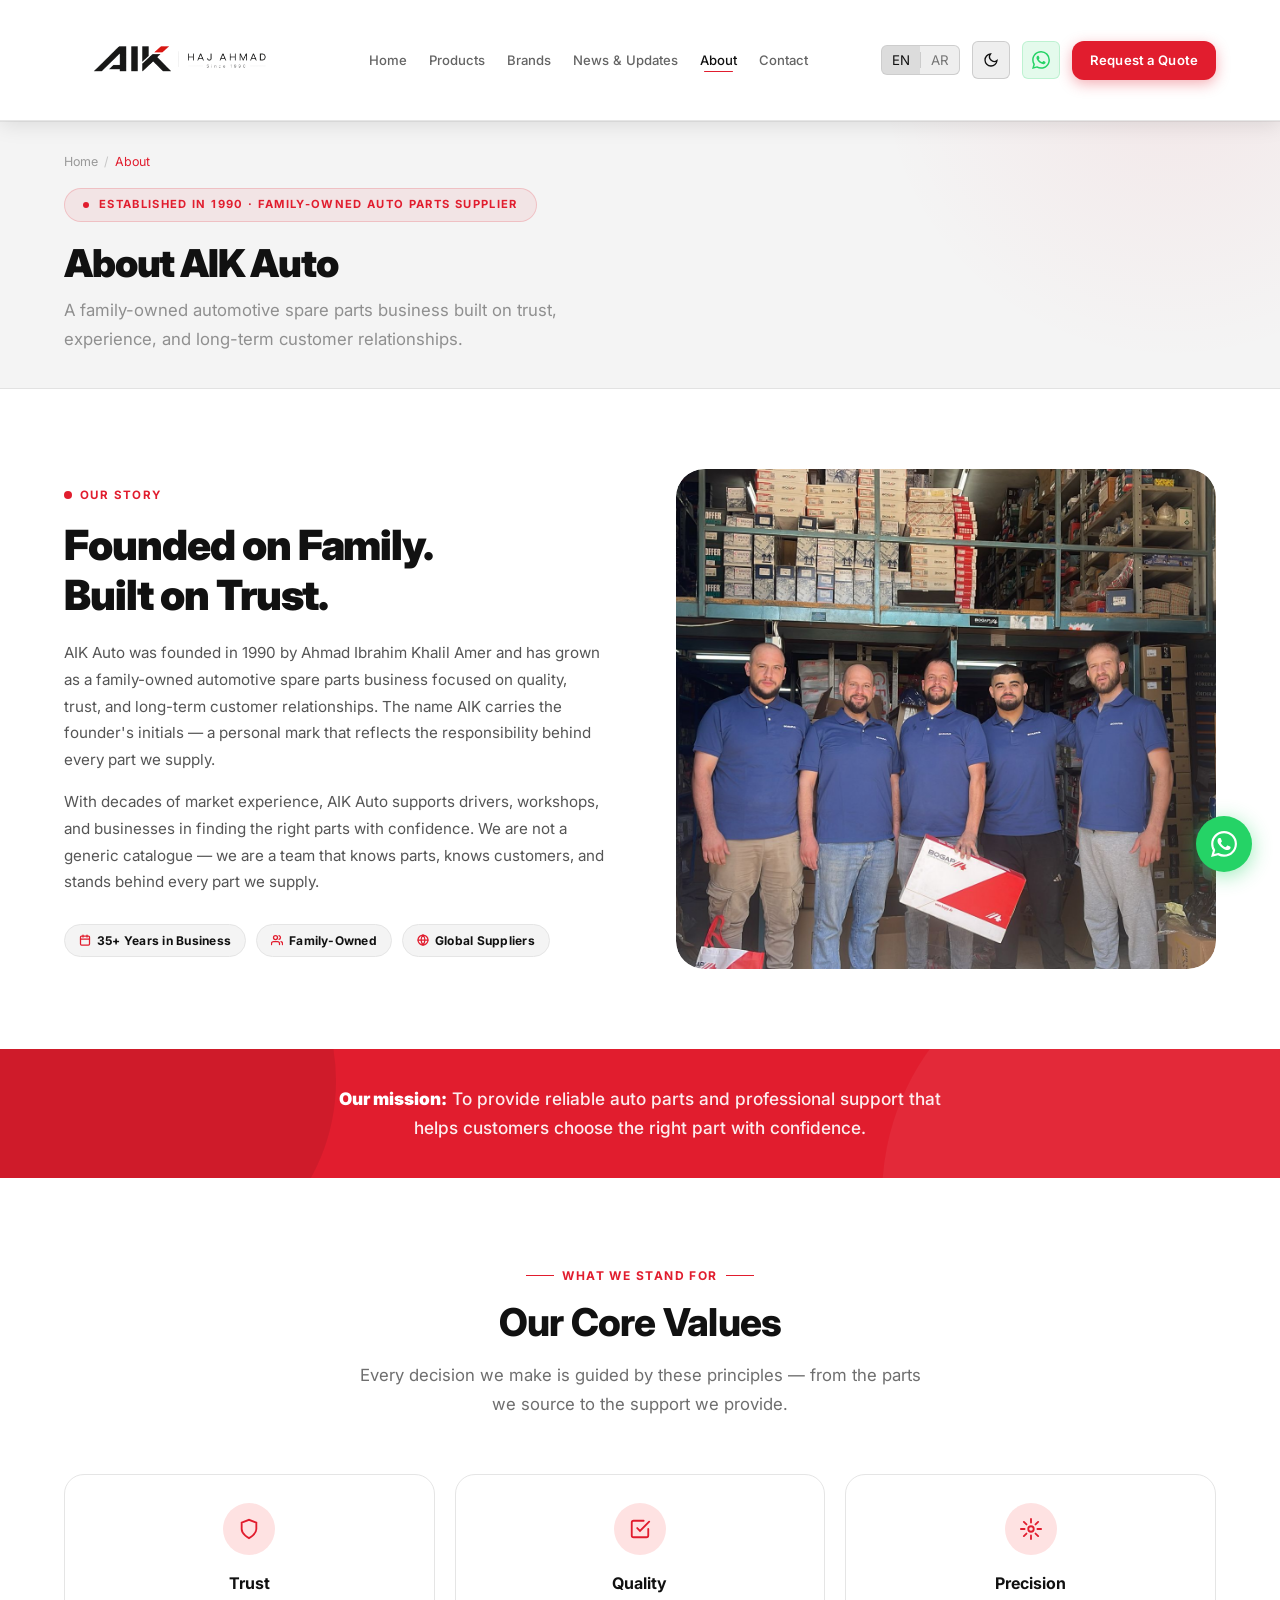
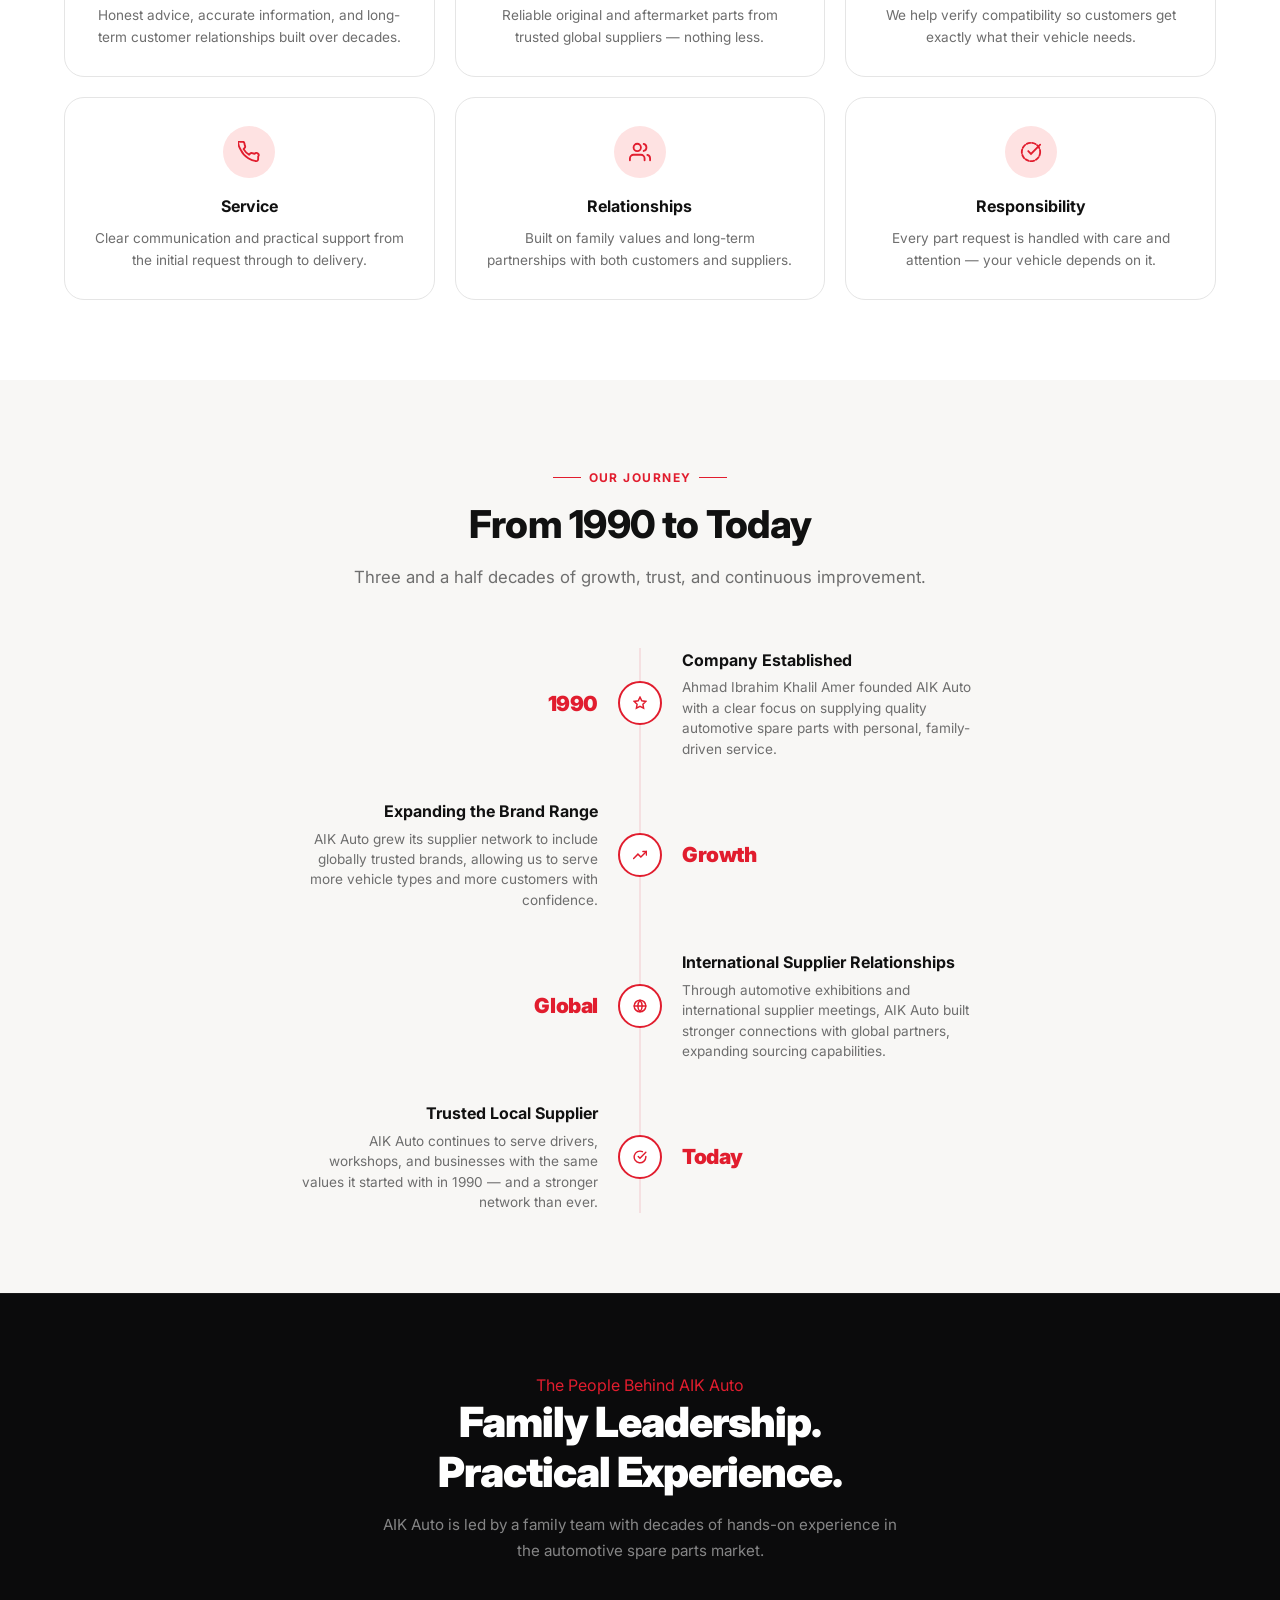
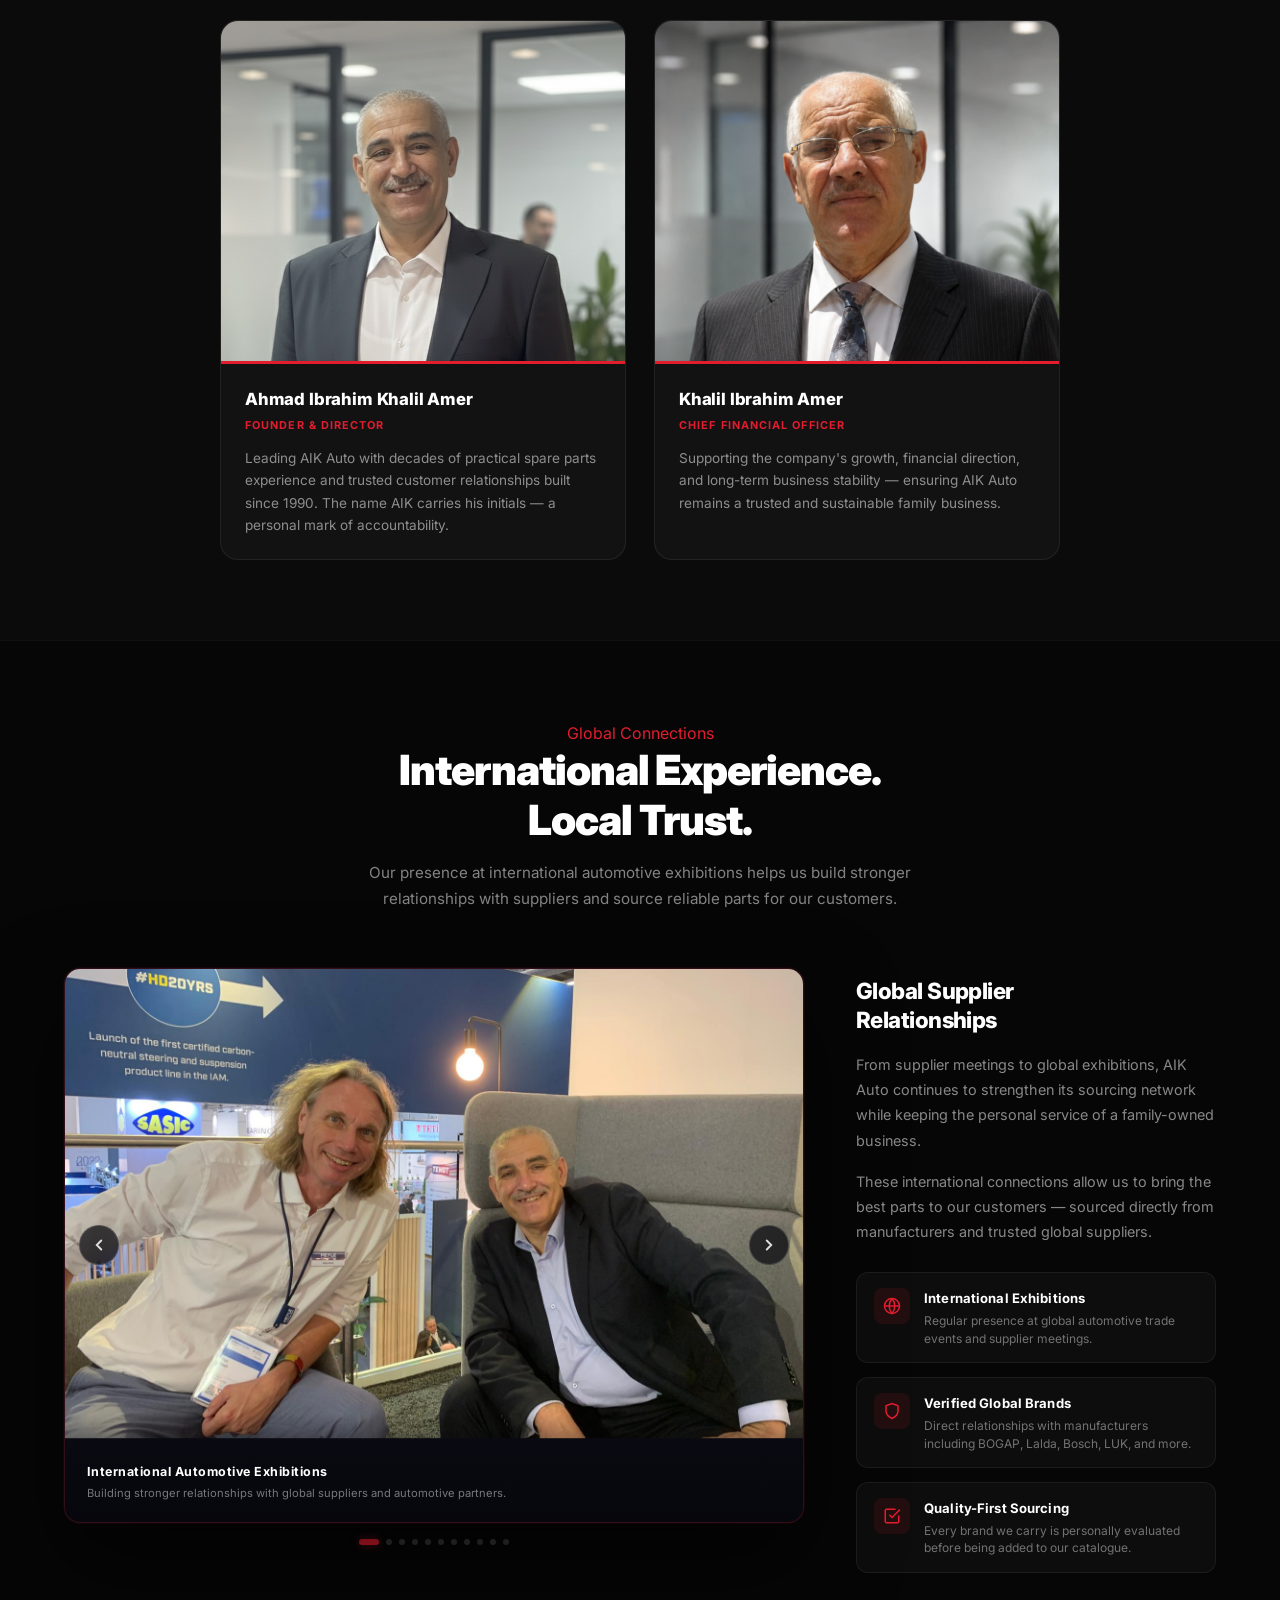
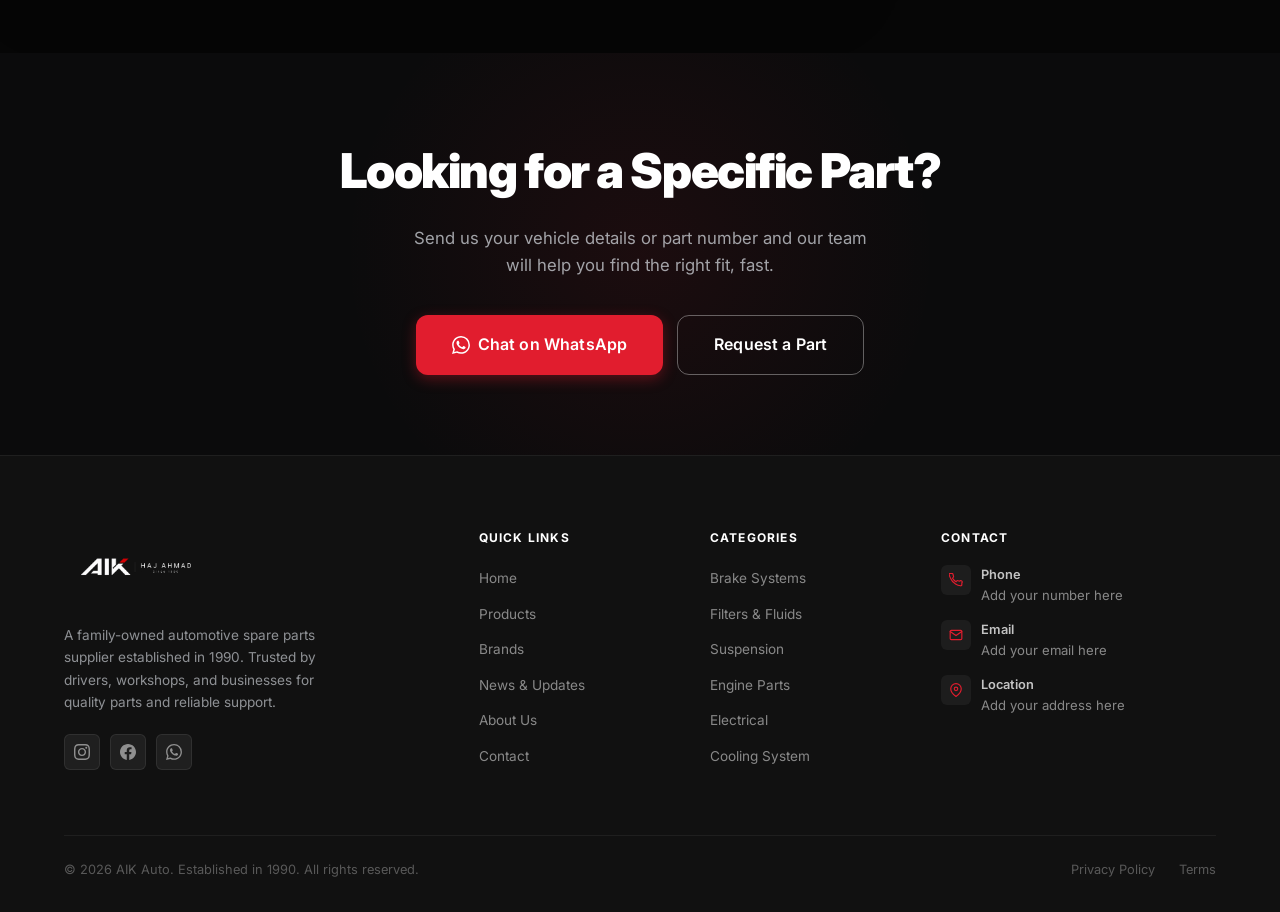
==== commit 92a5f130: "Add Khalil photo to about page team section" ====
--- a/about.html
+++ b/about.html
@@ -263,10 +263,7 @@
       <!-- CFO -->
       <div class="team-portrait-card reveal reveal-delay-1">
         <div class="tpc-photo">
-          <div class="tpc-placeholder">
-            <div class="tpc-initials">K.I.A</div>
-            <span class="tpc-placeholder-label" data-i18n="ab.c.title">Chief Financial Officer</span>
-          </div>
+          <img src="assets/khalil.PNG" alt="Khalil Ibrahim Amer, Co-Founder and CFO of AIK Auto" />
         </div>
         <div class="tpc-accent" aria-hidden="true"></div>
         <div class="tpc-info">
--- a/css/styles.css
+++ b/css/styles.css
@@ -30,7 +30,11 @@
 html[dir="rtl"] .footer-grid { direction: rtl; }
 html[dir="rtl"] .footer-col ul { padding: 0; }
 html[dir="rtl"] .footer-bottom { flex-direction: row-reverse; }
-html[dir="rtl"] .footer-contact-item { flex-direction: row-reverse; text-align: right; }
+html[dir="rtl"] .footer-contact-item { flex-direction: row-reverse; text-align: right; justify-content: flex-end; }
+html[dir="rtl"] .footer-contact-item p { text-align: right; }
+html[dir="rtl"] .footer-contact-item p strong { text-align: right; }
+html[dir="rtl"] .footer-col { text-align: right; }
+html[dir="rtl"] .footer-col ul { text-align: right; }
 html[dir="rtl"] .breadcrumb { flex-direction: row-reverse; }
 html[dir="rtl"] .why-split { direction: rtl; }
 html[dir="rtl"] .leadership-split { flex-direction: row-reverse; }
@@ -577,6 +581,7 @@
   z-index: 1000;
   transition: background var(--transition), box-shadow var(--transition), border-color var(--transition);
   padding-block: 0;
+  overflow: visible;
 }
 .navbar.transparent { background: transparent; }
 .navbar.scrolled {
@@ -602,9 +607,9 @@
   text-decoration: none;
 }
 .nav-logo-img {
-  height: 100px;
+  height: 130px;
   width: auto;
-  max-width: 320px;
+  max-width: 360px;
   object-fit: contain;
   display: block;
   background: transparent;
@@ -617,7 +622,7 @@
 .nav-logo-img.logo-dark  { mix-blend-mode: screen; }
 
 @media (max-width: 900px) {
-  .nav-logo-img { height: 72px; max-width: 240px; }
+  .nav-logo-img { height: 88px; max-width: 260px; }
   .nav-inner    { height: 96px; }
 }
 
@@ -2069,12 +2074,41 @@
   background: rgba(225,29,46,.08);
 }
 
-/* ---- Right: single founder showcase ---- */
+/* ---- Right: founder showcase ---- */
 .founder-showcase {
   position: relative;
   display: flex;
   justify-content: center;
   align-items: center;
+}
+.founder-showcase-duo {
+  display: grid;
+  grid-template-columns: 1fr 1fr;
+  gap: 16px;
+  align-items: start;
+}
+.founder-showcase-duo .fgc-glow {
+  grid-column: 1 / -1;
+  position: absolute;
+}
+.founder-showcase-duo .founder-glass-card {
+  max-width: 100%;
+}
+
+/* Empty / placeholder card */
+.fgc-portrait-empty {
+  background: rgba(255,255,255,.03);
+}
+.fgc-portrait-placeholder {
+  width: 100%;
+  height: 100%;
+  display: flex;
+  align-items: center;
+  justify-content: center;
+  color: rgba(255,255,255,.15);
+}
+.founder-glass-card-empty .fgc-portrait::after {
+  background: linear-gradient(to bottom, transparent 0%, rgba(5,5,5,.85) 100%);
 }
 
 .fgc-glow {
@@ -2201,6 +2235,8 @@
   .leadership-section { padding-block: 64px; }
   .founder-showcase { justify-content: flex-start; }
   .founder-glass-card { max-width: 380px; }
+  .founder-showcase-duo { grid-template-columns: 1fr 1fr; gap: 12px; }
+  .founder-showcase-duo .founder-glass-card { max-width: 100%; }
 }
 @media (max-width: 480px) {
   .leadership-section { padding-block: 48px; }
@@ -4376,6 +4412,11 @@
   background: linear-gradient(135deg, #fff4e6 0%, #ffe8cc 100%);
   color: #e67700;
 }
+.news-thumb-product {
+  background: linear-gradient(135deg, #f0fff4 0%, #c6f6d5 100%);
+  color: #2f855a;
+}
+html[data-theme="dark"] .news-thumb-product { background: linear-gradient(135deg, #0a2e1a 0%, #0f3d22 100%); color: #68d391; }
 html[data-theme="dark"] .news-thumb-engineering { background: linear-gradient(135deg, #1a1f3a 0%, #1e2a4a 100%); color: #748ffc; }
 html[data-theme="dark"] .news-thumb-first { background: linear-gradient(135deg, #2a1f0a 0%, #3a2810 100%); color: #ffa94d; }
 .news-thumb-label {
@@ -4419,6 +4460,8 @@
 }
 .news-tag-engineering { background: #e8edff; color: #3b5bdb; }
 .news-tag-first { background: #fff3e0; color: #e67700; }
+.news-tag-product { background: #e6fff0; color: #2f855a; }
+html[data-theme="dark"] .news-tag-product { background: #0a2e1a; color: #68d391; }
 html[data-theme="dark"] .news-tag-engineering { background: #1e2a4a; color: #748ffc; }
 html[data-theme="dark"] .news-tag-first { background: #2a1f0a; color: #ffa94d; }
 
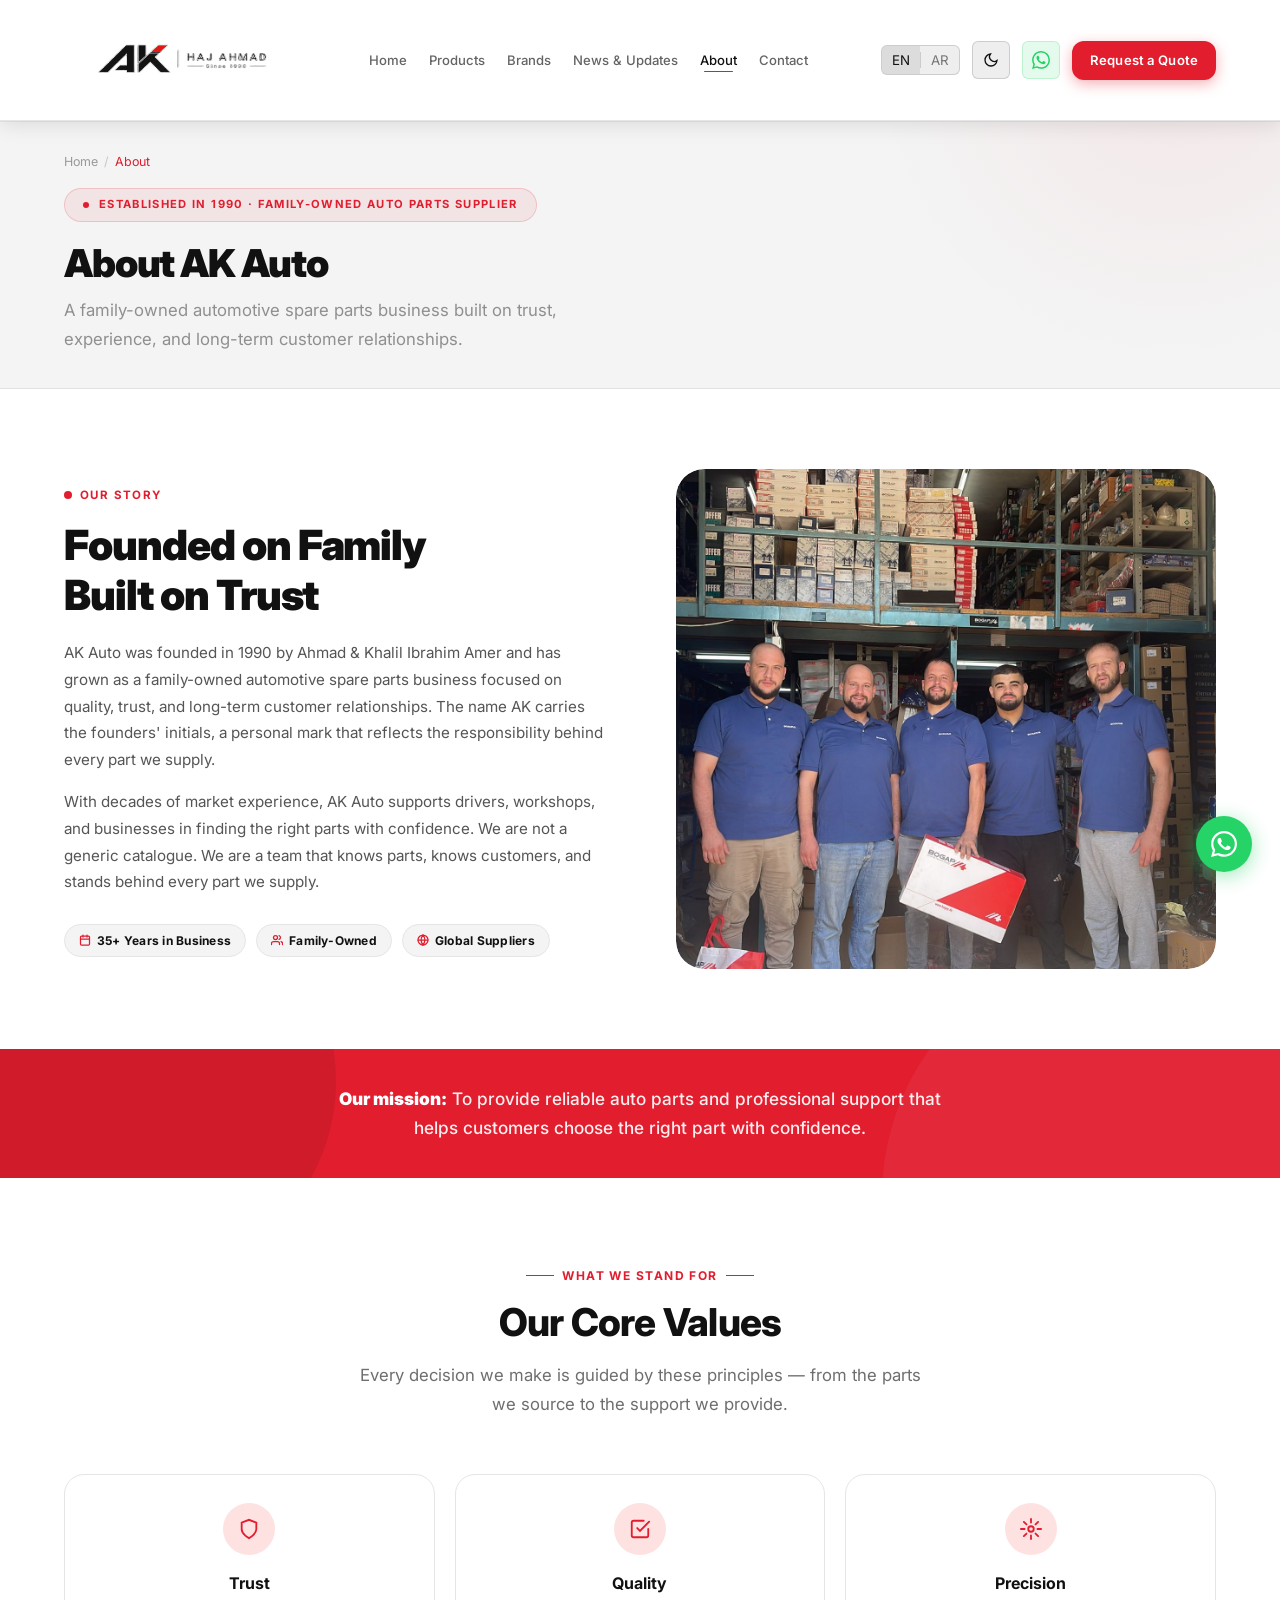
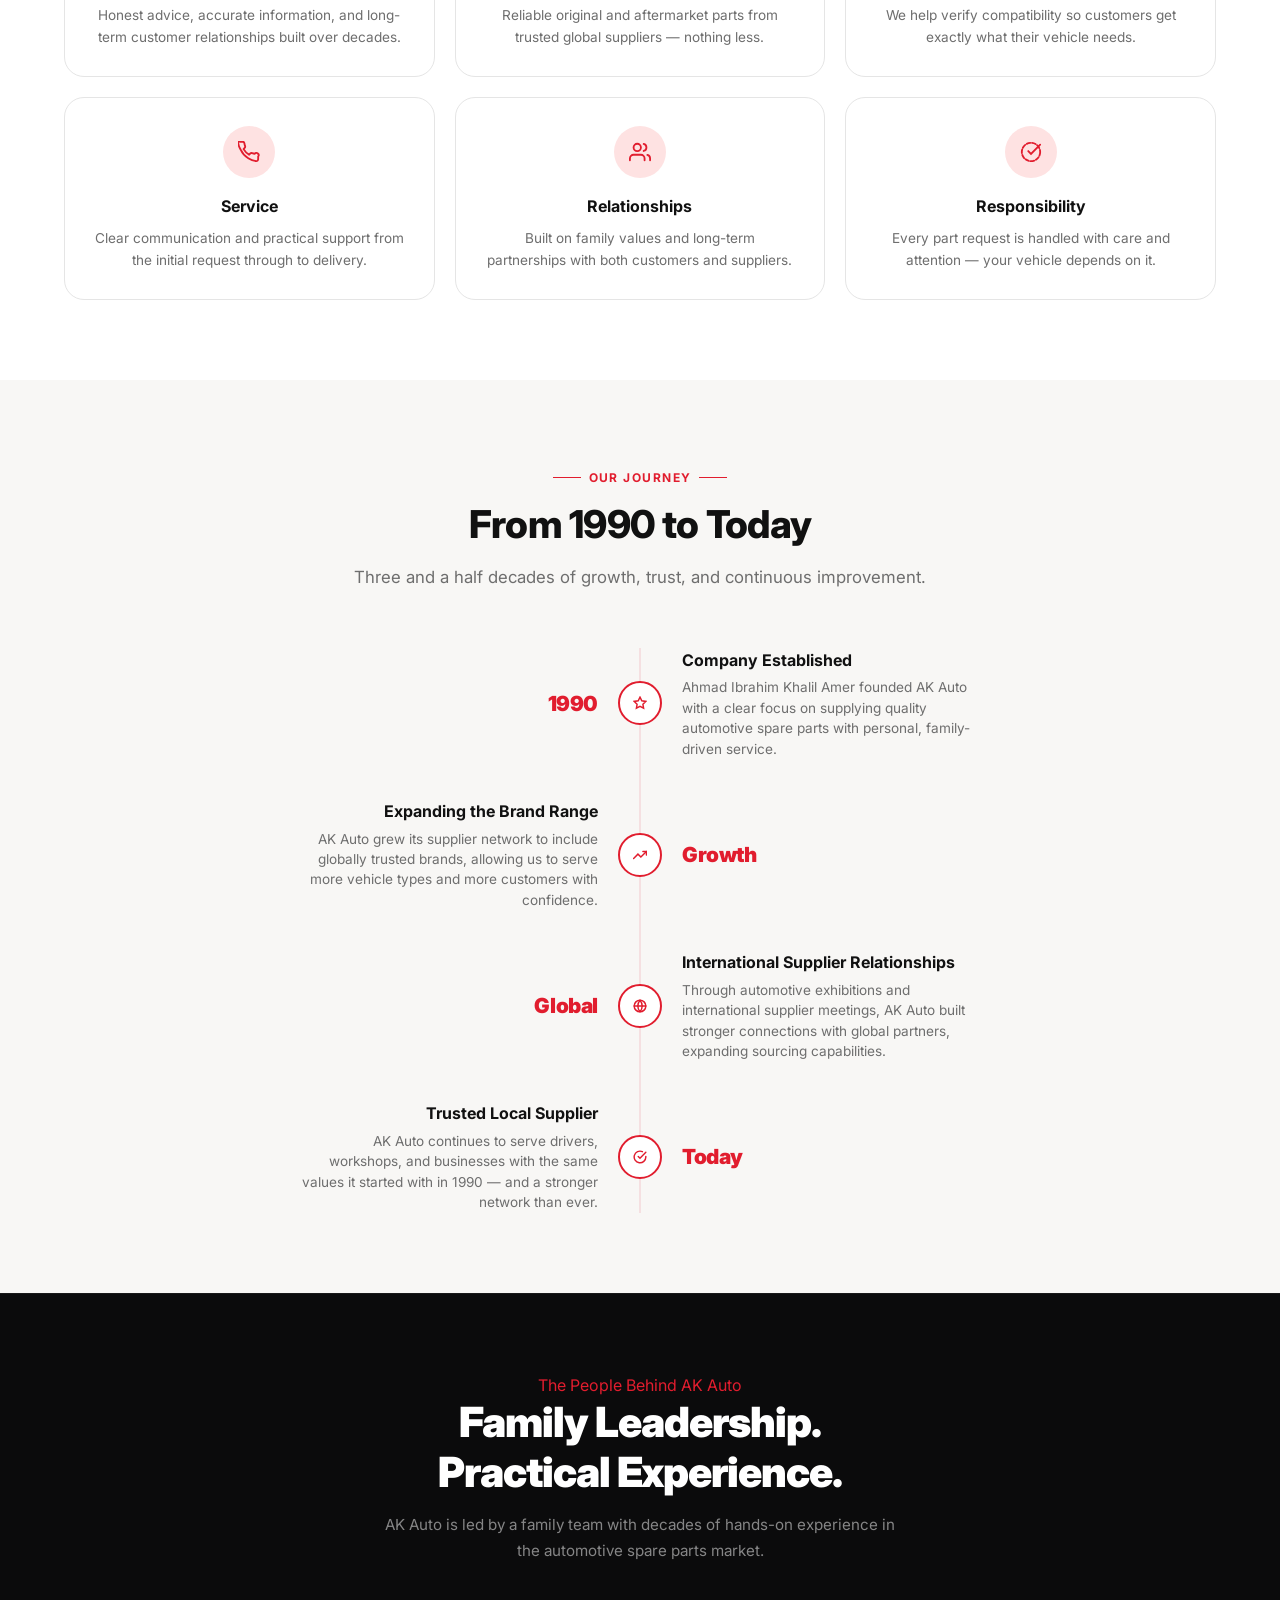
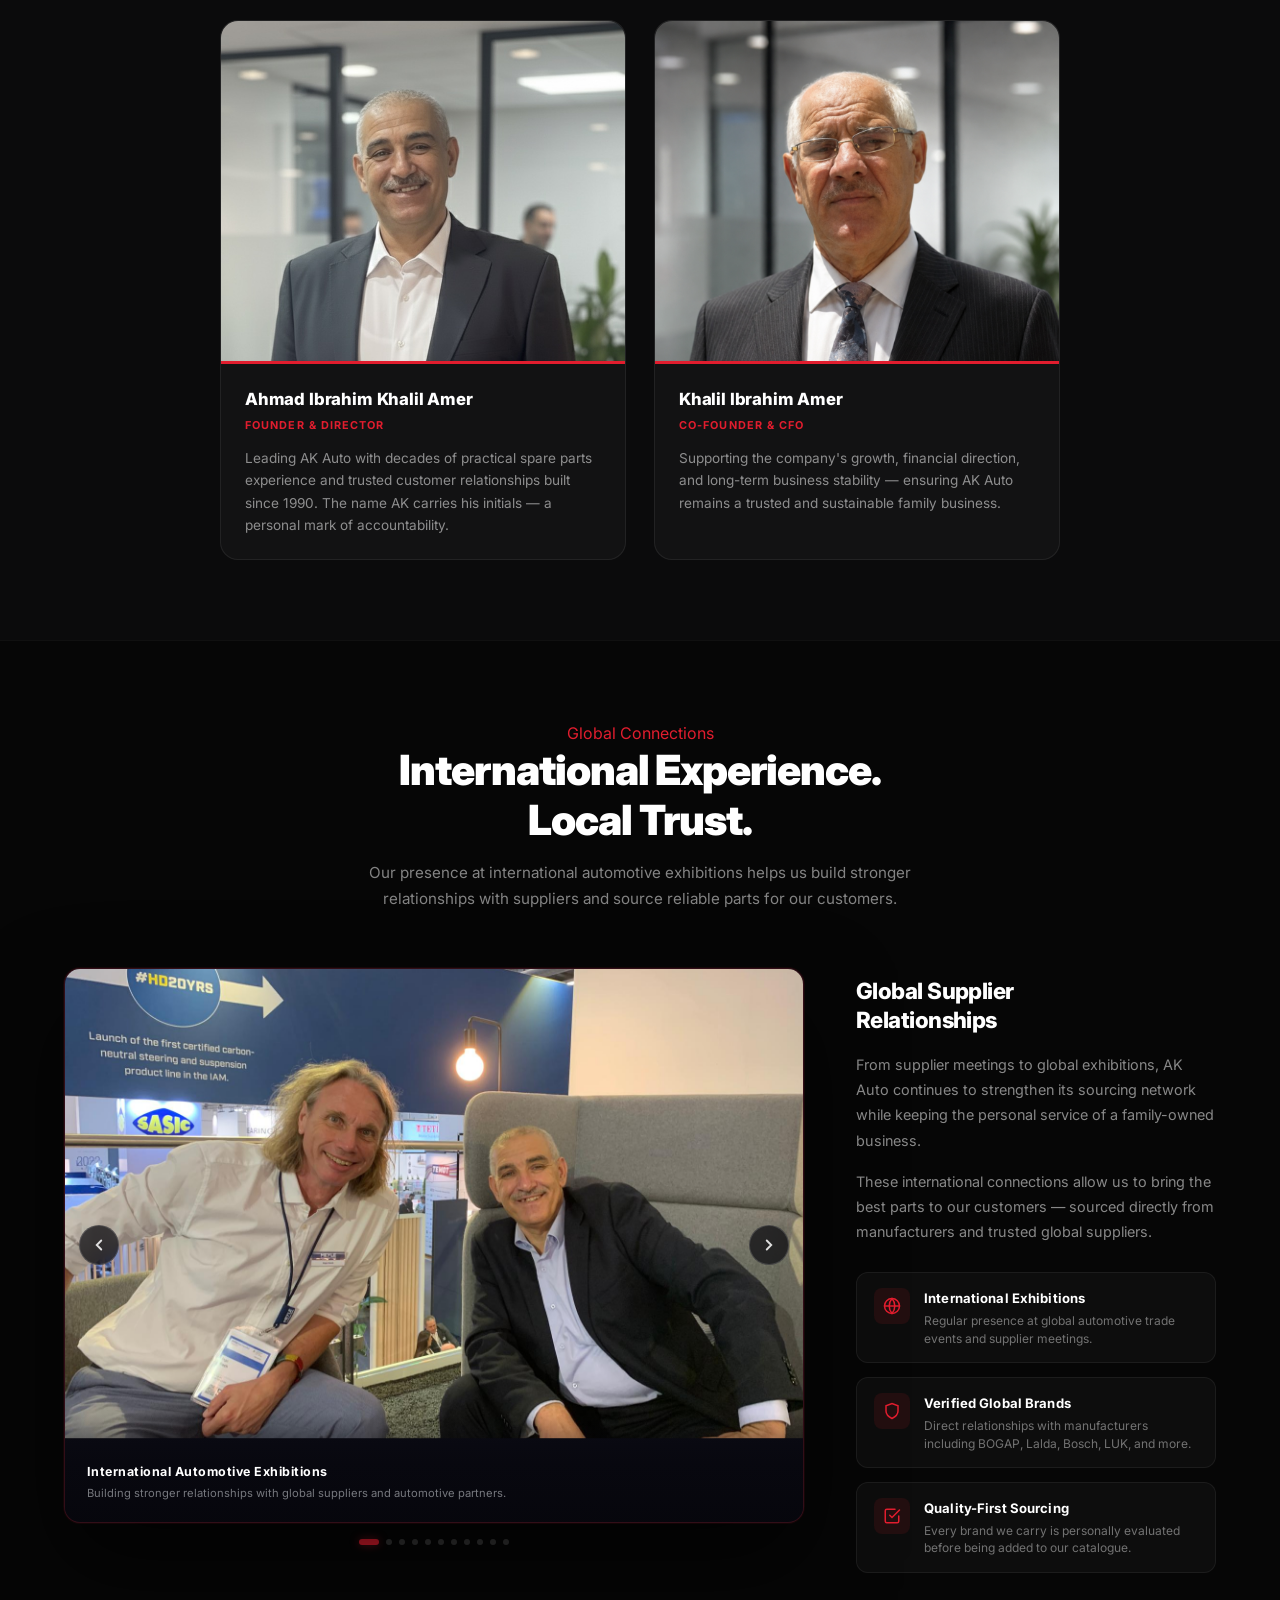
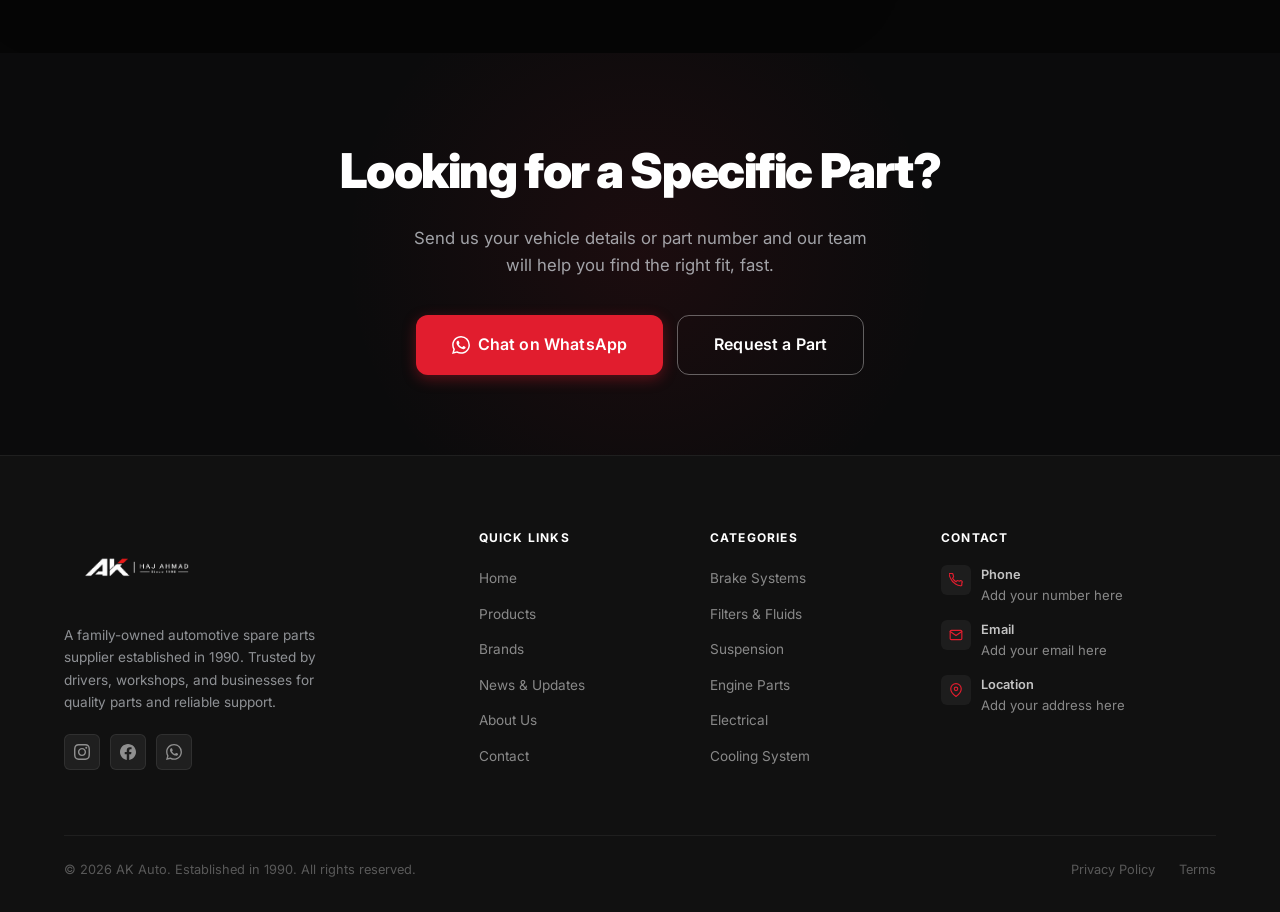
==== commit 498ecfd7: "Rebrand AIK Auto → AK Auto across all pages and translations" ====
--- a/about.html
+++ b/about.html
@@ -3,8 +3,8 @@
 <head>
   <meta charset="UTF-8" />
   <meta name="viewport" content="width=device-width, initial-scale=1.0" />
-  <title>About AIK Auto — Family-Owned Since 1990</title>
-  <meta name="description" content="Founded in 1990 by Ahmad Ibrahim Khalil Amer, AIK Auto is a family-owned automotive spare parts business built on trust, experience, and reliable service." />
+  <title>About AK Auto — Family-Owned Since 1990</title>
+  <meta name="description" content="Founded in 1990 by Ahmad Ibrahim Khalil Amer, AK Auto is a family-owned automotive spare parts business built on trust, experience, and reliable service." />
   <script>
     (function(){var t=localStorage.getItem('aik-theme')||(window.matchMedia('(prefers-color-scheme:dark)').matches?'dark':'light');document.documentElement.setAttribute('data-theme',t);})();
   </script>
@@ -18,9 +18,9 @@
 <nav class="navbar scrolled" role="navigation" aria-label="Main navigation">
   <div class="container">
     <div class="nav-inner">
-      <a href="index.html" class="nav-logo" aria-label="AIK Auto Home">
-        <img src="assets/aikdarklogo.png" alt="AIK Auto" class="nav-logo-img logo-dark" />
-        <img src="assets/aiklightlogo.png" alt="AIK Auto" class="nav-logo-img logo-light" />
+      <a href="index.html" class="nav-logo" aria-label="AK Auto Home">
+        <img src="assets/aikdarklogo.png" alt="AK Auto" class="nav-logo-img logo-dark" />
+        <img src="assets/aiklightlogo.png" alt="AK Auto" class="nav-logo-img logo-light" />
       </a>
       <ul class="nav-links" role="list">
         <li><a href="index.html" data-i18n="nav.home">Home</a></li>
@@ -36,7 +36,7 @@
           <svg class="icon-sun" width="16" height="16" viewBox="0 0 24 24" fill="none" stroke="currentColor" stroke-width="2" stroke-linecap="round"><circle cx="12" cy="12" r="5"/><line x1="12" y1="1" x2="12" y2="3"/><line x1="12" y1="21" x2="12" y2="23"/><line x1="4.22" y1="4.22" x2="5.64" y2="5.64"/><line x1="18.36" y1="18.36" x2="19.78" y2="19.78"/><line x1="1" y1="12" x2="3" y2="12"/><line x1="21" y1="12" x2="23" y2="12"/><line x1="4.22" y1="19.78" x2="5.64" y2="18.36"/><line x1="18.36" y1="5.64" x2="19.78" y2="4.22"/></svg>
           <svg class="icon-moon" width="16" height="16" viewBox="0 0 24 24" fill="none" stroke="currentColor" stroke-width="2" stroke-linecap="round"><path d="M21 12.79A9 9 0 1 1 11.21 3 7 7 0 0 0 21 12.79z"/></svg>
         </button>
-        <a href="#" class="nav-wa" aria-label="WhatsApp" data-wa="Hello AIK Auto, I need help finding a spare part."><svg width="18" height="18" viewBox="0 0 24 24" fill="currentColor"><path d="M17.472 14.382c-.297-.149-1.758-.867-2.03-.967-.273-.099-.471-.148-.67.15-.197.297-.767.966-.94 1.164-.173.199-.347.223-.644.075-.297-.15-1.255-.463-2.39-1.475-.883-.788-1.48-1.761-1.653-2.059-.173-.297-.018-.458.13-.606.134-.133.298-.347.446-.52.149-.174.198-.298.298-.497.099-.198.05-.371-.025-.52-.075-.149-.669-1.612-.916-2.207-.242-.579-.487-.5-.669-.51-.173-.008-.371-.01-.57-.01-.198 0-.52.074-.792.372-.272.297-1.04 1.016-1.04 2.479 0 1.462 1.065 2.875 1.213 3.074.149.198 2.096 3.2 5.077 4.487.709.306 1.262.489 1.694.625.712.227 1.36.195 1.871.118.571-.085 1.758-.719 2.006-1.413.248-.694.248-1.289.173-1.413-.074-.124-.272-.198-.57-.347m-5.421 7.403h-.004a9.87 9.87 0 01-5.031-1.378l-.361-.214-3.741.982.998-3.648-.235-.374a9.86 9.86 0 01-1.51-5.26c.001-5.45 4.436-9.884 9.888-9.884 2.64 0 5.122 1.03 6.988 2.898a9.825 9.825 0 012.893 6.994c-.003 5.45-4.437 9.884-9.885 9.884m8.413-18.297A11.815 11.815 0 0012.05 0C5.495 0 .16 5.335.157 11.892c0 2.096.547 4.142 1.588 5.945L.057 24l6.305-1.654a11.882 11.882 0 005.683 1.448h.005c6.554 0 11.89-5.335 11.893-11.893a11.821 11.821 0 00-3.48-8.413z"/></svg></a>
+        <a href="#" class="nav-wa" aria-label="WhatsApp" data-wa="Hello AK Auto, I need help finding a spare part."><svg width="18" height="18" viewBox="0 0 24 24" fill="currentColor"><path d="M17.472 14.382c-.297-.149-1.758-.867-2.03-.967-.273-.099-.471-.148-.67.15-.197.297-.767.966-.94 1.164-.173.199-.347.223-.644.075-.297-.15-1.255-.463-2.39-1.475-.883-.788-1.48-1.761-1.653-2.059-.173-.297-.018-.458.13-.606.134-.133.298-.347.446-.52.149-.174.198-.298.298-.497.099-.198.05-.371-.025-.52-.075-.149-.669-1.612-.916-2.207-.242-.579-.487-.5-.669-.51-.173-.008-.371-.01-.57-.01-.198 0-.52.074-.792.372-.272.297-1.04 1.016-1.04 2.479 0 1.462 1.065 2.875 1.213 3.074.149.198 2.096 3.2 5.077 4.487.709.306 1.262.489 1.694.625.712.227 1.36.195 1.871.118.571-.085 1.758-.719 2.006-1.413.248-.694.248-1.289.173-1.413-.074-.124-.272-.198-.57-.347m-5.421 7.403h-.004a9.87 9.87 0 01-5.031-1.378l-.361-.214-3.741.982.998-3.648-.235-.374a9.86 9.86 0 01-1.51-5.26c.001-5.45 4.436-9.884 9.888-9.884 2.64 0 5.122 1.03 6.988 2.898a9.825 9.825 0 012.893 6.994c-.003 5.45-4.437 9.884-9.885 9.884m8.413-18.297A11.815 11.815 0 0012.05 0C5.495 0 .16 5.335.157 11.892c0 2.096.547 4.142 1.588 5.945L.057 24l6.305-1.654a11.882 11.882 0 005.683 1.448h.005c6.554 0 11.89-5.335 11.893-11.893a11.821 11.821 0 00-3.48-8.413z"/></svg></a>
         <a href="contact.html" class="btn btn-primary btn-sm" data-i18n="nav.request_quote">Request a Quote</a>
       </div>
       <button class="hamburger" aria-label="Toggle menu"><span></span><span></span><span></span></button>
@@ -46,7 +46,7 @@
 
 <div class="mobile-menu">
   <a href="index.html" data-i18n="nav.home">Home</a><a href="products.html" data-i18n="nav.products">Products</a><a href="brands.html" data-i18n="nav.brands">Brands</a><a href="news.html" data-i18n="nav.news">News &amp; Updates</a><a href="about.html" data-i18n="nav.about">About</a><a href="contact.html" data-i18n="nav.contact">Contact</a>
-  <div class="mobile-menu-actions"><a href="contact.html" class="btn btn-primary" data-i18n="nav.request_quote">Request a Quote</a><a href="#" class="btn btn-secondary" data-wa="Hello AIK Auto, I need a spare part." data-i18n="mob.whatsapp">WhatsApp</a></div>
+  <div class="mobile-menu-actions"><a href="contact.html" class="btn btn-primary" data-i18n="nav.request_quote">Request a Quote</a><a href="#" class="btn btn-secondary" data-wa="Hello AK Auto, I need a spare part." data-i18n="mob.whatsapp">WhatsApp</a></div>
 </div>
 
 <!-- ============================================================
@@ -61,7 +61,7 @@
       <span class="ahb-dot" aria-hidden="true"></span>
       <span data-i18n="ab.badge">Established in 1990 &middot; Family-Owned Auto Parts Supplier</span>
     </div>
-    <h1 id="about-page-heading" data-i18n="ab.h">About AIK Auto</h1>
+    <h1 id="about-page-heading" data-i18n="ab.h">About AK Auto</h1>
     <p data-i18n="ab.p">A family-owned automotive spare parts business built on trust, experience, and long-term customer relationships.</p>
   </div>
 </section>
@@ -79,8 +79,8 @@
           Our Story
         </span>
         <h2 id="story-heading" data-i18n-html="ab.s.h">Founded on Family.<br>Built on Trust.</h2>
-        <p data-i18n="ab.s.p1">AIK Auto was founded in 1990 by Ahmad Ibrahim Khalil Amer and has grown as a family-owned automotive spare parts business focused on quality, trust, and long-term customer relationships. The name AIK carries the founder's initials — a personal mark that reflects the responsibility behind every part we supply.</p>
-        <p data-i18n="ab.s.p2">With decades of market experience, AIK Auto supports drivers, workshops, and businesses in finding the right parts with confidence. We are not a generic catalogue — we are a team that knows parts, knows customers, and stands behind every part we supply.</p>
+        <p data-i18n="ab.s.p1">AK Auto was founded in 1990 by Ahmad Ibrahim Khalil Amer and has grown as a family-owned automotive spare parts business focused on quality, trust, and long-term customer relationships. The name AK carries the founder's initials — a personal mark that reflects the responsibility behind every part we supply.</p>
+        <p data-i18n="ab.s.p2">With decades of market experience, AK Auto supports drivers, workshops, and businesses in finding the right parts with confidence. We are not a generic catalogue — we are a team that knows parts, knows customers, and stands behind every part we supply.</p>
         <div class="about-story-pills">
           <span class="asp-pill"><svg width="12" height="12" viewBox="0 0 24 24" fill="none" stroke="currentColor" stroke-width="2.5" stroke-linecap="round" aria-hidden="true"><rect x="3" y="4" width="18" height="18" rx="2"/><line x1="16" y1="2" x2="16" y2="6"/><line x1="8" y1="2" x2="8" y2="6"/><line x1="3" y1="10" x2="21" y2="10"/></svg><span data-i18n="ab.s.pl1">35+ Years in Business</span></span>
           <span class="asp-pill"><svg width="12" height="12" viewBox="0 0 24 24" fill="none" stroke="currentColor" stroke-width="2.5" stroke-linecap="round" aria-hidden="true"><path d="M17 21v-2a4 4 0 00-4-4H5a4 4 0 00-4 4v2"/><circle cx="9" cy="7" r="4"/><path d="M23 21v-2a4 4 0 00-3-3.87"/><path d="M16 3.13a4 4 0 010 7.75"/></svg><span data-i18n="ab.s.pl2">Family-Owned</span></span>
@@ -89,7 +89,7 @@
       </div>
 
       <div class="story-img reveal reveal-delay-2">
-        <img src="assets/team-warehouse-group.jpg" alt="AIK Auto team at the warehouse" class="about-story-real-img" />
+        <img src="assets/team-warehouse-group.jpg" alt="AK Auto team at the warehouse" class="about-story-real-img" />
       </div>
 
     </div>
@@ -192,7 +192,7 @@
         </div>
         <div class="timeline-body">
           <h4 data-i18n="ab.tl1h">Company Established</h4>
-          <p data-i18n="ab.tl1p">Ahmad Ibrahim Khalil Amer founded AIK Auto with a clear focus on supplying quality automotive spare parts with personal, family-driven service.</p>
+          <p data-i18n="ab.tl1p">Ahmad Ibrahim Khalil Amer founded AK Auto with a clear focus on supplying quality automotive spare parts with personal, family-driven service.</p>
         </div>
       </div>
 
@@ -203,7 +203,7 @@
         </div>
         <div class="timeline-body">
           <h4 data-i18n="ab.tl2h">Expanding the Brand Range</h4>
-          <p data-i18n="ab.tl2p">AIK Auto grew its supplier network to include globally trusted brands, allowing us to serve more vehicle types and more customers with confidence.</p>
+          <p data-i18n="ab.tl2p">AK Auto grew its supplier network to include globally trusted brands, allowing us to serve more vehicle types and more customers with confidence.</p>
         </div>
       </div>
 
@@ -214,7 +214,7 @@
         </div>
         <div class="timeline-body">
           <h4 data-i18n="ab.tl3h">International Supplier Relationships</h4>
-          <p data-i18n="ab.tl3p">Through automotive exhibitions and international supplier meetings, AIK Auto built stronger connections with global partners, expanding sourcing capabilities.</p>
+          <p data-i18n="ab.tl3p">Through automotive exhibitions and international supplier meetings, AK Auto built stronger connections with global partners, expanding sourcing capabilities.</p>
         </div>
       </div>
 
@@ -225,7 +225,7 @@
         </div>
         <div class="timeline-body">
           <h4 data-i18n="ab.tl4h">Trusted Local Supplier</h4>
-          <p data-i18n="ab.tl4p">AIK Auto continues to serve drivers, workshops, and businesses with the same values it started with in 1990 — and a stronger network than ever.</p>
+          <p data-i18n="ab.tl4p">AK Auto continues to serve drivers, workshops, and businesses with the same values it started with in 1990 — and a stronger network than ever.</p>
         </div>
       </div>
 
@@ -240,9 +240,9 @@
   <div class="container">
 
     <div class="about-team-header reveal">
-      <span class="eyebrow" style="color:var(--red);">The People Behind AIK Auto</span>
+      <span class="eyebrow" style="color:var(--red);">The People Behind AK Auto</span>
       <h2 id="team-heading" data-i18n-html="ab.tm.h">Family Leadership.<br>Practical Experience.</h2>
-      <p data-i18n="ab.tm.p">AIK Auto is led by a family team with decades of hands-on experience in the automotive spare parts market.</p>
+      <p data-i18n="ab.tm.p">AK Auto is led by a family team with decades of hands-on experience in the automotive spare parts market.</p>
     </div>
 
     <div class="team-portraits-wrap">
@@ -250,26 +250,26 @@
       <!-- Founder -->
       <div class="team-portrait-card reveal">
         <div class="tpc-photo">
-          <img src="assets/founder-portrait-ahmad.jpg" alt="Ahmad Ibrahim Khalil Amer, Founder and Director of AIK Auto" />
+          <img src="assets/founder-portrait-ahmad.jpg" alt="Ahmad Ibrahim Khalil Amer, Founder and Director of AK Auto" />
         </div>
         <div class="tpc-accent" aria-hidden="true"></div>
         <div class="tpc-info">
           <div class="tpc-name" data-i18n="ab.f.name">Ahmad Ibrahim Khalil Amer</div>
           <span class="tpc-role" data-i18n="ab.f.role">Founder &amp; Director</span>
-          <p class="tpc-desc" data-i18n="ab.f.desc">Leading AIK Auto with decades of practical spare parts experience and trusted customer relationships built since 1990. The name AIK carries his initials — a personal mark of accountability.</p>
+          <p class="tpc-desc" data-i18n="ab.f.desc">Leading AK Auto with decades of practical spare parts experience and trusted customer relationships built since 1990. The name AK carries his initials — a personal mark of accountability.</p>
         </div>
       </div>
 
       <!-- CFO -->
       <div class="team-portrait-card reveal reveal-delay-1">
         <div class="tpc-photo">
-          <img src="assets/khalil.PNG" alt="Khalil Ibrahim Amer, Co-Founder and CFO of AIK Auto" />
+          <img src="assets/khalil.PNG" alt="Khalil Ibrahim Amer, Co-Founder and CFO of AK Auto" />
         </div>
         <div class="tpc-accent" aria-hidden="true"></div>
         <div class="tpc-info">
           <div class="tpc-name" data-i18n="ab.c.name">Khalel Ibrahim Amer</div>
           <span class="tpc-role" data-i18n="ab.c.role">Chief Financial Officer</span>
-          <p class="tpc-desc" data-i18n="ab.c.desc">Supporting the company's growth, financial direction, and long-term business stability — ensuring AIK Auto remains a trusted and sustainable family business.</p>
+          <p class="tpc-desc" data-i18n="ab.c.desc">Supporting the company's growth, financial direction, and long-term business stability — ensuring AK Auto remains a trusted and sustainable family business.</p>
         </div>
       </div>
 
@@ -325,7 +325,7 @@
       <!-- Side text (right) -->
       <div class="about-exh-text reveal reveal-delay-1">
         <h3 data-i18n-html="ab.ex.th">Global Supplier<br>Relationships</h3>
-        <p data-i18n="ab.ex.tp1">From supplier meetings to global exhibitions, AIK Auto continues to strengthen its sourcing network while keeping the personal service of a family-owned business.</p>
+        <p data-i18n="ab.ex.tp1">From supplier meetings to global exhibitions, AK Auto continues to strengthen its sourcing network while keeping the personal service of a family-owned business.</p>
         <p data-i18n="ab.ex.tp2">These international connections allow us to bring the best parts to our customers — sourced directly from manufacturers and trusted global suppliers.</p>
 
         <div class="about-exh-stats">
@@ -371,7 +371,7 @@
     <h2 id="cta-heading" class="reveal" data-i18n="ab.cta.h">Looking for a Specific Part?</h2>
     <p class="reveal reveal-delay-1" data-i18n="ab.cta.p">Send us your vehicle details or part number and our team will help you find the right fit, fast.</p>
     <div class="cta-actions reveal reveal-delay-2">
-      <a href="#" class="btn btn-primary btn-lg" data-wa="Hello AIK Auto, I need a spare part. My vehicle details are:">
+      <a href="#" class="btn btn-primary btn-lg" data-wa="Hello AK Auto, I need a spare part. My vehicle details are:">
         <svg width="18" height="18" viewBox="0 0 24 24" fill="currentColor" aria-hidden="true"><path d="M17.472 14.382c-.297-.149-1.758-.867-2.03-.967-.273-.099-.471-.148-.67.15-.197.297-.767.966-.94 1.164-.173.199-.347.223-.644.075-.297-.15-1.255-.463-2.39-1.475-.883-.788-1.48-1.761-1.653-2.059-.173-.297-.018-.458.13-.606.134-.133.298-.347.446-.52.149-.174.198-.298.298-.497.099-.198.05-.371-.025-.52-.075-.149-.669-1.612-.916-2.207-.242-.579-.487-.5-.669-.51-.173-.008-.371-.01-.57-.01-.198 0-.52.074-.792.372-.272.297-1.04 1.016-1.04 2.479 0 1.462 1.065 2.875 1.213 3.074.149.198 2.096 3.2 5.077 4.487.709.306 1.262.489 1.694.625.712.227 1.36.195 1.871.118.571-.085 1.758-.719 2.006-1.413.248-.694.248-1.289.173-1.413-.074-.124-.272-.198-.57-.347m-5.421 7.403h-.004a9.87 9.87 0 01-5.031-1.378l-.361-.214-3.741.982.998-3.648-.235-.374a9.86 9.86 0 01-1.51-5.26c.001-5.45 4.436-9.884 9.888-9.884 2.64 0 5.122 1.03 6.988 2.898a9.825 9.825 0 012.893 6.994c-.003 5.45-4.437 9.884-9.885 9.884m8.413-18.297A11.815 11.815 0 0012.05 0C5.495 0 .16 5.335.157 11.892c0 2.096.547 4.142 1.588 5.945L.057 24l6.305-1.654a11.882 11.882 0 005.683 1.448h.005c6.554 0 11.89-5.335 11.893-11.893a11.821 11.821 0 00-3.48-8.413z"/></svg>
         <span data-i18n="ab.cta.wa">Chat on WhatsApp</span>
       </a>
@@ -385,12 +385,12 @@
   <div class="container">
     <div class="footer-grid">
       <div class="footer-brand">
-        <a href="index.html" class="nav-logo"><img src="assets/aikdarklogo.png" alt="AIK Auto" class="footer-logo" /></a>
+        <a href="index.html" class="nav-logo"><img src="assets/aikdarklogo.png" alt="AK Auto" class="footer-logo" /></a>
         <p data-i18n="ft.tagline">A family-owned automotive spare parts supplier established in 1990. Trusted by drivers, workshops, and businesses for quality parts and reliable support.</p>
         <div class="footer-social">
           <a href="#" aria-label="Instagram"><svg width="16" height="16" viewBox="0 0 24 24" fill="currentColor"><path d="M12 2.163c3.204 0 3.584.012 4.85.07 3.252.148 4.771 1.691 4.919 4.919.058 1.265.069 1.645.069 4.849 0 3.205-.012 3.584-.069 4.849-.149 3.225-1.664 4.771-4.919 4.919-1.266.058-1.644.07-4.85.07-3.204 0-3.584-.012-4.849-.07-3.26-.149-4.771-1.699-4.919-4.92-.058-1.265-.07-1.644-.07-4.849 0-3.204.013-3.583.07-4.849.149-3.227 1.664-4.771 4.919-4.919 1.266-.057 1.645-.069 4.849-.069zm0-2.163c-3.259 0-3.667.014-4.947.072-4.358.2-6.78 2.618-6.98 6.98-.059 1.281-.073 1.689-.073 4.948 0 3.259.014 3.668.072 4.948.2 4.358 2.618 6.78 6.98 6.98 1.281.058 1.689.072 4.948.072 3.259 0 3.668-.014 4.948-.072 4.354-.2 6.782-2.618 6.979-6.98.059-1.28.073-1.689.073-4.948 0-3.259-.014-3.667-.072-4.947-.196-4.354-2.617-6.78-6.979-6.98-1.281-.059-1.69-.073-4.949-.073zm0 5.838c-3.403 0-6.162 2.759-6.162 6.162s2.759 6.163 6.162 6.163 6.162-2.759 6.162-6.163c0-3.403-2.759-6.162-6.162-6.162zm0 10.162c-2.209 0-4-1.79-4-4 0-2.209 1.791-4 4-4s4 1.791 4 4c0 2.21-1.791 4-4 4zm6.406-11.845c-.796 0-1.441.645-1.441 1.44s.645 1.44 1.441 1.44c.795 0 1.439-.645 1.439-1.44s-.644-1.44-1.439-1.44z"/></svg></a>
           <a href="#" aria-label="Facebook"><svg width="16" height="16" viewBox="0 0 24 24" fill="currentColor"><path d="M24 12.073c0-6.627-5.373-12-12-12s-12 5.373-12 12c0 5.99 4.388 10.954 10.125 11.854v-8.385H7.078v-3.47h3.047V9.43c0-3.007 1.792-4.669 4.533-4.669 1.312 0 2.686.235 2.686.235v2.953H15.83c-1.491 0-1.956.925-1.956 1.874v2.25h3.328l-.532 3.47h-2.796v8.385C19.612 23.027 24 18.062 24 12.073z"/></svg></a>
-          <a href="#" aria-label="WhatsApp" data-wa="Hello AIK Auto!"><svg width="16" height="16" viewBox="0 0 24 24" fill="currentColor"><path d="M17.472 14.382c-.297-.149-1.758-.867-2.03-.967-.273-.099-.471-.148-.67.15-.197.297-.767.966-.94 1.164-.173.199-.347.223-.644.075-.297-.15-1.255-.463-2.39-1.475-.883-.788-1.48-1.761-1.653-2.059-.173-.297-.018-.458.13-.606.134-.133.298-.347.446-.52.149-.174.198-.298.298-.497.099-.198.05-.371-.025-.52-.075-.149-.669-1.612-.916-2.207-.242-.579-.487-.5-.669-.51-.173-.008-.371-.01-.57-.01-.198 0-.52.074-.792.372-.272.297-1.04 1.016-1.04 2.479 0 1.462 1.065 2.875 1.213 3.074.149.198 2.096 3.2 5.077 4.487.709.306 1.262.489 1.694.625.712.227 1.36.195 1.871.118.571-.085 1.758-.719 2.006-1.413.248-.694.248-1.289.173-1.413-.074-.124-.272-.198-.57-.347m-5.421 7.403h-.004a9.87 9.87 0 01-5.031-1.378l-.361-.214-3.741.982.998-3.648-.235-.374a9.86 9.86 0 01-1.51-5.26c.001-5.45 4.436-9.884 9.888-9.884 2.64 0 5.122 1.03 6.988 2.898a9.825 9.825 0 012.893 6.994c-.003 5.45-4.437 9.884-9.885 9.884m8.413-18.297A11.815 11.815 0 0012.05 0C5.495 0 .16 5.335.157 11.892c0 2.096.547 4.142 1.588 5.945L.057 24l6.305-1.654a11.882 11.882 0 005.683 1.448h.005c6.554 0 11.89-5.335 11.893-11.893a11.821 11.821 0 00-3.48-8.413z"/></svg></a>
+          <a href="#" aria-label="WhatsApp" data-wa="Hello AK Auto!"><svg width="16" height="16" viewBox="0 0 24 24" fill="currentColor"><path d="M17.472 14.382c-.297-.149-1.758-.867-2.03-.967-.273-.099-.471-.148-.67.15-.197.297-.767.966-.94 1.164-.173.199-.347.223-.644.075-.297-.15-1.255-.463-2.39-1.475-.883-.788-1.48-1.761-1.653-2.059-.173-.297-.018-.458.13-.606.134-.133.298-.347.446-.52.149-.174.198-.298.298-.497.099-.198.05-.371-.025-.52-.075-.149-.669-1.612-.916-2.207-.242-.579-.487-.5-.669-.51-.173-.008-.371-.01-.57-.01-.198 0-.52.074-.792.372-.272.297-1.04 1.016-1.04 2.479 0 1.462 1.065 2.875 1.213 3.074.149.198 2.096 3.2 5.077 4.487.709.306 1.262.489 1.694.625.712.227 1.36.195 1.871.118.571-.085 1.758-.719 2.006-1.413.248-.694.248-1.289.173-1.413-.074-.124-.272-.198-.57-.347m-5.421 7.403h-.004a9.87 9.87 0 01-5.031-1.378l-.361-.214-3.741.982.998-3.648-.235-.374a9.86 9.86 0 01-1.51-5.26c.001-5.45 4.436-9.884 9.888-9.884 2.64 0 5.122 1.03 6.988 2.898a9.825 9.825 0 012.893 6.994c-.003 5.45-4.437 9.884-9.885 9.884m8.413-18.297A11.815 11.815 0 0012.05 0C5.495 0 .16 5.335.157 11.892c0 2.096.547 4.142 1.588 5.945L.057 24l6.305-1.654a11.882 11.882 0 005.683 1.448h.005c6.554 0 11.89-5.335 11.893-11.893a11.821 11.821 0 00-3.48-8.413z"/></svg></a>
         </div>
       </div>
       <div class="footer-col"><h4 data-i18n="ft.quick">Quick Links</h4><ul><li><a href="index.html" data-i18n="nav.home">Home</a></li><li><a href="products.html" data-i18n="nav.products">Products</a></li><li><a href="brands.html" data-i18n="nav.brands">Brands</a></li><li><a href="news.html" data-i18n="nav.news">News &amp; Updates</a></li><li><a href="about.html" data-i18n="ft.about_us">About Us</a></li><li><a href="contact.html" data-i18n="nav.contact">Contact</a></li></ul></div>
@@ -402,7 +402,7 @@
       </div>
     </div>
     <div class="footer-bottom">
-      <p>© 2026 AIK Auto. Established in 1990. All rights reserved.</p>
+      <p>© 2026 AK Auto. Established in 1990. All rights reserved.</p>
       <div class="footer-bottom-links"><a href="#">Privacy Policy</a><a href="#">Terms</a></div>
     </div>
   </div>
@@ -410,7 +410,7 @@
 
 <div class="wa-float">
   <span class="wa-float-tooltip">Chat with us on WhatsApp</span>
-  <a href="#" class="wa-float-btn" aria-label="Chat on WhatsApp" data-wa="Hello AIK Auto, I need help finding a spare part."><svg width="26" height="26" viewBox="0 0 24 24" fill="currentColor"><path d="M17.472 14.382c-.297-.149-1.758-.867-2.03-.967-.273-.099-.471-.148-.67.15-.197.297-.767.966-.94 1.164-.173.199-.347.223-.644.075-.297-.15-1.255-.463-2.39-1.475-.883-.788-1.48-1.761-1.653-2.059-.173-.297-.018-.458.13-.606.134-.133.298-.347.446-.52.149-.174.198-.298.298-.497.099-.198.05-.371-.025-.52-.075-.149-.669-1.612-.916-2.207-.242-.579-.487-.5-.669-.51-.173-.008-.371-.01-.57-.01-.198 0-.52.074-.792.372-.272.297-1.04 1.016-1.04 2.479 0 1.462 1.065 2.875 1.213 3.074.149.198 2.096 3.2 5.077 4.487.709.306 1.262.489 1.694.625.712.227 1.36.195 1.871.118.571-.085 1.758-.719 2.006-1.413.248-.694.248-1.289.173-1.413-.074-.124-.272-.198-.57-.347m-5.421 7.403h-.004a9.87 9.87 0 01-5.031-1.378l-.361-.214-3.741.982.998-3.648-.235-.374a9.86 9.86 0 01-1.51-5.26c.001-5.45 4.436-9.884 9.888-9.884 2.64 0 5.122 1.03 6.988 2.898a9.825 9.825 0 012.893 6.994c-.003 5.45-4.437 9.884-9.885 9.884m8.413-18.297A11.815 11.815 0 0012.05 0C5.495 0 .16 5.335.157 11.892c0 2.096.547 4.142 1.588 5.945L.057 24l6.305-1.654a11.882 11.882 0 005.683 1.448h.005c6.554 0 11.89-5.335 11.893-11.893a11.821 11.821 0 00-3.48-8.413z"/></svg></a>
+  <a href="#" class="wa-float-btn" aria-label="Chat on WhatsApp" data-wa="Hello AK Auto, I need help finding a spare part."><svg width="26" height="26" viewBox="0 0 24 24" fill="currentColor"><path d="M17.472 14.382c-.297-.149-1.758-.867-2.03-.967-.273-.099-.471-.148-.67.15-.197.297-.767.966-.94 1.164-.173.199-.347.223-.644.075-.297-.15-1.255-.463-2.39-1.475-.883-.788-1.48-1.761-1.653-2.059-.173-.297-.018-.458.13-.606.134-.133.298-.347.446-.52.149-.174.198-.298.298-.497.099-.198.05-.371-.025-.52-.075-.149-.669-1.612-.916-2.207-.242-.579-.487-.5-.669-.51-.173-.008-.371-.01-.57-.01-.198 0-.52.074-.792.372-.272.297-1.04 1.016-1.04 2.479 0 1.462 1.065 2.875 1.213 3.074.149.198 2.096 3.2 5.077 4.487.709.306 1.262.489 1.694.625.712.227 1.36.195 1.871.118.571-.085 1.758-.719 2.006-1.413.248-.694.248-1.289.173-1.413-.074-.124-.272-.198-.57-.347m-5.421 7.403h-.004a9.87 9.87 0 01-5.031-1.378l-.361-.214-3.741.982.998-3.648-.235-.374a9.86 9.86 0 01-1.51-5.26c.001-5.45 4.436-9.884 9.888-9.884 2.64 0 5.122 1.03 6.988 2.898a9.825 9.825 0 012.893 6.994c-.003 5.45-4.437 9.884-9.885 9.884m8.413-18.297A11.815 11.815 0 0012.05 0C5.495 0 .16 5.335.157 11.892c0 2.096.547 4.142 1.588 5.945L.057 24l6.305-1.654a11.882 11.882 0 005.683 1.448h.005c6.554 0 11.89-5.335 11.893-11.893a11.821 11.821 0 00-3.48-8.413z"/></svg></a>
 </div>
 
 <script src="js/translations.js"></script>
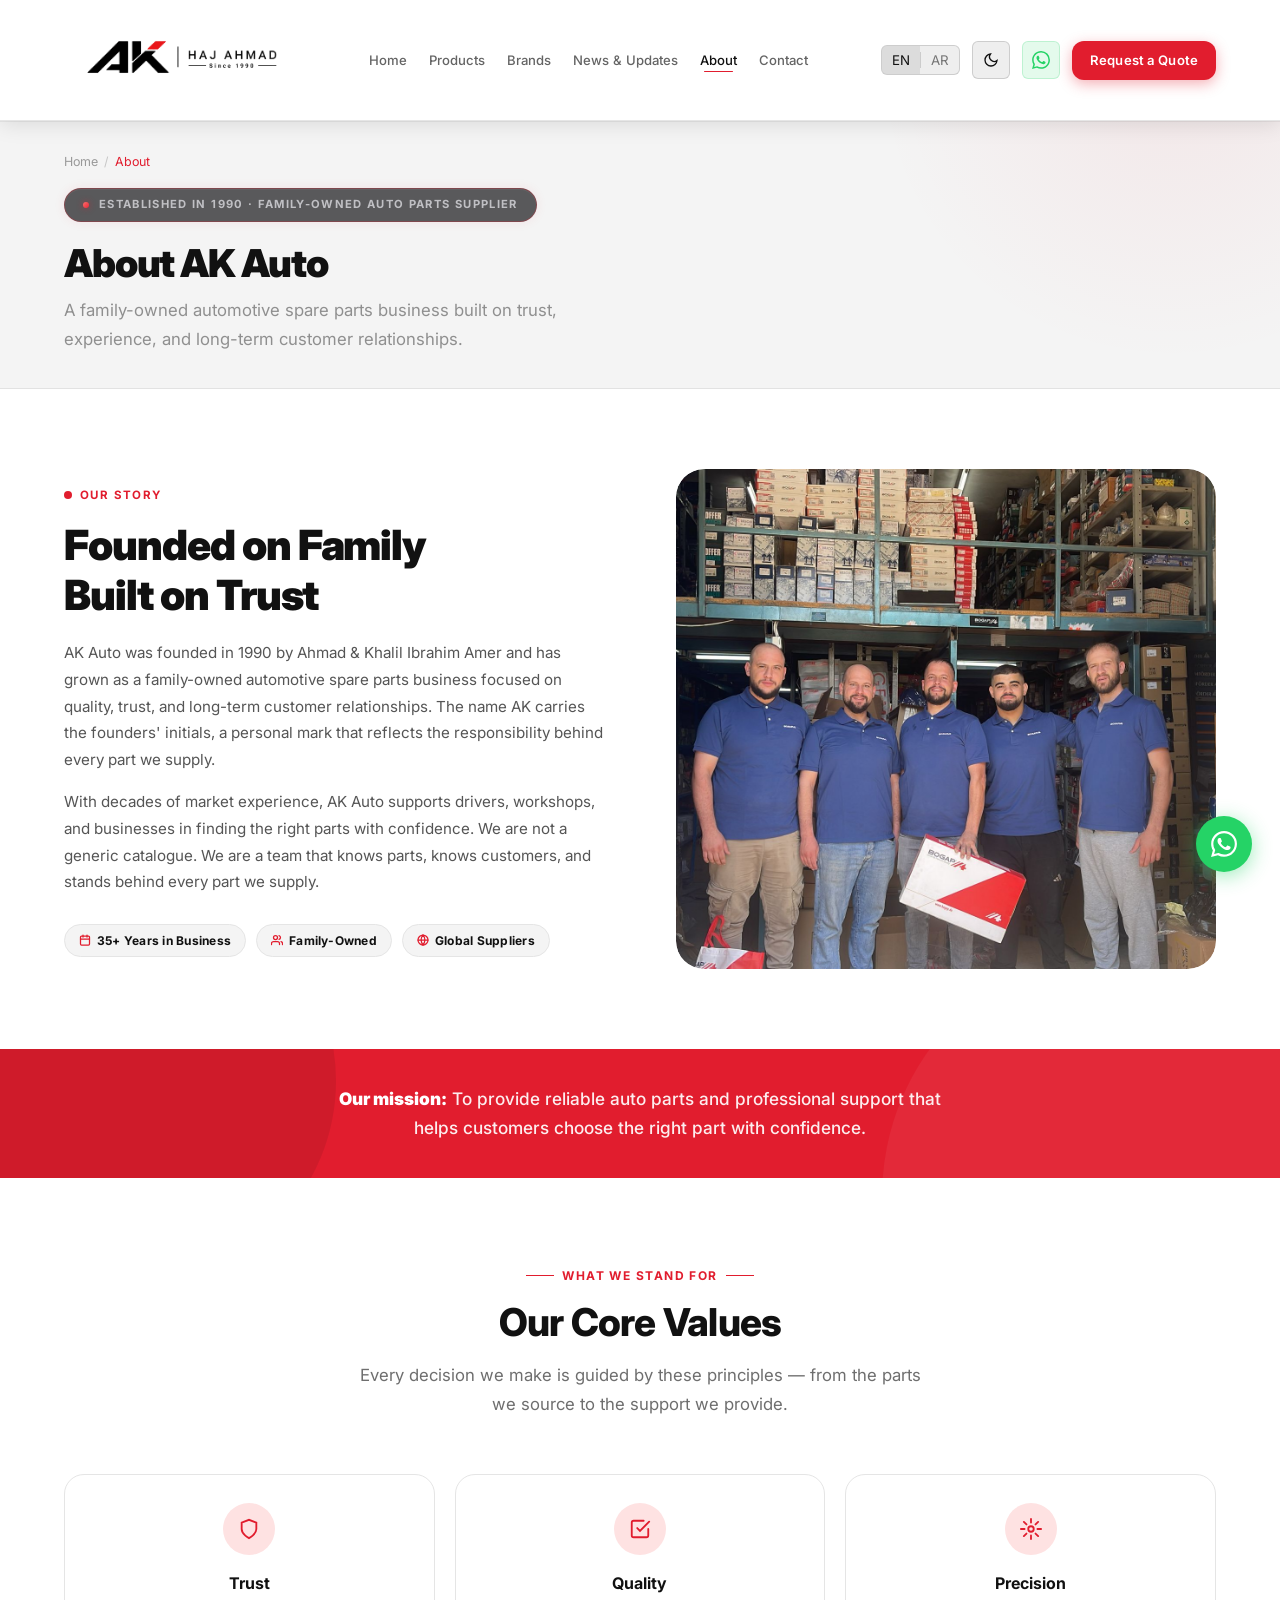
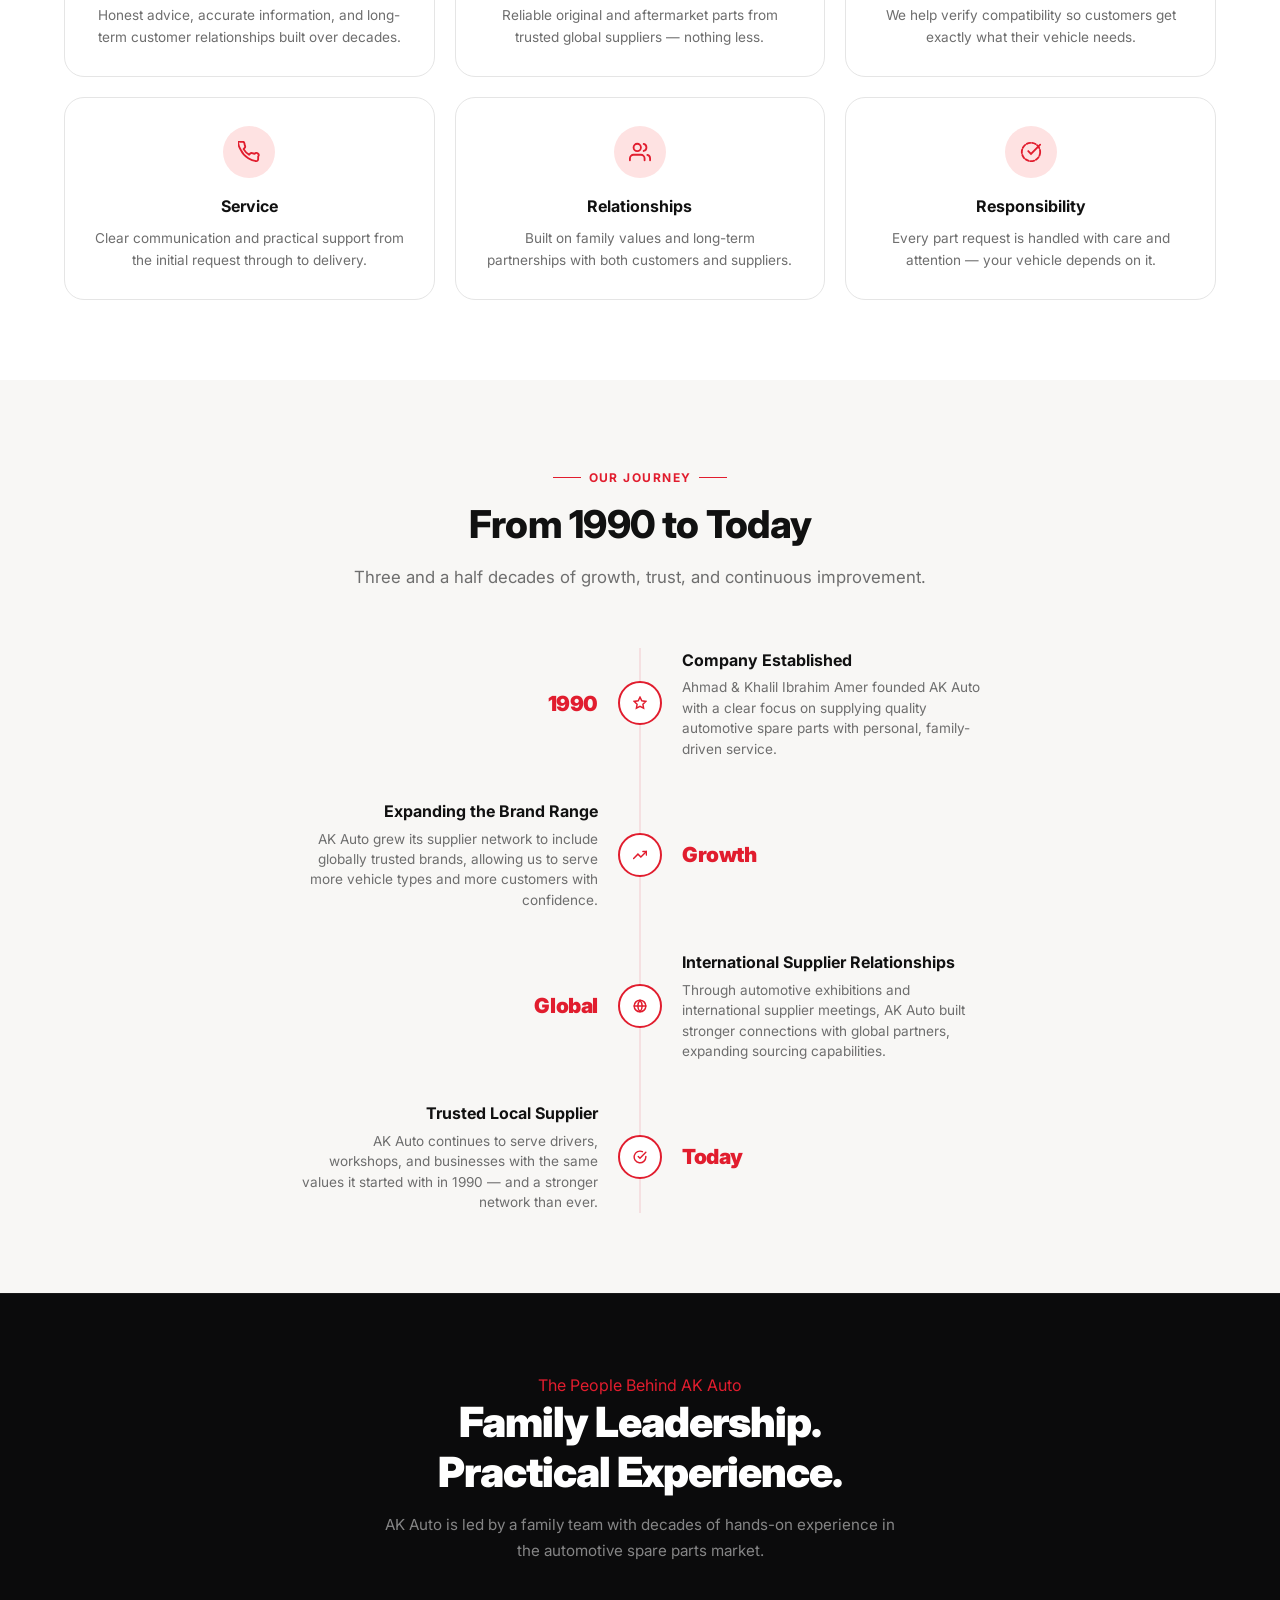
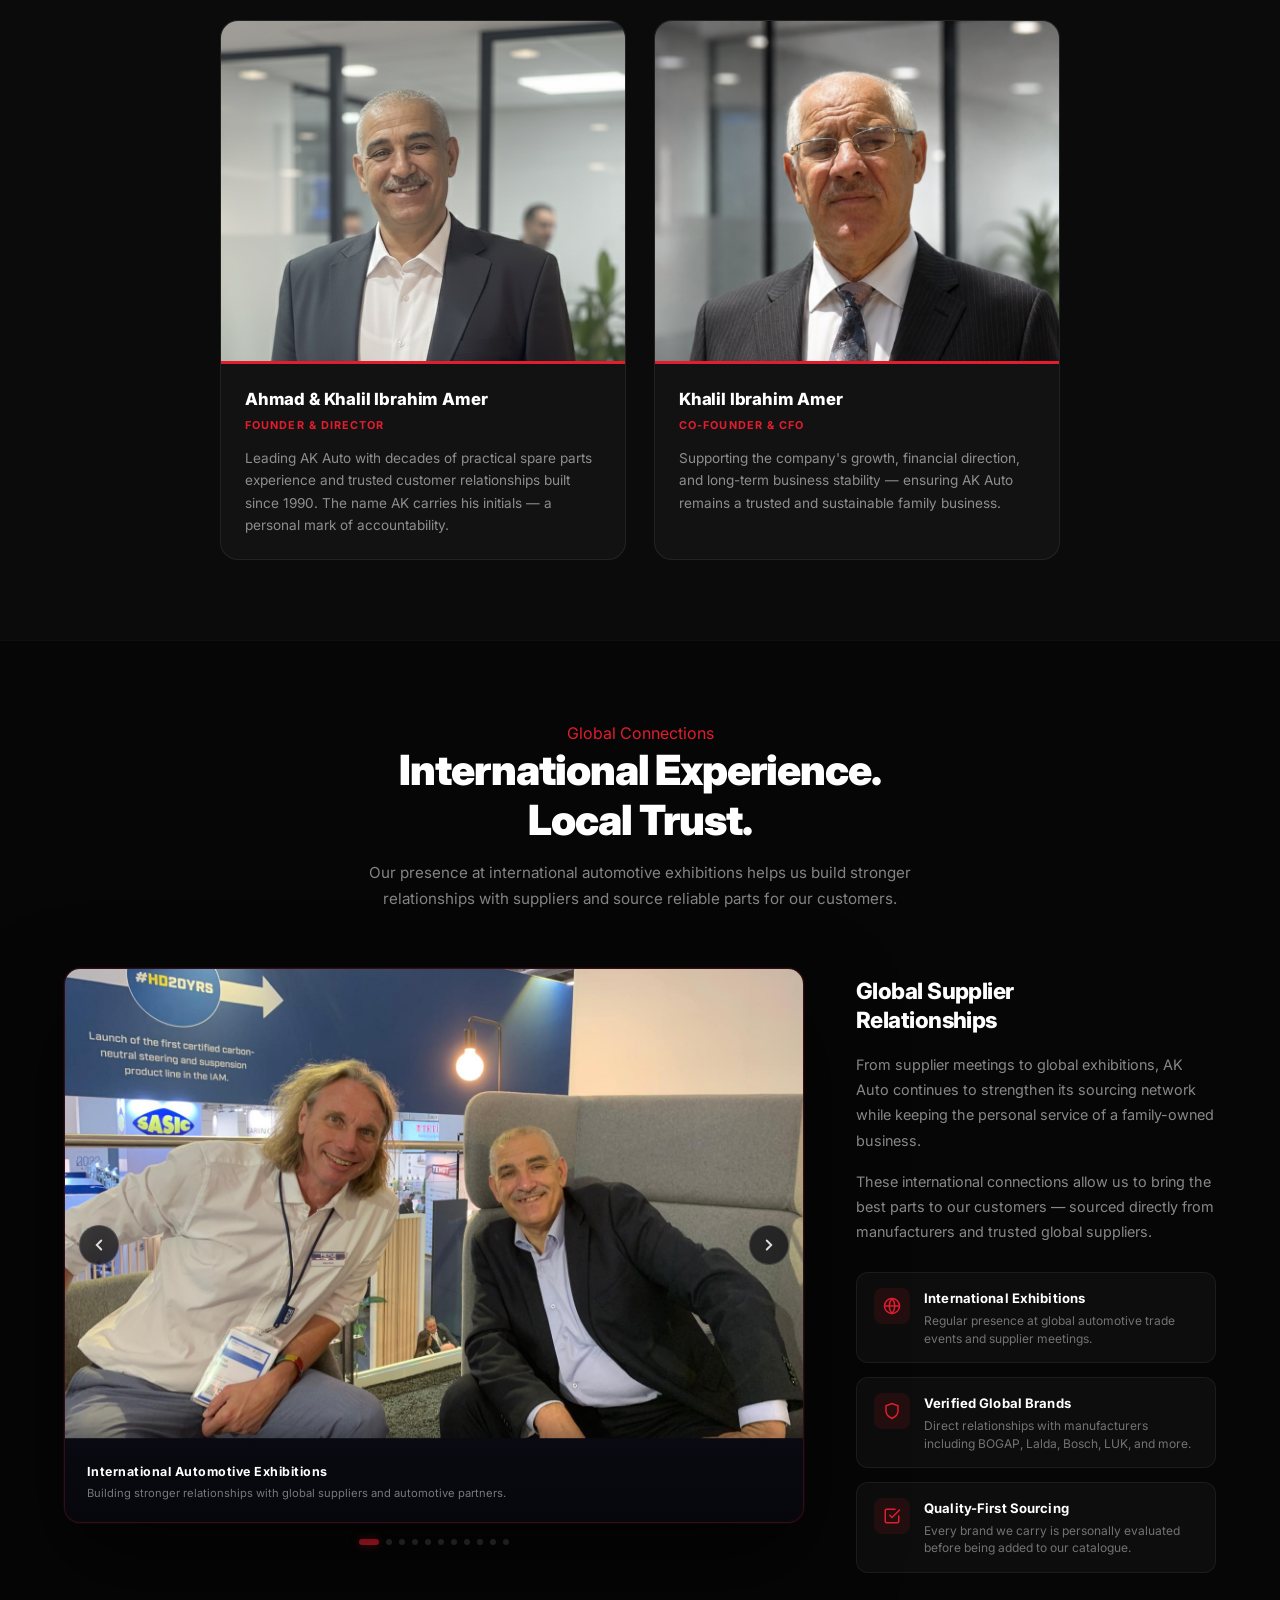
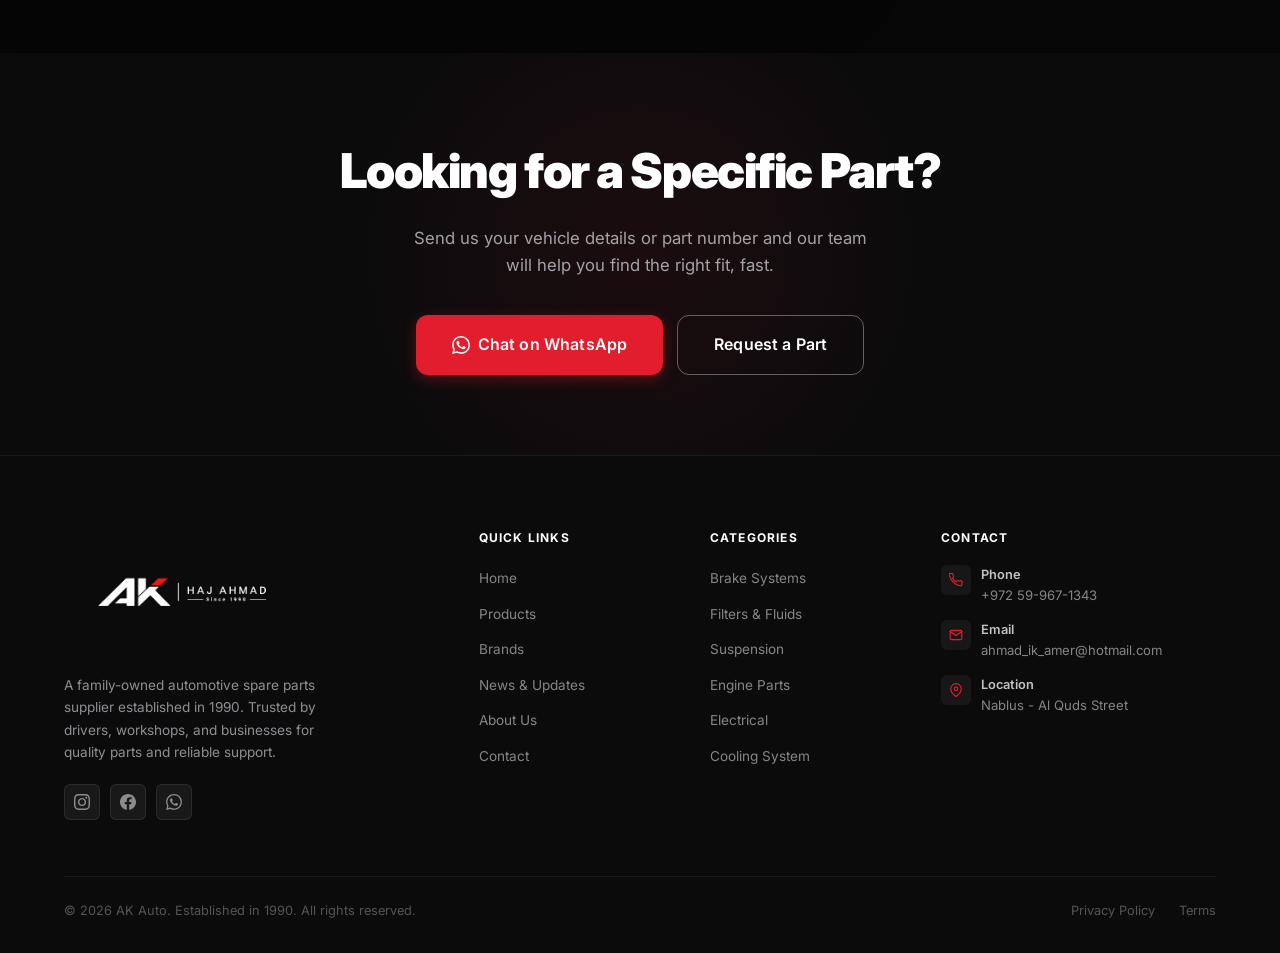
==== commit 0626f4bc: "Fix footer in Arabic, wire social/contact links, update founder name and email - RTL: social icons r" ====
--- a/about.html
+++ b/about.html
@@ -4,7 +4,7 @@
   <meta charset="UTF-8" />
   <meta name="viewport" content="width=device-width, initial-scale=1.0" />
   <title>About AK Auto — Family-Owned Since 1990</title>
-  <meta name="description" content="Founded in 1990 by Ahmad Ibrahim Khalil Amer, AK Auto is a family-owned automotive spare parts business built on trust, experience, and reliable service." />
+  <meta name="description" content="Founded in 1990 by Ahmad & Khalil Ibrahim Amer, AK Auto is a family-owned automotive spare parts business built on trust, experience, and reliable service." />
   <script>
     (function(){var t=localStorage.getItem('aik-theme')||(window.matchMedia('(prefers-color-scheme:dark)').matches?'dark':'light');document.documentElement.setAttribute('data-theme',t);})();
   </script>
@@ -79,7 +79,7 @@
           Our Story
         </span>
         <h2 id="story-heading" data-i18n-html="ab.s.h">Founded on Family.<br>Built on Trust.</h2>
-        <p data-i18n="ab.s.p1">AK Auto was founded in 1990 by Ahmad Ibrahim Khalil Amer and has grown as a family-owned automotive spare parts business focused on quality, trust, and long-term customer relationships. The name AK carries the founder's initials — a personal mark that reflects the responsibility behind every part we supply.</p>
+        <p data-i18n="ab.s.p1">AK Auto was founded in 1990 by Ahmad & Khalil Ibrahim Amer and has grown as a family-owned automotive spare parts business focused on quality, trust, and long-term customer relationships. The name AK carries the founder's initials — a personal mark that reflects the responsibility behind every part we supply.</p>
         <p data-i18n="ab.s.p2">With decades of market experience, AK Auto supports drivers, workshops, and businesses in finding the right parts with confidence. We are not a generic catalogue — we are a team that knows parts, knows customers, and stands behind every part we supply.</p>
         <div class="about-story-pills">
           <span class="asp-pill"><svg width="12" height="12" viewBox="0 0 24 24" fill="none" stroke="currentColor" stroke-width="2.5" stroke-linecap="round" aria-hidden="true"><rect x="3" y="4" width="18" height="18" rx="2"/><line x1="16" y1="2" x2="16" y2="6"/><line x1="8" y1="2" x2="8" y2="6"/><line x1="3" y1="10" x2="21" y2="10"/></svg><span data-i18n="ab.s.pl1">35+ Years in Business</span></span>
@@ -192,7 +192,7 @@
         </div>
         <div class="timeline-body">
           <h4 data-i18n="ab.tl1h">Company Established</h4>
-          <p data-i18n="ab.tl1p">Ahmad Ibrahim Khalil Amer founded AK Auto with a clear focus on supplying quality automotive spare parts with personal, family-driven service.</p>
+          <p data-i18n="ab.tl1p">Ahmad & Khalil Ibrahim Amer founded AK Auto with a clear focus on supplying quality automotive spare parts with personal, family-driven service.</p>
         </div>
       </div>
 
@@ -250,11 +250,11 @@
       <!-- Founder -->
       <div class="team-portrait-card reveal">
         <div class="tpc-photo">
-          <img src="assets/founder-portrait-ahmad.jpg" alt="Ahmad Ibrahim Khalil Amer, Founder and Director of AK Auto" />
+          <img src="assets/founder-portrait-ahmad.jpg" alt="Ahmad & Khalil Ibrahim Amer, Founder and Director of AK Auto" />
         </div>
         <div class="tpc-accent" aria-hidden="true"></div>
         <div class="tpc-info">
-          <div class="tpc-name" data-i18n="ab.f.name">Ahmad Ibrahim Khalil Amer</div>
+          <div class="tpc-name" data-i18n="ab.f.name">Ahmad & Khalil Ibrahim Amer</div>
           <span class="tpc-role" data-i18n="ab.f.role">Founder &amp; Director</span>
           <p class="tpc-desc" data-i18n="ab.f.desc">Leading AK Auto with decades of practical spare parts experience and trusted customer relationships built since 1990. The name AK carries his initials — a personal mark of accountability.</p>
         </div>
@@ -389,16 +389,16 @@
         <p data-i18n="ft.tagline">A family-owned automotive spare parts supplier established in 1990. Trusted by drivers, workshops, and businesses for quality parts and reliable support.</p>
         <div class="footer-social">
           <a href="#" aria-label="Instagram"><svg width="16" height="16" viewBox="0 0 24 24" fill="currentColor"><path d="M12 2.163c3.204 0 3.584.012 4.85.07 3.252.148 4.771 1.691 4.919 4.919.058 1.265.069 1.645.069 4.849 0 3.205-.012 3.584-.069 4.849-.149 3.225-1.664 4.771-4.919 4.919-1.266.058-1.644.07-4.85.07-3.204 0-3.584-.012-4.849-.07-3.26-.149-4.771-1.699-4.919-4.92-.058-1.265-.07-1.644-.07-4.849 0-3.204.013-3.583.07-4.849.149-3.227 1.664-4.771 4.919-4.919 1.266-.057 1.645-.069 4.849-.069zm0-2.163c-3.259 0-3.667.014-4.947.072-4.358.2-6.78 2.618-6.98 6.98-.059 1.281-.073 1.689-.073 4.948 0 3.259.014 3.668.072 4.948.2 4.358 2.618 6.78 6.98 6.98 1.281.058 1.689.072 4.948.072 3.259 0 3.668-.014 4.948-.072 4.354-.2 6.782-2.618 6.979-6.98.059-1.28.073-1.689.073-4.948 0-3.259-.014-3.667-.072-4.947-.196-4.354-2.617-6.78-6.979-6.98-1.281-.059-1.69-.073-4.949-.073zm0 5.838c-3.403 0-6.162 2.759-6.162 6.162s2.759 6.163 6.162 6.163 6.162-2.759 6.162-6.163c0-3.403-2.759-6.162-6.162-6.162zm0 10.162c-2.209 0-4-1.79-4-4 0-2.209 1.791-4 4-4s4 1.791 4 4c0 2.21-1.791 4-4 4zm6.406-11.845c-.796 0-1.441.645-1.441 1.44s.645 1.44 1.441 1.44c.795 0 1.439-.645 1.439-1.44s-.644-1.44-1.439-1.44z"/></svg></a>
-          <a href="#" aria-label="Facebook"><svg width="16" height="16" viewBox="0 0 24 24" fill="currentColor"><path d="M24 12.073c0-6.627-5.373-12-12-12s-12 5.373-12 12c0 5.99 4.388 10.954 10.125 11.854v-8.385H7.078v-3.47h3.047V9.43c0-3.007 1.792-4.669 4.533-4.669 1.312 0 2.686.235 2.686.235v2.953H15.83c-1.491 0-1.956.925-1.956 1.874v2.25h3.328l-.532 3.47h-2.796v8.385C19.612 23.027 24 18.062 24 12.073z"/></svg></a>
+          <a href="https://www.facebook.com/profile.php?id=61590116681085" target="_blank" rel="noopener" aria-label="Facebook"><svg width="16" height="16" viewBox="0 0 24 24" fill="currentColor"><path d="M24 12.073c0-6.627-5.373-12-12-12s-12 5.373-12 12c0 5.99 4.388 10.954 10.125 11.854v-8.385H7.078v-3.47h3.047V9.43c0-3.007 1.792-4.669 4.533-4.669 1.312 0 2.686.235 2.686.235v2.953H15.83c-1.491 0-1.956.925-1.956 1.874v2.25h3.328l-.532 3.47h-2.796v8.385C19.612 23.027 24 18.062 24 12.073z"/></svg></a>
           <a href="#" aria-label="WhatsApp" data-wa="Hello AK Auto!"><svg width="16" height="16" viewBox="0 0 24 24" fill="currentColor"><path d="M17.472 14.382c-.297-.149-1.758-.867-2.03-.967-.273-.099-.471-.148-.67.15-.197.297-.767.966-.94 1.164-.173.199-.347.223-.644.075-.297-.15-1.255-.463-2.39-1.475-.883-.788-1.48-1.761-1.653-2.059-.173-.297-.018-.458.13-.606.134-.133.298-.347.446-.52.149-.174.198-.298.298-.497.099-.198.05-.371-.025-.52-.075-.149-.669-1.612-.916-2.207-.242-.579-.487-.5-.669-.51-.173-.008-.371-.01-.57-.01-.198 0-.52.074-.792.372-.272.297-1.04 1.016-1.04 2.479 0 1.462 1.065 2.875 1.213 3.074.149.198 2.096 3.2 5.077 4.487.709.306 1.262.489 1.694.625.712.227 1.36.195 1.871.118.571-.085 1.758-.719 2.006-1.413.248-.694.248-1.289.173-1.413-.074-.124-.272-.198-.57-.347m-5.421 7.403h-.004a9.87 9.87 0 01-5.031-1.378l-.361-.214-3.741.982.998-3.648-.235-.374a9.86 9.86 0 01-1.51-5.26c.001-5.45 4.436-9.884 9.888-9.884 2.64 0 5.122 1.03 6.988 2.898a9.825 9.825 0 012.893 6.994c-.003 5.45-4.437 9.884-9.885 9.884m8.413-18.297A11.815 11.815 0 0012.05 0C5.495 0 .16 5.335.157 11.892c0 2.096.547 4.142 1.588 5.945L.057 24l6.305-1.654a11.882 11.882 0 005.683 1.448h.005c6.554 0 11.89-5.335 11.893-11.893a11.821 11.821 0 00-3.48-8.413z"/></svg></a>
         </div>
       </div>
       <div class="footer-col"><h4 data-i18n="ft.quick">Quick Links</h4><ul><li><a href="index.html" data-i18n="nav.home">Home</a></li><li><a href="products.html" data-i18n="nav.products">Products</a></li><li><a href="brands.html" data-i18n="nav.brands">Brands</a></li><li><a href="news.html" data-i18n="nav.news">News &amp; Updates</a></li><li><a href="about.html" data-i18n="ft.about_us">About Us</a></li><li><a href="contact.html" data-i18n="nav.contact">Contact</a></li></ul></div>
       <div class="footer-col"><h4 data-i18n="ft.categories">Categories</h4><ul><li><a href="products.html" data-i18n="ft.brakes">Brake Systems</a></li><li><a href="products.html" data-i18n="ft.filters">Filters &amp; Fluids</a></li><li><a href="products.html" data-i18n="ft.susp">Suspension</a></li><li><a href="products.html" data-i18n="ft.engine">Engine Parts</a></li><li><a href="products.html" data-i18n="ft.elec">Electrical</a></li><li><a href="products.html" data-i18n="ft.cooling">Cooling System</a></li></ul></div>
       <div class="footer-col"><h4 data-i18n="ft.contact">Contact</h4>
-        <div class="footer-contact-item"><div class="fc-icon"><svg width="14" height="14" viewBox="0 0 24 24" fill="none" stroke="currentColor" stroke-width="2" stroke-linecap="round"><path d="M22 16.92v3a2 2 0 01-2.18 2 19.79 19.79 0 01-8.63-3.07A19.5 19.5 0 013.07 9.81a19.79 19.79 0 01-3.07-8.68A2 2 0 012 .82h3a2 2 0 012 1.72 12.84 12.84 0 00.7 2.81 2 2 0 01-.45 2.11L6.09 8.91a16 16 0 006 6l1.27-1.27a2 2 0 012.11-.45 12.84 12.84 0 002.81.7A2 2 0 0122 16.92z"/></svg></div><p><strong data-i18n="ft.phone_lbl">Phone</strong>Add your number here</p></div>
-        <div class="footer-contact-item"><div class="fc-icon"><svg width="14" height="14" viewBox="0 0 24 24" fill="none" stroke="currentColor" stroke-width="2" stroke-linecap="round"><path d="M4 4h16c1.1 0 2 .9 2 2v12c0 1.1-.9 2-2 2H4c-1.1 0-2-.9-2-2V6c0-1.1.9-2 2-2z"/><polyline points="22,6 12,13 2,6"/></svg></div><p><strong data-i18n="ft.email_lbl">Email</strong>Add your email here</p></div>
-        <div class="footer-contact-item"><div class="fc-icon"><svg width="14" height="14" viewBox="0 0 24 24" fill="none" stroke="currentColor" stroke-width="2" stroke-linecap="round"><path d="M21 10c0 7-9 13-9 13s-9-6-9-13a9 9 0 0118 0z"/><circle cx="12" cy="10" r="3"/></svg></div><p><strong data-i18n="ft.loc_lbl">Location</strong>Add your address here</p></div>
+        <div class="footer-contact-item"><div class="fc-icon"><svg width="14" height="14" viewBox="0 0 24 24" fill="none" stroke="currentColor" stroke-width="2" stroke-linecap="round"><path d="M22 16.92v3a2 2 0 01-2.18 2 19.79 19.79 0 01-8.63-3.07A19.5 19.5 0 013.07 9.81a19.79 19.79 0 01-3.07-8.68A2 2 0 012 .82h3a2 2 0 012 1.72 12.84 12.84 0 00.7 2.81 2 2 0 01-.45 2.11L6.09 8.91a16 16 0 006 6l1.27-1.27a2 2 0 012.11-.45 12.84 12.84 0 002.81.7A2 2 0 0122 16.92z"/></svg></div><p><strong data-i18n="ft.phone_lbl">Phone</strong><a href="tel:+972599671343">+972 59-967-1343</a></p></div>
+        <div class="footer-contact-item"><div class="fc-icon"><svg width="14" height="14" viewBox="0 0 24 24" fill="none" stroke="currentColor" stroke-width="2" stroke-linecap="round"><path d="M4 4h16c1.1 0 2 .9 2 2v12c0 1.1-.9 2-2 2H4c-1.1 0-2-.9-2-2V6c0-1.1.9-2 2-2z"/><polyline points="22,6 12,13 2,6"/></svg></div><p><strong data-i18n="ft.email_lbl">Email</strong><a href="mailto:ahmad_ik_amer@hotmail.com">ahmad_ik_amer@hotmail.com</a></p></div>
+        <div class="footer-contact-item"><div class="fc-icon"><svg width="14" height="14" viewBox="0 0 24 24" fill="none" stroke="currentColor" stroke-width="2" stroke-linecap="round"><path d="M21 10c0 7-9 13-9 13s-9-6-9-13a9 9 0 0118 0z"/><circle cx="12" cy="10" r="3"/></svg></div><p><strong data-i18n="ft.loc_lbl">Location</strong><a href="https://www.google.com/maps/search/?api=1&query=Nablus+Al+Quds+Street" target="_blank" rel="noopener">Nablus - Al Quds Street</a></p></div>
       </div>
     </div>
     <div class="footer-bottom">
--- a/css/styles.css
+++ b/css/styles.css
@@ -29,8 +29,10 @@
 html[dir="rtl"] .section-header .eyebrow { justify-content: flex-start; }
 html[dir="rtl"] .footer-grid { direction: rtl; }
 html[dir="rtl"] .footer-col ul { padding: 0; }
+html[dir="rtl"] .footer-social { justify-content: flex-end; direction: ltr; }
+html[dir="rtl"] .footer-brand p { margin-left: auto; margin-right: 0; }
 html[dir="rtl"] .footer-bottom { flex-direction: row-reverse; }
-html[dir="rtl"] .footer-contact-item { flex-direction: row-reverse; text-align: right; justify-content: flex-end; }
+html[dir="rtl"] .footer-contact-item { flex-direction: row; text-align: right; justify-content: flex-start; }
 html[dir="rtl"] .footer-contact-item p { text-align: right; }
 html[dir="rtl"] .footer-contact-item p strong { text-align: right; }
 html[dir="rtl"] .footer-col { text-align: right; }
@@ -609,7 +611,7 @@
 .nav-logo-img {
   height: 130px;
   width: auto;
-  max-width: 360px;
+  max-width: 380px;
   object-fit: contain;
   display: block;
   background: transparent;
@@ -622,7 +624,7 @@
 .nav-logo-img.logo-dark  { mix-blend-mode: screen; }
 
 @media (max-width: 900px) {
-  .nav-logo-img { height: 88px; max-width: 260px; }
+  .nav-logo-img { height: 95px; max-width: 280px; }
   .nav-inner    { height: 96px; }
 }
 
@@ -2805,7 +2807,7 @@
    FOOTER
    ============================================ */
 .footer {
-  background: var(--charcoal);
+  background: var(--black);
   border-top: 1px solid rgba(255,255,255,.06);
   padding-top: 72px;
   padding-bottom: 32px;
@@ -2817,7 +2819,7 @@
   margin-bottom: 56px;
 }
 .footer-brand .nav-logo { margin-bottom: 16px; }
-.footer-logo { height: 80px; width: auto; max-width: 220px; object-fit: contain; display: block; }
+.footer-logo { height: 130px; width: auto; max-width: 340px; object-fit: contain; display: block; }
 .footer-brand p {
   font-size: 0.85rem;
   color: var(--gray-light);
@@ -2898,6 +2900,11 @@
   font-size: 0.8rem;
   margin-bottom: 2px;
 }
+.footer-contact-item p a {
+  color: inherit;
+  transition: var(--transition);
+}
+.footer-contact-item p a:hover { color: var(--white); }
 .footer-bottom {
   border-top: 1px solid rgba(255,255,255,.06);
   padding-top: 24px;
@@ -3133,7 +3140,6 @@
   width: 100%;
   height: 100%;
   object-fit: cover;
-  object-position: center;
   display: block;
   transition: transform 0.45s cubic-bezier(0.4,0,0.2,1);
 }
@@ -3874,13 +3880,18 @@
    ============================================ */
 
 /* 1. Hero badge */
+@keyframes ahb-glitter {
+  0%   { background-position: 200% 50%; }
+  100% { background-position: -200% 50%; }
+}
 .about-hero-badge {
   display: inline-flex;
   align-items: center;
   gap: 10px;
-  background: rgba(225,29,46,.07);
-  border: 1px solid rgba(225,29,46,.18);
-  color: var(--red);
+  background: rgba(30,30,32,.72);
+  border: 1px solid rgba(225,29,46,.28);
+  box-shadow: 0 0 12px rgba(225,29,46,.08), inset 0 1px 0 rgba(255,255,255,.05);
+  color: rgba(210,210,215,.85);
   font-size: 0.7rem;
   font-weight: 700;
   letter-spacing: 0.12em;
@@ -3893,9 +3904,12 @@
   width: 6px;
   height: 6px;
   border-radius: 50%;
-  background: var(--red);
+  background: linear-gradient(135deg, #ff6b6b 0%, #e11d2e 40%, #ff4d5e 60%, #c0152a 80%, #ff6b6b 100%);
+  background-size: 300% 300%;
+  animation: ahb-glitter 2.5s linear infinite;
   display: inline-block;
   flex-shrink: 0;
+  box-shadow: 0 0 6px rgba(225,29,46,.6);
 }
 
 /* 2. Story section */
